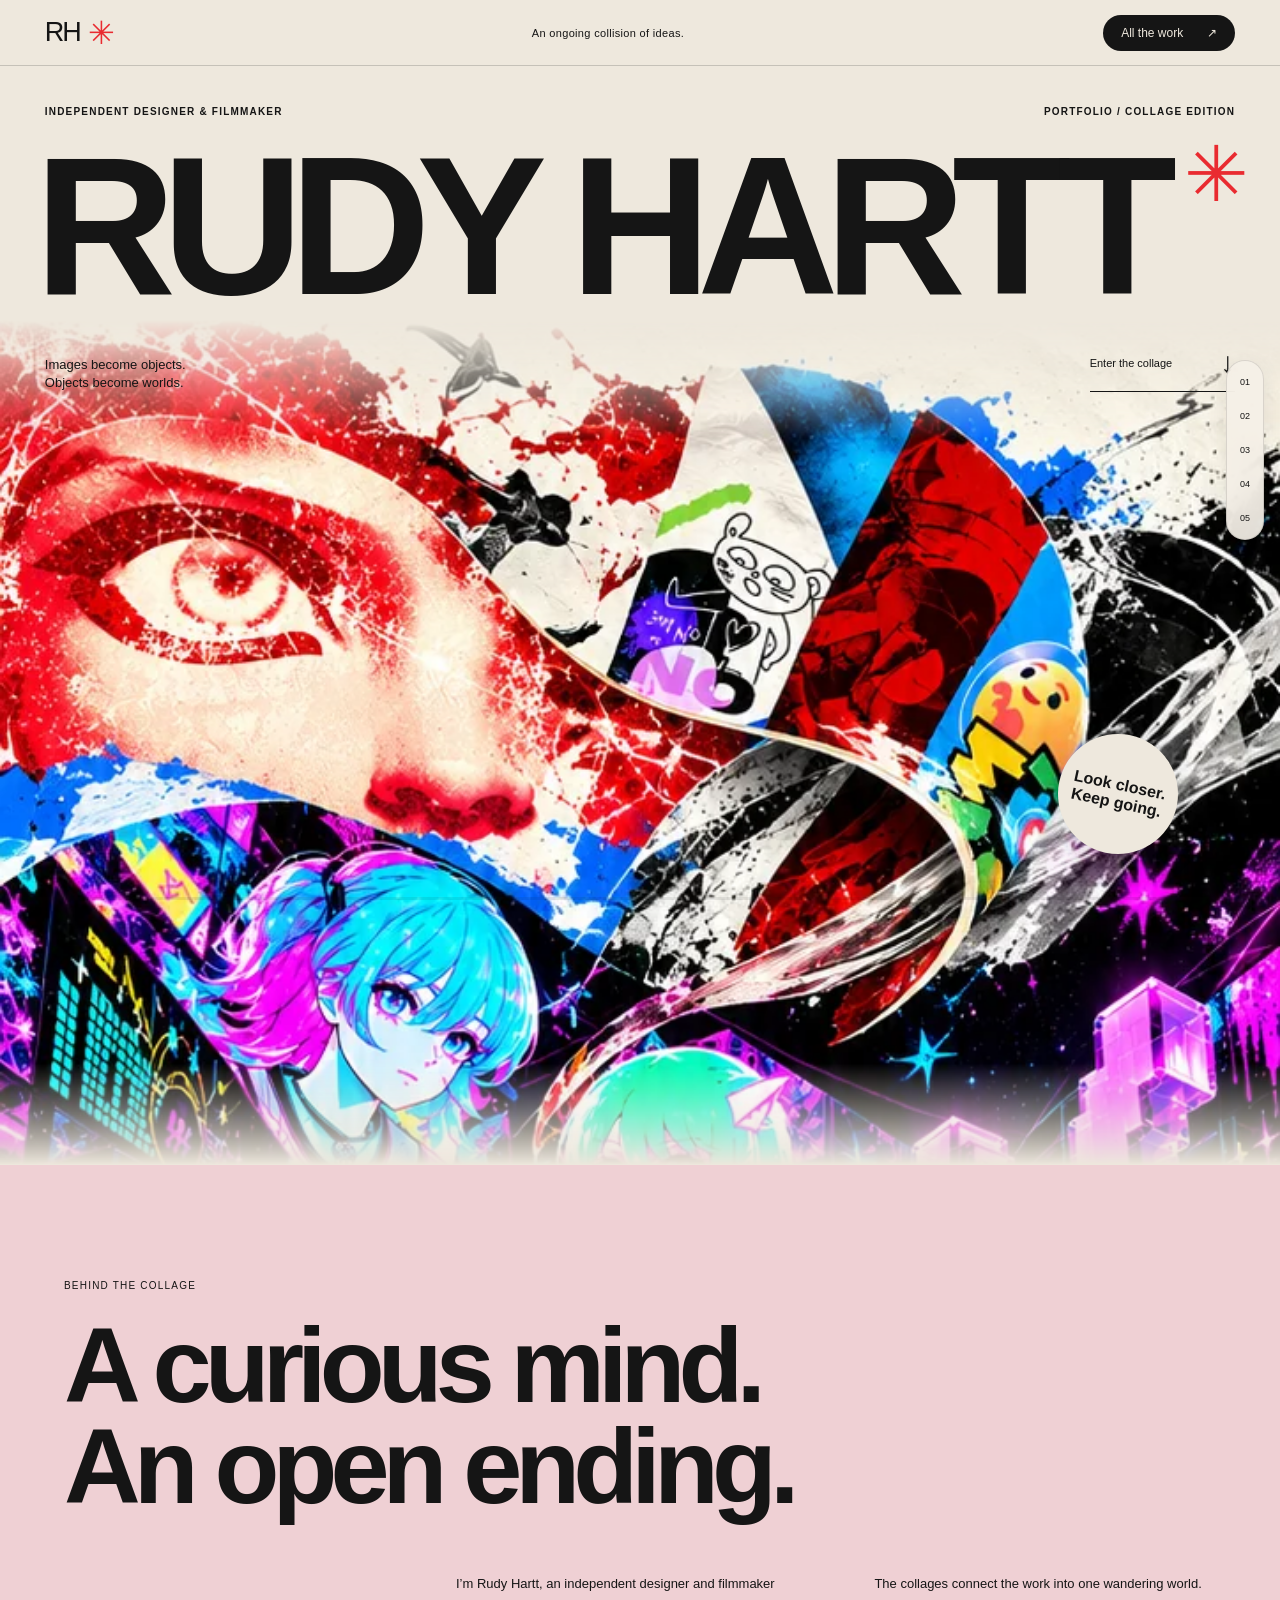
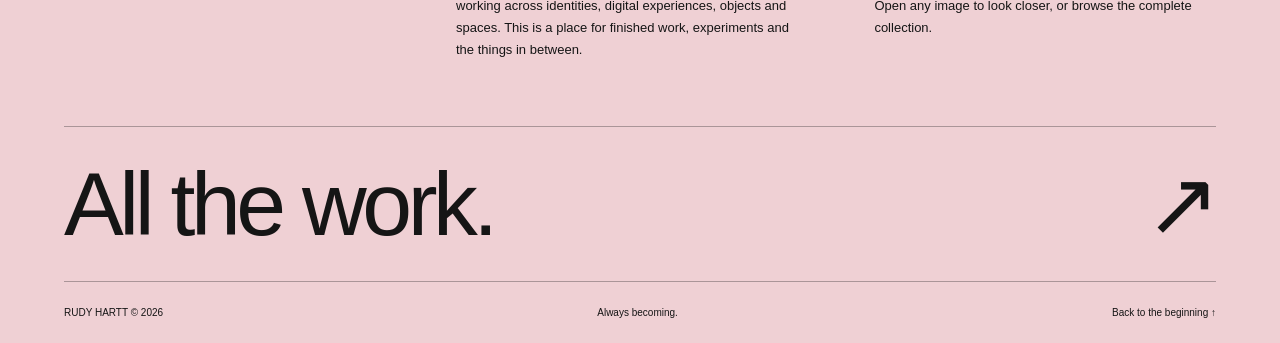
==== index.html @ 5f2f2580 "Reimagine portfolio as a continuous collage with all 167 works and four original interludes" ====
<!doctype html>
<html lang="en">
<head>
  <meta charset="utf-8">
  <meta name="viewport" content="width=device-width, initial-scale=1">
  <meta name="robots" content="noindex, nofollow">
  <meta name="theme-color" content="#eee8dd">
  <title>RUDY HARTT — A continuous collage</title>
  <meta name="description" content="A continuous journey through the graphic worlds, images, objects and imagined futures of Rudy Hartt.">
  <link rel="icon" href="favicon.svg" type="image/svg+xml">
  <link rel="preload" href="assets/display.woff" as="font" type="font/woff" crossorigin>
  <link rel="stylesheet" href="collage.css">
  <link rel="stylesheet" href="interludes.css">
  <link rel="stylesheet" href="gallery.css">
  <script defer src="projects.js"></script>
  <script defer src="pool-projects.js"></script>
  <script defer src="artist-projects.js"></script>
  <script defer src="love-project.js"></script>
  <script defer src="collage.js"></script>
  <script defer src="interludes.js"></script>
  <script defer src="gallery.js"></script>
</head>
<body>
  <a class="skip-link" href="#work">Skip to the work</a>
  <header class="topbar">
    <a class="wordmark" href="#top" aria-label="Rudy Hartt, back to the beginning">RH<span aria-hidden="true">✳</span></a>
    <span class="topbar-note">An ongoing collision of ideas.</span>
    <button class="index-button" type="button" data-open-index>All the work <span aria-hidden="true">↗</span></button>
  </header>
  <main id="top">
    <section class="opening" aria-labelledby="site-title">
      <div class="opening-copy"><div class="eyebrow"><span>Independent designer &amp; filmmaker</span><span>Portfolio / collage edition</span></div>
      <h1 id="site-title">RUDY HARTT<span class="title-star" aria-hidden="true">✳</span></h1>
      <div class="opening-bottom"><p>Images become objects.<br>Objects become worlds.</p><a href="#work">Enter the collage <span aria-hidden="true">↓</span></a></div></div>
      <div class="opening-art" aria-hidden="true"><img src="assets/continuous-world.webp" width="1024" height="3072" fetchpriority="high" alt=""></div>
      <span class="opening-stamp" aria-hidden="true">Look closer.<br>Keep going.</span>
    </section>
    <div id="work" class="collage-flow" aria-label="The complete collage"></div>
    <noscript><p class="noscript-note">This collage uses JavaScript to display its collection. You can also visit <a href="https://meet-love.com/" rel="nofollow">Rudy Hartt’s original portfolio</a>.</p></noscript>
    <section class="about" id="about" aria-labelledby="about-title">
      <div class="about-label">Behind the collage</div><h2 id="about-title">A curious mind.<br>An open ending.</h2>
      <div class="about-details"><p>I’m Rudy Hartt, an independent designer and filmmaker working across identities, digital experiences, objects and spaces. This is a place for finished work, experiments and the things in between.</p><p>The collages connect the work into one wandering world. Open any image to look closer, or browse the complete collection.</p></div>
      <button class="closing-index" data-open-index type="button">All the work. <span aria-hidden="true">↗</span></button>
      <div class="footer-line"><span>RUDY HARTT © <span id="year">2026</span></span><span>Always becoming.</span><a href="#top">Back to the beginning ↑</a></div>
    </section>
  </main>
  <nav class="world-nav" aria-label="Jump through the collage"><a href="#paper" aria-label="Paper and ink" data-world-link="paper"><span>01</span><b>Paper &amp; ink</b></a><a href="#electric" aria-label="Electric dreams" data-world-link="electric"><span>02</span><b>Electric dreams</b></a><a href="#dream" aria-label="Other possible worlds" data-world-link="dream"><span>03</span><b>Other worlds</b></a><a href="#sculpture" aria-label="Forms and feelings" data-world-link="sculpture"><span>04</span><b>Forms &amp; feelings</b></a><a href="#love" aria-label="LOVE" data-world-link="love"><span>05</span><b>LOVE</b></a></nav>
  <a class="reading-progress" href="#top" aria-label="Return to beginning"><span></span></a>
</body>
</html>
---- collage.css ----
@font-face{font-family:Hartt;src:url('assets/display.woff') format('woff');font-display:swap;font-weight:700 900}
:root{--ink:#151515;--paper:#eee8dd;--red:#e92b30;color-scheme:light;font-family:Arial,Helvetica,sans-serif;color:var(--ink);background:var(--paper);font-synthesis:none;scroll-behavior:smooth;scroll-padding-top:70px}
*{box-sizing:border-box}body{margin:0}button,a{-webkit-tap-highlight-color:transparent}button{font:inherit;color:inherit;cursor:pointer}a{color:inherit;text-decoration:none}button:focus-visible,a:focus-visible{outline:3px solid #f04640;outline-offset:6px}img{max-width:100%;display:block}h1,h2,p,figure{margin:0}.skip-link{position:fixed;top:8px;left:10px;z-index:1000;padding:15px;background:white;transform:translateY(-180%)}.skip-link:focus{transform:translateY(0)}
.topbar{height:66px;display:flex;align-items:center;justify-content:space-between;padding:0 3.5vw;position:absolute;top:0;left:0;width:100%;z-index:10;border-bottom:1px solid #15151530}.wordmark{font-family:Hartt,sans-serif;font-size:27px;letter-spacing:-2px;display:flex;align-items:center;gap:8px}.wordmark span{font-family:Arial;font-size:32px;color:var(--red)}.topbar-note{font-size:11px;letter-spacing:.03em}.index-button{background:var(--ink);color:var(--paper);border:0;border-radius:999px;font-size:12px;padding:11px 18px;display:flex;gap:24px;align-items:center}.index-button:hover{background:var(--red)}.eyebrow{text-transform:uppercase;font-size:10px;letter-spacing:.12em;font-weight:600}.opening{position:relative;min-height:900px;height:91vw;max-height:1450px;overflow:hidden;background:#eee8dd}.opening-copy{position:relative;z-index:2;padding:106px 3.5vw 0}.opening-copy>.eyebrow{display:flex;justify-content:space-between}.opening h1{font-family:Hartt,Arial,sans-serif;font-size:15.3vw;line-height:1.12;letter-spacing:-1.1vw;white-space:nowrap;position:relative;margin-left:-.8vw}.title-star{font-family:Arial;color:var(--red);font-size:6vw;position:absolute;right:0;top:1.5vw;line-height:1}.opening-bottom{display:flex;justify-content:space-between;align-items:flex-end;margin-top:6px;font-size:13px;line-height:1.4}.opening-bottom a{display:flex;align-items:center;gap:48px;font-size:11px;border-bottom:1px solid;padding-bottom:7px}.opening-bottom a span{font-size:30px}.opening-art{position:absolute;inset:320px 0 0;z-index:0;overflow:hidden;mask-image:linear-gradient(to bottom,transparent,#000 14%,#000 88%,transparent)}.opening-art img{width:100%;height:auto;transform:translateY(-1%)}.opening-stamp{position:absolute;z-index:2;top:63%;right:8%;width:120px;height:120px;border-radius:50%;display:flex;align-items:center;justify-content:center;text-align:center;background:var(--paper);font-size:16px;font-weight:700;line-height:1.1;transform:rotate(12deg);box-shadow:0 8px 40px #0002}
.collage-flow{position:relative;overflow:hidden}.world{position:relative;padding-bottom:5vw;isolation:isolate;--world-ink:#151515;color:var(--world-ink)}.world-paper{background:linear-gradient(#eee8dd 0%,#f0e8dc 80%,#a68ca9 95%,#100b22 100%)}.world-electric{--world-ink:#fff3f8;background:linear-gradient(#100b22,#211239 82%,#7c4b90 94%,#efd8e3)}.world-dream{background:linear-gradient(#efd8e3,#d6e9ee 35%,#e3c5d0 80%,#c5c2be)}.world-sculpture{background:linear-gradient(#c5c2be,#d4d3d0 50%,#a4a2a1 82%,#edcad1)}.world-love{background:linear-gradient(#edcad1,#efd0d4)}.world-intro{height:66vw;min-height:600px;max-height:1150px;position:relative;overflow:hidden;margin-bottom:-3vw}.world-panorama{width:100%;height:100%;object-fit:cover;mask-image:linear-gradient(to bottom,transparent 0%,#000 13%,#000 67%,transparent 98%);opacity:.9}.world-heading{position:absolute;left:5%;top:13%;width:76%;text-shadow:0 2px 25px #eee8dd50}.world-heading h2{font:700 clamp(62px,10vw,180px)/.89 Hartt,Arial,sans-serif;letter-spacing:-.07em;white-space:pre-line;margin:26px 0}.world-heading p{max-width:270px;font-size:13px;line-height:1.6;background:#eee8dde8;color:#151515;padding:12px 15px}.world-count{display:inline-block;margin-top:12px;font-size:9px;font-weight:700;text-transform:uppercase;letter-spacing:.1em;padding:6px 10px;background:#151515;color:#fff}.world-electric .world-heading{top:12%;text-shadow:0 2px 45px #000}.world-electric .world-heading h2{color:white}.world-dream .world-heading{top:15%}.world-dream .world-heading h2{color:#fff6ef;text-shadow:0 1px 25px #37495d40}.world-sculpture .world-heading{top:10%;color:#fff;text-shadow:0 1px 30px #0006}.world-love .world-panorama{object-position:50% 43%;opacity:.75}.world-love .world-heading{top:14%;color:#9e253d}.world-love .world-heading h2{font-size:20vw;letter-spacing:-.085em}.world-love .world-heading p{background:#f2d6ddeb}
.art-scene{height:75vw;min-height:700px;position:relative;max-width:2000px;margin:0 auto;isolation:isolate}.art-scene::before{content:'';position:absolute;left:15%;top:15%;width:70%;height:70%;border:1px solid currentColor;opacity:.12;border-radius:50%;transform:rotate(-30deg);pointer-events:none}.art-scene:nth-of-type(3n)::before{border-radius:0;width:120%;left:-20%;height:25%;transform:rotate(18deg);border-width:1px 0 0}.art-piece{position:absolute;left:var(--x);top:var(--y);width:var(--w);z-index:var(--z,2);transform:rotate(var(--r));transition:transform .3s ease,filter .3s ease;filter:drop-shadow(0 12px 15px #0003)}.art-piece a{display:block}.art-piece img{width:100%;height:auto;max-height:39vw;object-fit:contain;object-position:center;background:transparent}.art-piece.portrait{width:calc(var(--w)*.78)}.art-piece.portrait img{max-height:43vw}.art-piece.wide{width:calc(var(--w)*1.1)}.art-piece.wide img{max-height:32vw}.art-piece:hover,.art-piece:focus-within{z-index:20;transform:rotate(0deg) scale(1.035);filter:drop-shadow(0 18px 25px #0005)}.art-piece figcaption{display:flex;align-items:center;justify-content:space-between;gap:16px;font-size:10px;line-height:1.2;color:#151515;background:#f5efe7;padding:8px 11px;width:max-content;max-width:100%;box-shadow:0 1px 5px #0002;margin-left:8px;transform:translateY(-8px) rotate(calc(var(--r)*-0.4));position:relative}.art-piece figcaption span:first-child{font-weight:600}.art-piece figcaption span:last-child{font-size:9px;white-space:nowrap}.slot-0{--x:4%;--y:2%;--w:34%;--r:-5deg;--z:3}.slot-1{--x:41%;--y:0%;--w:29%;--r:5deg;--z:2}.slot-2{--x:70%;--y:28%;--w:26%;--r:-4deg;--z:5}.slot-3{--x:7%;--y:48%;--w:35%;--r:4deg;--z:4}.slot-4{--x:43%;--y:48%;--w:35%;--r:-5deg;--z:6}.arrangement-1 .slot-0{--x:9%;--w:28%;--r:6deg}.arrangement-1 .slot-1{--x:48%;--y:3%;--w:38%;--r:-4deg}.arrangement-1 .slot-2{--x:68%;--y:56%;--w:26%;--r:5deg}.arrangement-1 .slot-3{--x:2%;--y:46%;--w:33%;--r:-6deg}.arrangement-1 .slot-4{--x:33%;--y:45%;--w:31%;--r:3deg}.arrangement-2 .slot-0{--x:1%;--y:12%;--w:36%;--r:-3deg}.arrangement-2 .slot-1{--x:37%;--y:1%;--w:33%;--r:5deg}.arrangement-2 .slot-2{--x:72%;--y:10%;--w:25%;--r:7deg}.arrangement-2 .slot-3{--x:14%;--y:54%;--w:32%;--r:4deg}.arrangement-2 .slot-4{--x:53%;--y:49%;--w:37%;--r:-4deg}.pieces-1{height:52vw;min-height:440px}.pieces-1 .slot-0{--x:24%;--w:47%}.pieces-2,.pieces-3{height:60vw;min-height:550px}.pieces-2 .slot-0{--w:40%;--x:7%;--y:0%}.pieces-2 .slot-1{--w:40%;--x:52%;--y:18%}.pieces-3 .slot-2{--y:38%}.seam-fragment{position:absolute;top:-10%;left:13%;width:70%;height:100%;object-fit:contain;opacity:.7;pointer-events:none;transform:rotate(12deg);z-index:1}.world-electric .seam-fragment{width:120%;max-width:none;left:-10%;opacity:.9}.film-play{position:absolute;left:50%;top:45%;transform:translate(-50%,-50%);display:grid;place-items:center;width:70px;height:70px;border-radius:50%;border:1px solid white;background:#0009;color:white;font-size:20px;backdrop-filter:blur(8px)}.love-note{max-width:430px;margin:4vw auto 0;font-size:11px;line-height:1.6;text-align:center;padding:0 20px}.world-love .art-scene{height:100vw;min-height:1100px}.world-love .slot-0{--x:5%;--w:44%;--r:-3deg}.world-love .slot-1{--x:56%;--y:10%;--w:45%;--r:5deg}.world-love .slot-2{--x:43%;--y:53%;--w:46%;--r:-3deg}.world-love .slot-3{--x:2%;--y:48%;--w:44%;--r:4deg}.world-love .art-piece img{max-height:52vw}
.about{padding:9vw 5% 25px;background:#efd0d4;position:relative}.about-label{font-size:10px;text-transform:uppercase;letter-spacing:.12em;margin-bottom:25px}.about h2{font-family:Hartt,Arial,sans-serif;font-size:clamp(48px,8.3vw,150px);line-height:.95;letter-spacing:-.065em;max-width:1100px}.about-details{display:flex;gap:6vw;max-width:760px;margin:55px 0 65px auto}.about-details p{width:50%;font-size:13px;line-height:1.7}.closing-index{width:100%;border:0;border-top:1px solid #15151550;border-bottom:1px solid #15151550;background:none;text-align:left;padding:25px 0;font-family:Hartt,Arial,sans-serif;font-size:clamp(34px,7vw,90px);letter-spacing:-.05em;display:flex;justify-content:space-between;align-items:center}.closing-index:hover{color:#a2253c}.footer-line{display:flex;justify-content:space-between;gap:20px;font-size:10px;padding-top:25px}.world-nav{position:fixed;z-index:30;right:16px;top:50%;transform:translateY(-50%);display:flex;flex-direction:column;background:#f6f0e8eb;backdrop-filter:blur(14px);border:1px solid #15151520;padding:4px;border-radius:999px;box-shadow:0 3px 20px #0001}.world-nav a{position:relative;display:flex;align-items:center;justify-content:center;width:28px;height:34px;font-size:9px;border-radius:50%}.world-nav b{display:none;position:absolute;right:40px;background:#f6f0e8;padding:8px 12px;font-size:10px;font-weight:400;white-space:nowrap;border-radius:20px}.world-nav a:hover b,.world-nav a:focus-visible b{display:block}.world-nav a.active{background:#171717;color:white}.reading-progress{position:fixed;left:0;bottom:0;right:0;height:3px;background:#15151515;z-index:40}.reading-progress span{display:block;height:100%;background:var(--red);transform-origin:left;transform:scaleX(0)}.noscript-note{padding:50px}
@media(min-width:1800px){.opening-art{top:380px}.art-scene{height:1350px}.art-piece img{max-height:700px}.art-piece.portrait img{max-height:770px}}
@media(max-width:760px){:root{scroll-padding-top:20px}.topbar{height:60px;padding:0 5%}.topbar-note{display:none}.wordmark{font-size:24px}.index-button{padding:9px 14px;font-size:11px}.opening{height:190vw;min-height:780px;max-height:1000px}.opening-copy{padding:92px 5% 0}.opening-copy>.eyebrow{font-size:8px;letter-spacing:.07em;gap:20px}.opening-copy>.eyebrow span:last-child{max-width:100px;text-align:right}.opening h1{font-size:15.8vw;letter-spacing:-1.2vw;margin-top:15px}.title-star{display:none}.opening-bottom{font-size:11px;margin-top:18px;gap:30px}.opening-bottom a{font-size:10px;gap:12px;white-space:nowrap}.opening-art{top:260px}.opening-art img{width:170%;max-width:none;margin-left:-35%;transform:none}.opening-stamp{width:85px;height:85px;font-size:12px;right:7%;top:69%}.world-intro{height:160vw;min-height:620px;max-height:900px;margin-bottom:-10vw}.world-panorama{width:100%;height:100%;object-fit:cover;object-position:50%}.world-heading{left:6%;top:12%;width:90%}.world-heading h2{font-size:16vw;letter-spacing:-.07em;margin:24px 0}.world-heading p{max-width:225px;font-size:12px;line-height:1.5}.world-heading .eyebrow{font-size:9px}.world-count{font-size:8px}.world-dream .world-heading h2{font-size:15.5vw}.world-love .world-heading h2{font-size:34vw}.art-scene,.pieces-1,.pieces-2,.pieces-3{min-height:0;height:208vw;margin-bottom:13vw}.art-piece{left:var(--mx)!important;top:var(--my)!important;width:var(--mw)!important;transform:rotate(var(--r));filter:drop-shadow(0 8px 10px #0003)}.art-piece img,.art-piece.portrait img,.art-piece.wide img{max-height:83vw}.art-piece figcaption{font-size:8px;padding:6px 7px;gap:8px;margin-left:3px;max-width:100%;transform:translateY(-5px) rotate(calc(var(--r)*-.4))}.art-piece figcaption span:last-child{font-size:7px}.slot-0{--mx:2%;--my:0%;--mw:58%}.slot-1{--mx:43%;--my:15%;--mw:55%}.slot-2{--mx:3%;--my:40%;--mw:57%}.slot-3{--mx:45%;--my:58%;--mw:54%}.slot-4{--mx:7%;--my:74%;--mw:63%}.pieces-1{height:90vw}.pieces-1 .slot-0{--mx:15%;--mw:70%}.pieces-2{height:120vw}.pieces-2 .slot-1{--my:38%}.pieces-3{height:158vw}.pieces-3 .slot-2{--my:56%}.pieces-4{height:175vw}.pieces-4 .slot-3{--my:67%}.seam-fragment{width:120%;max-width:none;left:-10%;height:75%;opacity:.65}.world-love .art-scene{height:320vw;min-height:0;margin-bottom:0}.world-love .slot-0{--mx:3%;--mw:63%;--my:0%}.world-love .slot-1{--mx:39%;--mw:60%;--my:25%}.world-love .slot-2{--mx:1%;--mw:65%;--my:50%}.world-love .slot-3{--mx:38%;--mw:60%;--my:75%}.world-love .art-piece img{max-height:100vw}.love-note{margin-top:15vw;max-width:310px;font-size:10px}.world-nav{right:7px;padding:2px}.world-nav a{width:22px;height:30px;font-size:8px}.world-nav b{right:32px}.about{padding:80px 6% 26px}.about h2{font-size:12vw}.about-details{display:block;margin:35px 0}.about-details p{width:100%;font-size:13px;max-width:340px;margin-bottom:20px}.closing-index{padding:22px 0}.footer-line{font-size:8px;flex-wrap:wrap;line-height:1.6}.footer-line>span:nth-child(2){display:none}.film-play{height:46px;width:46px;font-size:15px}}
@media(prefers-reduced-motion:reduce){:root{scroll-behavior:auto}*,*::before,*::after{transition:none!important;animation:none!important}}
/* Interludes own the transitions, so neighbouring canvases meet at the same colour. */
.world{padding-bottom:0}.world-paper{background:linear-gradient(#eee8dd,#f0e8dc 48%,#eee8dd)}.world-electric{background:linear-gradient(#100b22,#211239 48%,#100b22)}.world-dream{background:linear-gradient(#efd8e3,#d6e9ee 38%,#efd8e3)}.world-sculpture{background:linear-gradient(#c5c2be,#d4d3d0 50%,#c5c2be)}.world-love{padding-bottom:5vw}
---- interludes.css ----
/* Four original compositions made from the existing artwork collection. */
[data-interlude] { position: relative; isolation: isolate; }
.interlude { position: relative; isolation: isolate; width: 100%; min-height: 650px; height: 76vw; overflow: hidden; color: #13131a; }
.interlude-scenery { position: absolute; inset: 0; z-index: -1; pointer-events: none; }
.interlude-orbit { position: absolute; display: block; border: 1px solid currentColor; width: 90%; height: 35%; left: 16%; top: 39%; border-radius: 50%; transform: rotate(-24deg); opacity: .38; }
.interlude-orbit-second { width: 110%; height: 45%; left: -22%; top: 28%; transform: rotate(28deg); opacity: .2; }
.interlude-copy { position: absolute; z-index: 8; left: 6%; top: 10%; width: 80%; pointer-events: none; }
.interlude-eyebrow { margin: 0 0 1.8rem; font-size: 11px; font-weight: 600; letter-spacing: .16em; text-transform: uppercase; }
.interlude-title { margin: 0; font-family: inherit; font-size: clamp(64px, 9.3vw, 160px); font-weight: 800; line-height: .88; letter-spacing: -.075em; }
.interlude-title span { display: block; }
.interlude-description { max-width: 26ch; margin: 1.6rem 0 0; font-size: clamp(14px, 1.2vw, 19px); line-height: 1.45; letter-spacing: -.02em; text-wrap: pretty; }
.interlude-art { position: absolute; display: block; margin: 0; color: #14121a; z-index: 3; outline-offset: 7px; text-decoration: none; -webkit-tap-highlight-color: transparent; transform: rotate(var(--turn, 0deg)); transition: transform .4s ease, filter .4s ease; }
.interlude-art img { width: 100%; height: auto; display: block; }
.interlude-art:hover { z-index: 9; transform: rotate(0deg) scale(1.035); }
.interlude-art:focus-visible { outline: 3px solid #fd574a; z-index: 10; transform: rotate(0deg) scale(1.035); }
.interlude-art-caption { position: absolute; left: 0; bottom: -1px; padding: 8px 12px; background: #f6f1e9; color: #17151c; max-width: 100%; font-size: 11px; line-height: 1.3; letter-spacing: .01em; opacity: 0; transition: opacity .2s ease; box-sizing: border-box; }
.interlude-art:hover .interlude-art-caption, .interlude-art:focus-visible .interlude-art-caption { opacity: 1; }
.interlude-hint { position: absolute; z-index: 8; left: 6%; bottom: 5%; max-width: 35ch; margin: 0; font-size: 11px; line-height: 1.5; opacity: .75; }

.interlude-accidents { background: linear-gradient(180deg,#eee8dd 0%,#eee8dd 62%,#9b879b 82%,#100b22 100%); }
.interlude-accidents .interlude-copy { top: 9%; }
.interlude-accidents .interlude-title { color: #e23025; }
.interlude-accidents .interlude-orbit { background: #1457db; border: 0; opacity: 1; width: 55%; height: 38%; left: 51%; top: 22%; transform: rotate(-29deg); }
.interlude-accidents .interlude-orbit-second { background: none; border: 1px solid #111; left: -20%; width: 90%; height: 35%; top: 48%; opacity: .5; }
.interlude-art-lines { left: -8%; top: 32%; width: 72%; opacity: .65; --turn: -12deg; }
.interlude-art-eye { left: 15%; top: 47%; width: 31%; --turn: -9deg; clip-path: polygon(3% 0,100% 5%,94% 100%,0 94%); }
.interlude-art-decks { left: 55%; top: 28%; width: 39%; --turn: 9deg; clip-path: polygon(7% 2%,100% 0,94% 97%,0 100%); box-shadow: 0 22px 44px #19132c35; }
.interlude-art-brush { left: 27%; top: 23%; width: 48%; z-index: 5; --turn: 19deg; filter: drop-shadow(0 15px 15px #3c002519); }
.interlude-accidents .interlude-hint { color: #fff7f2; }

.interlude-hours { color: #fcf7f1; background: linear-gradient(180deg,#100b22 0%,#100b22 68%,#8a6488 87%,#efd8e3 100%); }
.interlude-hours .interlude-copy { top: 12%; }
.interlude-hours .interlude-title { color: #e1fffd; text-shadow: 0 0 40px #59ebff25; }
.interlude-hours .interlude-orbit { border-color: #68e8fa; box-shadow: 0 0 18px #4ce9fa30, inset 0 0 18px #4ce9fa30; top: 25%; }
.interlude-hours .interlude-orbit-second { border-color: #fd62eb; width: 82%; height: 65%; left: 24%; top: 13%; }
.interlude-art-room { width: 61%; left: 33%; top: 17%; --turn: -7deg; opacity: .86; -webkit-mask-image: linear-gradient(90deg,transparent,#000 18%,#000 86%,transparent); mask-image: linear-gradient(90deg,transparent,#000 18%,#000 86%,transparent); }
.interlude-art-screens { width: 55%; left: 7%; top: 54%; --turn: -11deg; z-index: 5; filter: drop-shadow(0 30px 25px #07021980); }
.interlude-art-pixel { width: 26%; left: 67%; top: 48%; --turn: 12deg; box-shadow: 0 0 65px #eb3eff28; clip-path: polygon(5% 0,100% 5%,95% 100%,0 96%); }
.interlude-hours .interlude-description { max-width: 24ch; }
.interlude-hours .interlude-hint { color: #251936; }

.interlude-souvenirs { background: linear-gradient(180deg,#efd8e3 0%,#e7e9f1 40%,#ebd0c9 75%,#c5c2be 100%); }
.interlude-souvenirs .interlude-copy { top: 10%; }
.interlude-souvenirs .interlude-title { color: #704260; font-size: clamp(54px,8.4vw,145px); }
.interlude-souvenirs .interlude-description { max-width: 29ch; }
.interlude-souvenirs .interlude-orbit { width: 70%; height: 42%; background: #f2bba4; border: 0; opacity: .8; top: 47%; left: 38%; transform: rotate(-24deg); }
.interlude-souvenirs .interlude-orbit-second { width: 70%; height: 45%; background: none; border: 1px solid #ae87a6; top: 26%; left: -17%; opacity: .7; }
.interlude-art-rabbit { width: 31%; left: 10%; top: 48%; --turn: -8deg; border-radius: 49% 49% 7% 7%; overflow: hidden; }
.interlude-art-mug { width: 32%; left: 32%; top: 55%; --turn: 11deg; clip-path: polygon(4% 0,100% 4%,95% 100%,0 95%); }
.interlude-art-jersey { width: 44%; left: 51%; top: 23%; --turn: -14deg; z-index: 5; filter: drop-shadow(0 30px 20px #6a335030); }
.interlude-art-phone { width: 18%; left: 73%; top: 56%; --turn: 18deg; z-index: 6; filter: drop-shadow(0 22px 18px #6a335030); }

.interlude-thought { background: linear-gradient(180deg,#c5c2be 0%,#d7d4cf 52%,#e9d2d6 80%,#edcad1 100%); }
.interlude-thought .interlude-copy { top: 15%; }
.interlude-thought .interlude-title { color: #f5f1e9; text-shadow: 0 2px 25px #19191b24; font-size: clamp(56px,8.1vw,140px); }
.interlude-thought .interlude-description { color: #171718; max-width: 26ch; }
.interlude-thought .interlude-orbit { width: 83%; height: 61%; left: 28%; top: 20%; transform: rotate(-33deg); border-color: #f7f1ed; opacity: .7; }
.interlude-thought .interlude-orbit-second { width: 83%; height: 68%; left: -28%; top: 16%; transform: rotate(44deg); }
.interlude-art-relief { width: 31%; left: 63%; top: 10%; --turn: 6deg; opacity: .9; -webkit-mask-image: linear-gradient(180deg,transparent,#000 12%,#000 86%,transparent); mask-image: linear-gradient(180deg,transparent,#000 12%,#000 86%,transparent); }
.interlude-art-portrait { width: 42%; left: 27%; top: 42%; --turn: -9deg; -webkit-mask-image: radial-gradient(ellipse,#000 48%,transparent 74%); mask-image: radial-gradient(ellipse,#000 48%,transparent 74%); }
.interlude-art-particles { width: 63%; left: -5%; top: 35%; --turn: 20deg; opacity: .85; }

@media (max-width: 700px) {
  .interlude { height: 180vw; min-height: 690px; }
  .interlude-copy { width: 90%; left: 6%; top: 11%; }
  .interlude-eyebrow { font-size: 9px; margin-bottom: 1.3rem; }
  .interlude-title { font-size: 15vw; letter-spacing: -.07em; }
  .interlude-description { font-size: 13px; margin-top: 1.2rem; max-width: 25ch; }
  .interlude-hint { font-size: 10px; max-width: 29ch; bottom: 5%; }
  .interlude-art-caption { font-size: 9px; }
  .interlude-art-lines { width: 104%; left: -19%; top: 34%; }
  .interlude-art-eye { width: 48%; left: 0; top: 59%; }
  .interlude-art-decks { width: 60%; left: 41%; top: 40%; }
  .interlude-art-brush { width: 85%; left: 8%; top: 32%; }
  .interlude-accidents .interlude-orbit { top: 37%; width: 85%; height: 26%; left: 25%; }
  .interlude-hours .interlude-copy { top: 11%; }
  .interlude-art-room { width: 111%; left: 13%; top: 34%; }
  .interlude-art-screens { width: 85%; left: -4%; top: 63%; }
  .interlude-art-pixel { width: 40%; left: 57%; top: 54%; }
  .interlude-souvenirs .interlude-title { font-size: 12.5vw; }
  .interlude-souvenirs .interlude-copy { top: 10%; }
  .interlude-art-rabbit { width: 46%; left: 0; top: 55%; }
  .interlude-art-mug { width: 46%; left: 31%; top: 71%; }
  .interlude-art-jersey { width: 66%; left: 35%; top: 33%; }
  .interlude-art-phone { width: 27%; left: 71%; top: 66%; }
  .interlude-thought .interlude-copy { top: 13%; }
  .interlude-thought .interlude-title { font-size: 12.9vw; }
  .interlude-art-relief { width: 48%; left: 53%; top: 31%; }
  .interlude-art-portrait { width: 76%; left: 4%; top: 48%; }
  .interlude-art-particles { width: 110%; left: -39%; top: 36%; }
}
@media (prefers-reduced-motion: reduce) {
  .interlude-art, .interlude-art-caption { transition: none; }
}
---- gallery.css ----
html.gallery-is-open, body.gallery-is-open { overflow: hidden; overscroll-behavior: none; }
.gallery-modal, .gallery-lightbox { box-sizing: border-box; border: 0; color: #171916; padding: 0; }
.gallery-modal *, .gallery-lightbox * { box-sizing: border-box; }
.gallery-modal { width: min(1380px, calc(100% - 48px)); max-width: none; max-height: calc(100dvh - 48px); margin: auto; overflow: auto; overscroll-behavior: contain; background: #f7f2e5; box-shadow: 0 20px 100px #0005; scrollbar-gutter: stable; }
.gallery-modal::backdrop { background: #141513b8; backdrop-filter: blur(9px); }
.gallery-modal a { color: inherit; text-decoration: none; }
.gallery-modal button, .gallery-lightbox button { font: inherit; cursor: pointer; color: inherit; border: 0; background: none; }
.gallery-modal button:focus-visible, .gallery-modal a:focus-visible, .gallery-lightbox button:focus-visible { outline: 2px solid currentColor; outline-offset: 5px; }
.gallery-modal button:disabled, .gallery-lightbox button:disabled { cursor: default; opacity: .3; }
.gallery-toolbar { position: sticky; z-index: 3; top: 0; display: flex; align-items: center; justify-content: space-between; gap: 20px; padding: 16px 38px; min-height: 65px; background: #f7f2e5f5; border-bottom: 1px solid #17191625; backdrop-filter: blur(12px); }
.gallery-eyebrow { margin: 0; font: 500 10px/1.4 Arial, sans-serif; letter-spacing: .13em; text-transform: uppercase; }
.gallery-close { display: inline-flex; align-items: center; gap: 16px; min-height: 34px; padding: 0 1px; font: 500 11px/1 Arial, sans-serif !important; letter-spacing: .08em; text-transform: uppercase; }
.gallery-close span { font-size: 27px; font-weight: 300; line-height: 1; }
.gallery-close:hover { opacity: .6; }
.gallery-visually-hidden { position: absolute; width: 1px; height: 1px; padding: 0; overflow: hidden; clip: rect(0, 0, 0, 0); white-space: nowrap; border: 0; }
.index-intro { display: flex; align-items: end; justify-content: space-between; gap: 24px; margin: 0; padding: 45px 38px 34px; }
.index-intro h2 { margin: 0; font-family: var(--font-display, "Display", Arial, sans-serif); font-size: clamp(44px, 7vw, 100px); font-weight: 900; line-height: .92; letter-spacing: -.065em; }
.index-intro p { flex: 0 0 auto; margin: 0; font: 11px/1.6 Arial, sans-serif; text-align: right; }
.index-intro p span { display: block; }
.index-filters { display: flex; flex-wrap: wrap; gap: 8px; padding: 0 38px 35px; }
.index-filters button { padding: 9px 14px; border: 1px solid #17191650; border-radius: 100px; font: 11px/1.3 Arial, sans-serif; transition: color .15s, background .15s; }
.index-filters button[aria-pressed="true"], .index-filters button:hover { background: #171916; color: #f7f2e5; }
.index-grid { display: grid; grid-template-columns: repeat(3, minmax(0, 1fr)); gap: 38px 24px; padding: 0 38px 52px; }
.index-card { min-width: 0; }
.index-card[hidden] { display: none; }
.index-card a { display: block; }
.index-cover { position: relative; overflow: hidden; aspect-ratio: 1.12; background: #e7e2d6; }
.index-cover img { display: block; width: 100%; height: 100%; object-fit: cover; transition: transform .4s ease; }
.index-card a:hover .index-cover img { transform: scale(1.035); }
.index-cover-arrow { position: absolute; right: 14px; bottom: 14px; display: grid; place-items: center; width: 33px; height: 33px; border-radius: 50%; background: #f7f2e5; color: #171916; font: 22px/1 Arial, sans-serif; }
.index-card-heading { display: flex; justify-content: space-between; align-items: baseline; gap: 14px; margin-top: 15px; }
.index-card h3 { margin: 0; font: 600 21px/1.1 Arial, sans-serif; letter-spacing: -.045em; }
.index-card-heading > span { flex-shrink: 0; font: 10px/1 Arial, sans-serif; }
.index-card p { margin: 8px 0 0; font: 11px/1.45 Arial, sans-serif; color: #5a5b52; }
.gallery-project-heading { display: grid; grid-template-columns: 1.1fr 1fr; align-items: start; gap: 9%; padding: 48px 38px 42px; }
.gallery-project-heading h2 { margin: 15px 0 0; font-family: var(--font-display, "Display", Arial, sans-serif); font-size: clamp(36px, 5.4vw, 76px); font-weight: 900; line-height: .98; letter-spacing: -.055em; overflow-wrap: anywhere; }
.gallery-project-description { max-width: 530px; font: 14px/1.65 Arial, sans-serif; }
.gallery-project-description p { margin: 0; }
.gallery-project-description .gallery-project-note { margin-top: 16px; font-size: 11px; line-height: 1.6; color: #66685e; }
.gallery-media-grid { display: grid; grid-template-columns: repeat(2, minmax(0, 1fr)); align-items: start; gap: 30px 22px; padding: 0 38px 38px; }
.gallery-media-grid figure { min-width: 0; margin: 0; }
.gallery-media-grid .gallery-wide, .gallery-media-grid .gallery-video { grid-column: 1 / -1; }
.gallery-artwork-button { display: block; width: 100%; padding: 0; text-align: left; }
.gallery-artwork-button img { display: block; width: 100%; height: auto; background: #e8e4da; }
.gallery-artwork-button:hover img { filter: brightness(1.035); }
.gallery-media-grid figcaption { margin-top: 11px; font: 10px/1.5 Arial, sans-serif; color: #616358; }
.gallery-video video { display: block; width: 100%; max-height: 78dvh; background: #121311; }
.gallery-pagination { display: flex; justify-content: space-between; gap: 24px; padding: 25px 38px 30px; border-top: 1px solid #17191625; }
.gallery-pagination button { font: 11px/1.4 Arial, sans-serif; padding: 7px 0; text-align: left; }
.gallery-pagination button:last-child { text-align: right; }
.gallery-pagination button:hover { text-decoration: underline; text-underline-offset: 5px; }
.gallery-lightbox { position: fixed; inset: 0; width: 100vw; max-width: none; height: 100dvh; max-height: none; margin: 0; padding: 70px 78px 30px; background: #121311; color: #f7f2e5; overflow: hidden; }
.gallery-lightbox[open] { display: grid; place-items: center; }
.gallery-lightbox::backdrop { background: #121311f5; }
.gallery-lightbox figure { display: flex; flex-direction: column; align-items: center; justify-content: center; width: 100%; height: 100%; min-height: 0; margin: 0; }
.gallery-full-image { display: block; max-width: 100%; max-height: calc(100dvh - 160px); width: auto; height: auto; object-fit: contain; }
.gallery-image-caption { flex-shrink: 0; max-width: 900px; margin: 17px 0 0; text-align: center; font: 11px/1.5 Arial, sans-serif; color: #dfded7; }
.gallery-lightbox .gallery-lightbox-close { position: absolute; top: 19px; right: 30px; z-index: 2; }
.gallery-lightbox-prev, .gallery-lightbox-next { position: absolute; top: calc(50% - 24px); width: 48px; height: 48px; border: 1px solid #f7f2e54a !important; border-radius: 50%; font: 25px/1 Arial, sans-serif !important; }
.gallery-lightbox-prev { left: 16px; }
.gallery-lightbox-next { right: 16px; }
.gallery-lightbox-prev:hover, .gallery-lightbox-next:hover { background: #f7f2e51a; }
@media (max-width: 900px) {
  .index-grid { grid-template-columns: repeat(2, minmax(0, 1fr)); }
  .gallery-project-heading { gap: 6%; }
  .gallery-toolbar { padding-inline: 26px; }
  .index-intro, .gallery-project-heading { padding-inline: 26px; }
  .index-filters, .index-grid, .gallery-media-grid, .gallery-pagination { padding-inline: 26px; }
}
@media (max-width: 600px) {
  .gallery-modal { width: 100%; max-height: 100dvh; height: 100dvh; margin: 0; }
  .gallery-toolbar { min-height: 61px; padding: 13px 20px; }
  .gallery-eyebrow { font-size: 9px; }
  .index-intro { align-items: start; flex-direction: column; gap: 16px; padding: 34px 20px 25px; }
  .index-intro h2 { font-size: 53px; }
  .index-intro p { text-align: left; font-size: 10px; }
  .index-intro p span { display: inline; }
  .index-intro p span + span::before { content: " / "; }
  .index-filters { gap: 6px; padding: 0 20px 28px; }
  .index-filters button { padding: 8px 11px; font-size: 10px; }
  .index-grid { gap: 28px 14px; padding: 0 20px 35px; }
  .index-cover { aspect-ratio: .88; }
  .index-cover-arrow { right: 8px; bottom: 8px; width: 26px; height: 26px; font-size: 18px; }
  .index-card h3 { font-size: 17px; line-height: 1.08; }
  .index-card-heading > span { display: none; }
  .index-card p { font-size: 9px; }
  .gallery-project-heading { display: block; padding: 30px 20px; }
  .gallery-project-heading h2 { font-size: 46px; }
  .gallery-project-description { margin-top: 24px; font-size: 13px; }
  .gallery-media-grid { grid-template-columns: 1fr; gap: 25px; padding: 0 20px 30px; }
  .gallery-media-grid .gallery-wide, .gallery-media-grid .gallery-video { grid-column: auto; }
  .gallery-pagination { padding: 20px; gap: 15px; }
  .gallery-pagination button { font-size: 10px; }
  .gallery-lightbox { padding: 60px 13px 82px; }
  .gallery-full-image { max-height: calc(100dvh - 205px); }
  .gallery-image-caption { font-size: 10px; margin-top: 14px; }
  .gallery-lightbox .gallery-lightbox-close { top: 16px; right: 20px; }
  .gallery-lightbox-prev, .gallery-lightbox-next { top: auto; bottom: 21px; width: 39px; height: 39px; }
  .gallery-lightbox-prev { left: calc(50% - 47px); }
  .gallery-lightbox-next { right: calc(50% - 47px); }
}
@media (prefers-reduced-motion: reduce) {
  .index-cover img, .index-filters button { transition: none; }
}
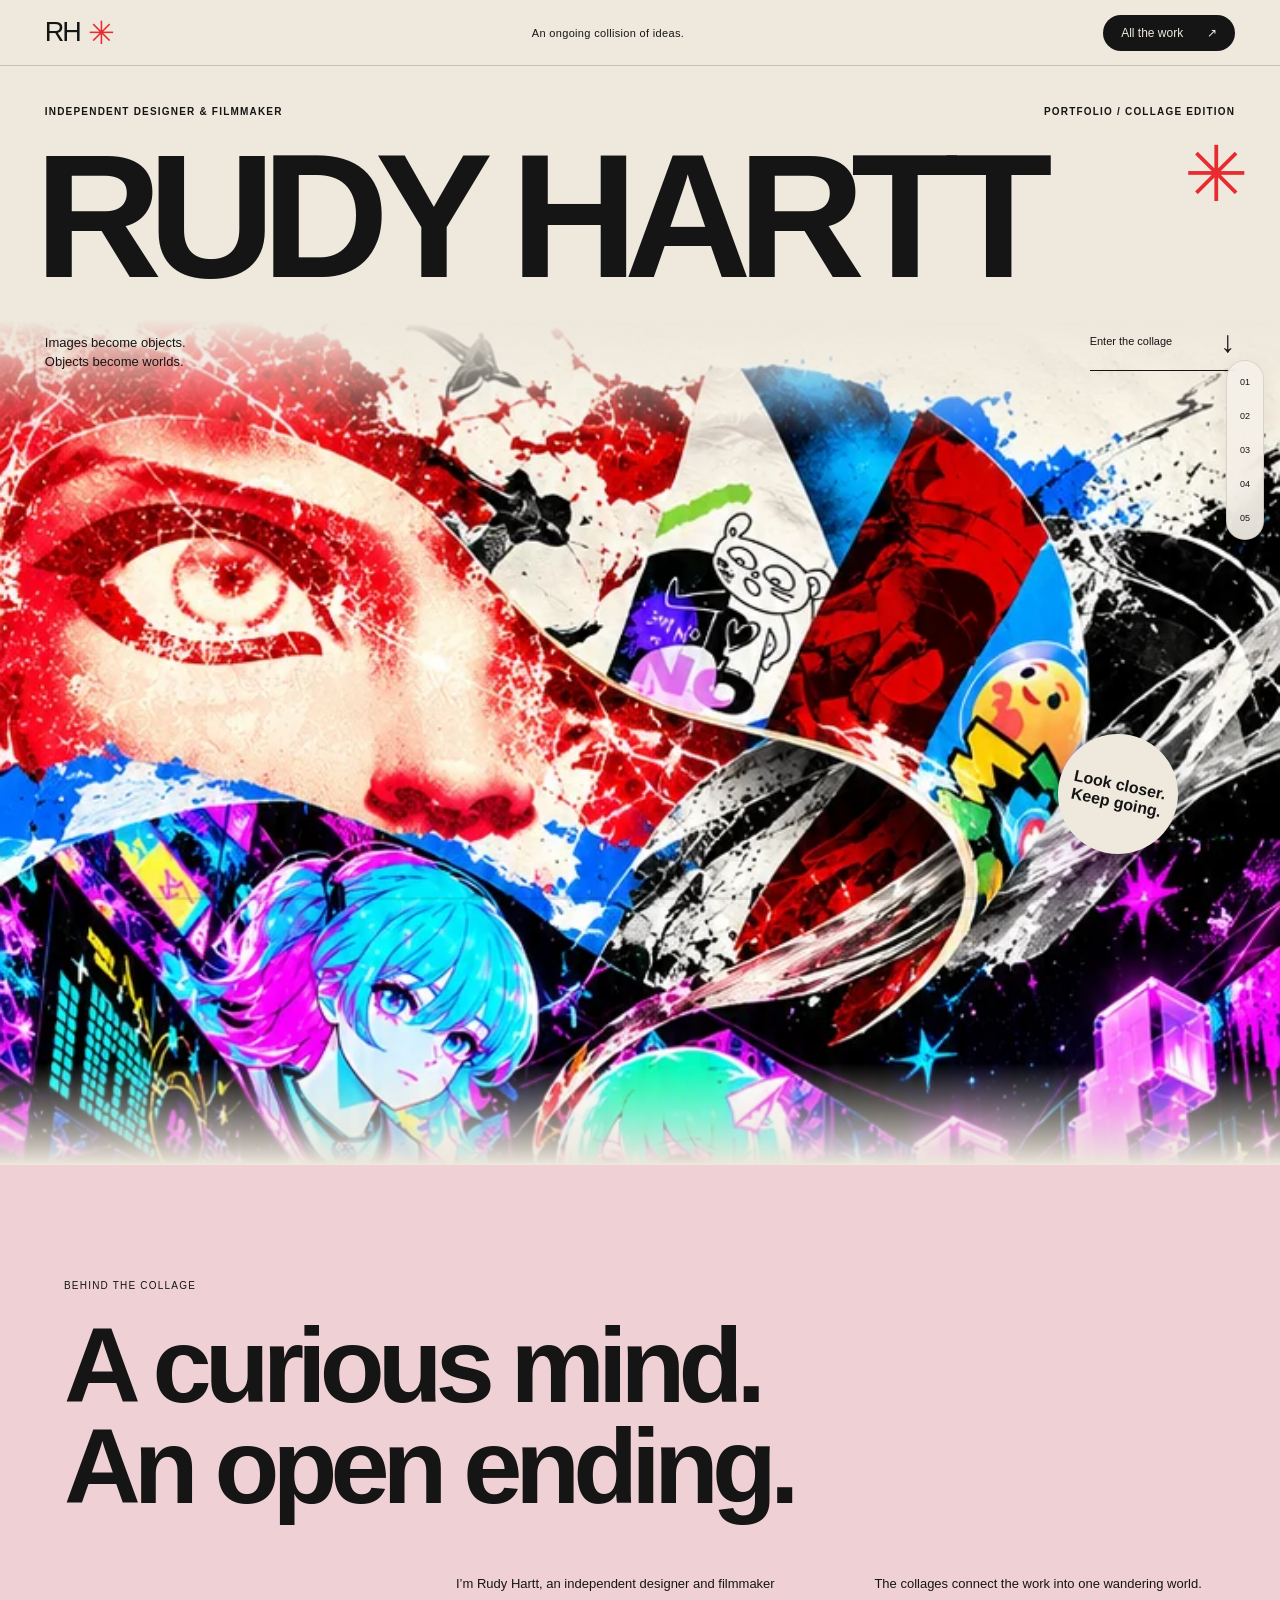
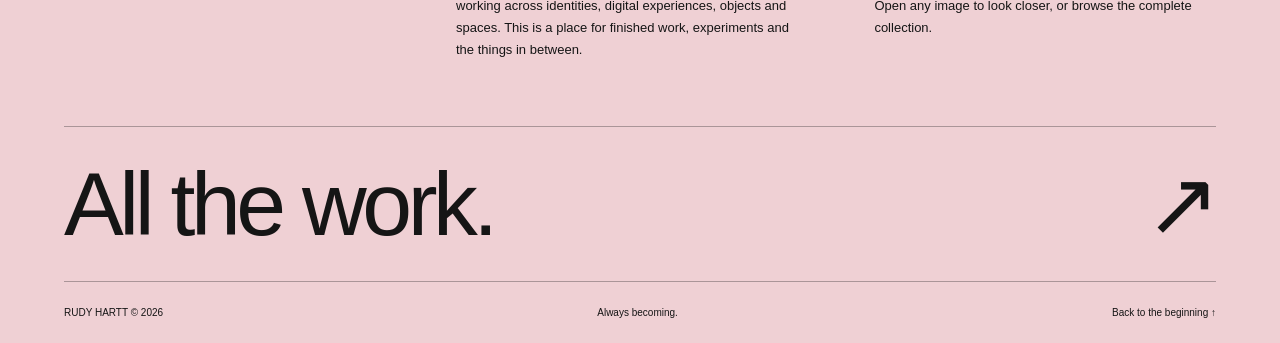
==== commit 365a9ede: "Version refreshed layout assets to prevent stale preview caching" ====
--- a/index.html
+++ b/index.html
@@ -9,14 +9,14 @@
   <meta name="description" content="A continuous journey through the graphic worlds, images, objects and imagined futures of Rudy Hartt.">
   <link rel="icon" href="favicon.svg" type="image/svg+xml">
   <link rel="preload" href="assets/display.woff" as="font" type="font/woff" crossorigin>
-  <link rel="stylesheet" href="collage.css">
+  <link rel="stylesheet" href="collage.css?v=171f27c">
   <link rel="stylesheet" href="interludes.css">
   <link rel="stylesheet" href="gallery.css">
   <script defer src="projects.js"></script>
   <script defer src="pool-projects.js"></script>
   <script defer src="artist-projects.js"></script>
   <script defer src="love-project.js"></script>
-  <script defer src="collage.js"></script>
+  <script defer src="collage.js?v=f80fa51"></script>
   <script defer src="interludes.js"></script>
   <script defer src="gallery.js"></script>
 </head>
--- a/collage.css
+++ b/collage.css
@@ -1,12 +1,12 @@
 @font-face{font-family:Hartt;src:url('assets/display.woff') format('woff');font-display:swap;font-weight:700 900}
 :root{--ink:#151515;--paper:#eee8dd;--red:#e92b30;color-scheme:light;font-family:Arial,Helvetica,sans-serif;color:var(--ink);background:var(--paper);font-synthesis:none;scroll-behavior:smooth;scroll-padding-top:70px}
 *{box-sizing:border-box}body{margin:0}button,a{-webkit-tap-highlight-color:transparent}button{font:inherit;color:inherit;cursor:pointer}a{color:inherit;text-decoration:none}button:focus-visible,a:focus-visible{outline:3px solid #f04640;outline-offset:6px}img{max-width:100%;display:block}h1,h2,p,figure{margin:0}.skip-link{position:fixed;top:8px;left:10px;z-index:1000;padding:15px;background:white;transform:translateY(-180%)}.skip-link:focus{transform:translateY(0)}
-.topbar{height:66px;display:flex;align-items:center;justify-content:space-between;padding:0 3.5vw;position:absolute;top:0;left:0;width:100%;z-index:10;border-bottom:1px solid #15151530}.wordmark{font-family:Hartt,sans-serif;font-size:27px;letter-spacing:-2px;display:flex;align-items:center;gap:8px}.wordmark span{font-family:Arial;font-size:32px;color:var(--red)}.topbar-note{font-size:11px;letter-spacing:.03em}.index-button{background:var(--ink);color:var(--paper);border:0;border-radius:999px;font-size:12px;padding:11px 18px;display:flex;gap:24px;align-items:center}.index-button:hover{background:var(--red)}.eyebrow{text-transform:uppercase;font-size:10px;letter-spacing:.12em;font-weight:600}.opening{position:relative;min-height:900px;height:91vw;max-height:1450px;overflow:hidden;background:#eee8dd}.opening-copy{position:relative;z-index:2;padding:106px 3.5vw 0}.opening-copy>.eyebrow{display:flex;justify-content:space-between}.opening h1{font-family:Hartt,Arial,sans-serif;font-size:15.3vw;line-height:1.12;letter-spacing:-1.1vw;white-space:nowrap;position:relative;margin-left:-.8vw}.title-star{font-family:Arial;color:var(--red);font-size:6vw;position:absolute;right:0;top:1.5vw;line-height:1}.opening-bottom{display:flex;justify-content:space-between;align-items:flex-end;margin-top:6px;font-size:13px;line-height:1.4}.opening-bottom a{display:flex;align-items:center;gap:48px;font-size:11px;border-bottom:1px solid;padding-bottom:7px}.opening-bottom a span{font-size:30px}.opening-art{position:absolute;inset:320px 0 0;z-index:0;overflow:hidden;mask-image:linear-gradient(to bottom,transparent,#000 14%,#000 88%,transparent)}.opening-art img{width:100%;height:auto;transform:translateY(-1%)}.opening-stamp{position:absolute;z-index:2;top:63%;right:8%;width:120px;height:120px;border-radius:50%;display:flex;align-items:center;justify-content:center;text-align:center;background:var(--paper);font-size:16px;font-weight:700;line-height:1.1;transform:rotate(12deg);box-shadow:0 8px 40px #0002}
+.topbar{height:66px;display:flex;align-items:center;justify-content:space-between;padding:0 3.5vw;position:absolute;top:0;left:0;width:100%;z-index:10;border-bottom:1px solid #15151530}.wordmark{font-family:Hartt,sans-serif;font-size:27px;letter-spacing:-2px;display:flex;align-items:center;gap:8px}.wordmark span{font-family:Arial;font-size:32px;color:var(--red)}.topbar-note{font-size:11px;letter-spacing:.03em}.index-button{background:var(--ink);color:var(--paper);border:0;border-radius:999px;font-size:12px;padding:11px 18px;display:flex;gap:24px;align-items:center}.index-button:hover{background:var(--red)}.eyebrow{text-transform:uppercase;font-size:10px;letter-spacing:.12em;font-weight:600}.opening{position:relative;min-height:900px;height:91vw;max-height:1450px;overflow:hidden;background:#eee8dd}.opening-copy{position:relative;z-index:2;padding:106px 3.5vw 0}.opening-copy>.eyebrow{display:flex;justify-content:space-between}.opening h1{font-family:Hartt,Arial,sans-serif;font-size:13.8vw;line-height:1.12;letter-spacing:-1.1vw;white-space:nowrap;position:relative;margin-left:-.8vw}.title-star{font-family:Arial;color:var(--red);font-size:6vw;position:absolute;right:0;top:1.5vw;line-height:1}.opening-bottom{display:flex;justify-content:space-between;align-items:flex-end;margin-top:6px;font-size:13px;line-height:1.4}.opening-bottom a{display:flex;align-items:center;gap:48px;font-size:11px;border-bottom:1px solid;padding-bottom:7px}.opening-bottom a span{font-size:30px}.opening-art{position:absolute;inset:320px 0 0;z-index:0;overflow:hidden;mask-image:linear-gradient(to bottom,transparent,#000 14%,#000 88%,transparent)}.opening-art img{width:100%;height:auto;transform:translateY(-1%)}.opening-stamp{position:absolute;z-index:2;top:63%;right:8%;width:120px;height:120px;border-radius:50%;display:flex;align-items:center;justify-content:center;text-align:center;background:var(--paper);font-size:16px;font-weight:700;line-height:1.1;transform:rotate(12deg);box-shadow:0 8px 40px #0002}
 .collage-flow{position:relative;overflow:hidden}.world{position:relative;padding-bottom:5vw;isolation:isolate;--world-ink:#151515;color:var(--world-ink)}.world-paper{background:linear-gradient(#eee8dd 0%,#f0e8dc 80%,#a68ca9 95%,#100b22 100%)}.world-electric{--world-ink:#fff3f8;background:linear-gradient(#100b22,#211239 82%,#7c4b90 94%,#efd8e3)}.world-dream{background:linear-gradient(#efd8e3,#d6e9ee 35%,#e3c5d0 80%,#c5c2be)}.world-sculpture{background:linear-gradient(#c5c2be,#d4d3d0 50%,#a4a2a1 82%,#edcad1)}.world-love{background:linear-gradient(#edcad1,#efd0d4)}.world-intro{height:66vw;min-height:600px;max-height:1150px;position:relative;overflow:hidden;margin-bottom:-3vw}.world-panorama{width:100%;height:100%;object-fit:cover;mask-image:linear-gradient(to bottom,transparent 0%,#000 13%,#000 67%,transparent 98%);opacity:.9}.world-heading{position:absolute;left:5%;top:13%;width:76%;text-shadow:0 2px 25px #eee8dd50}.world-heading h2{font:700 clamp(62px,10vw,180px)/.89 Hartt,Arial,sans-serif;letter-spacing:-.07em;white-space:pre-line;margin:26px 0}.world-heading p{max-width:270px;font-size:13px;line-height:1.6;background:#eee8dde8;color:#151515;padding:12px 15px}.world-count{display:inline-block;margin-top:12px;font-size:9px;font-weight:700;text-transform:uppercase;letter-spacing:.1em;padding:6px 10px;background:#151515;color:#fff}.world-electric .world-heading{top:12%;text-shadow:0 2px 45px #000}.world-electric .world-heading h2{color:white}.world-dream .world-heading{top:15%}.world-dream .world-heading h2{color:#fff6ef;text-shadow:0 1px 25px #37495d40}.world-sculpture .world-heading{top:10%;color:#fff;text-shadow:0 1px 30px #0006}.world-love .world-panorama{object-position:50% 43%;opacity:.75}.world-love .world-heading{top:14%;color:#9e253d}.world-love .world-heading h2{font-size:20vw;letter-spacing:-.085em}.world-love .world-heading p{background:#f2d6ddeb}
 .art-scene{height:75vw;min-height:700px;position:relative;max-width:2000px;margin:0 auto;isolation:isolate}.art-scene::before{content:'';position:absolute;left:15%;top:15%;width:70%;height:70%;border:1px solid currentColor;opacity:.12;border-radius:50%;transform:rotate(-30deg);pointer-events:none}.art-scene:nth-of-type(3n)::before{border-radius:0;width:120%;left:-20%;height:25%;transform:rotate(18deg);border-width:1px 0 0}.art-piece{position:absolute;left:var(--x);top:var(--y);width:var(--w);z-index:var(--z,2);transform:rotate(var(--r));transition:transform .3s ease,filter .3s ease;filter:drop-shadow(0 12px 15px #0003)}.art-piece a{display:block}.art-piece img{width:100%;height:auto;max-height:39vw;object-fit:contain;object-position:center;background:transparent}.art-piece.portrait{width:calc(var(--w)*.78)}.art-piece.portrait img{max-height:43vw}.art-piece.wide{width:calc(var(--w)*1.1)}.art-piece.wide img{max-height:32vw}.art-piece:hover,.art-piece:focus-within{z-index:20;transform:rotate(0deg) scale(1.035);filter:drop-shadow(0 18px 25px #0005)}.art-piece figcaption{display:flex;align-items:center;justify-content:space-between;gap:16px;font-size:10px;line-height:1.2;color:#151515;background:#f5efe7;padding:8px 11px;width:max-content;max-width:100%;box-shadow:0 1px 5px #0002;margin-left:8px;transform:translateY(-8px) rotate(calc(var(--r)*-0.4));position:relative}.art-piece figcaption span:first-child{font-weight:600}.art-piece figcaption span:last-child{font-size:9px;white-space:nowrap}.slot-0{--x:4%;--y:2%;--w:34%;--r:-5deg;--z:3}.slot-1{--x:41%;--y:0%;--w:29%;--r:5deg;--z:2}.slot-2{--x:70%;--y:28%;--w:26%;--r:-4deg;--z:5}.slot-3{--x:7%;--y:48%;--w:35%;--r:4deg;--z:4}.slot-4{--x:43%;--y:48%;--w:35%;--r:-5deg;--z:6}.arrangement-1 .slot-0{--x:9%;--w:28%;--r:6deg}.arrangement-1 .slot-1{--x:48%;--y:3%;--w:38%;--r:-4deg}.arrangement-1 .slot-2{--x:68%;--y:56%;--w:26%;--r:5deg}.arrangement-1 .slot-3{--x:2%;--y:46%;--w:33%;--r:-6deg}.arrangement-1 .slot-4{--x:33%;--y:45%;--w:31%;--r:3deg}.arrangement-2 .slot-0{--x:1%;--y:12%;--w:36%;--r:-3deg}.arrangement-2 .slot-1{--x:37%;--y:1%;--w:33%;--r:5deg}.arrangement-2 .slot-2{--x:72%;--y:10%;--w:25%;--r:7deg}.arrangement-2 .slot-3{--x:14%;--y:54%;--w:32%;--r:4deg}.arrangement-2 .slot-4{--x:53%;--y:49%;--w:37%;--r:-4deg}.pieces-1{height:52vw;min-height:440px}.pieces-1 .slot-0{--x:24%;--w:47%}.pieces-2,.pieces-3{height:60vw;min-height:550px}.pieces-2 .slot-0{--w:40%;--x:7%;--y:0%}.pieces-2 .slot-1{--w:40%;--x:52%;--y:18%}.pieces-3 .slot-2{--y:38%}.seam-fragment{position:absolute;top:-10%;left:13%;width:70%;height:100%;object-fit:contain;opacity:.7;pointer-events:none;transform:rotate(12deg);z-index:1}.world-electric .seam-fragment{width:120%;max-width:none;left:-10%;opacity:.9}.film-play{position:absolute;left:50%;top:45%;transform:translate(-50%,-50%);display:grid;place-items:center;width:70px;height:70px;border-radius:50%;border:1px solid white;background:#0009;color:white;font-size:20px;backdrop-filter:blur(8px)}.love-note{max-width:430px;margin:4vw auto 0;font-size:11px;line-height:1.6;text-align:center;padding:0 20px}.world-love .art-scene{height:100vw;min-height:1100px}.world-love .slot-0{--x:5%;--w:44%;--r:-3deg}.world-love .slot-1{--x:56%;--y:10%;--w:45%;--r:5deg}.world-love .slot-2{--x:43%;--y:53%;--w:46%;--r:-3deg}.world-love .slot-3{--x:2%;--y:48%;--w:44%;--r:4deg}.world-love .art-piece img{max-height:52vw}
-.about{padding:9vw 5% 25px;background:#efd0d4;position:relative}.about-label{font-size:10px;text-transform:uppercase;letter-spacing:.12em;margin-bottom:25px}.about h2{font-family:Hartt,Arial,sans-serif;font-size:clamp(48px,8.3vw,150px);line-height:.95;letter-spacing:-.065em;max-width:1100px}.about-details{display:flex;gap:6vw;max-width:760px;margin:55px 0 65px auto}.about-details p{width:50%;font-size:13px;line-height:1.7}.closing-index{width:100%;border:0;border-top:1px solid #15151550;border-bottom:1px solid #15151550;background:none;text-align:left;padding:25px 0;font-family:Hartt,Arial,sans-serif;font-size:clamp(34px,7vw,90px);letter-spacing:-.05em;display:flex;justify-content:space-between;align-items:center}.closing-index:hover{color:#a2253c}.footer-line{display:flex;justify-content:space-between;gap:20px;font-size:10px;padding-top:25px}.world-nav{position:fixed;z-index:30;right:16px;top:50%;transform:translateY(-50%);display:flex;flex-direction:column;background:#f6f0e8eb;backdrop-filter:blur(14px);border:1px solid #15151520;padding:4px;border-radius:999px;box-shadow:0 3px 20px #0001}.world-nav a{position:relative;display:flex;align-items:center;justify-content:center;width:28px;height:34px;font-size:9px;border-radius:50%}.world-nav b{display:none;position:absolute;right:40px;background:#f6f0e8;padding:8px 12px;font-size:10px;font-weight:400;white-space:nowrap;border-radius:20px}.world-nav a:hover b,.world-nav a:focus-visible b{display:block}.world-nav a.active{background:#171717;color:white}.reading-progress{position:fixed;left:0;bottom:0;right:0;height:3px;background:#15151515;z-index:40}.reading-progress span{display:block;height:100%;background:var(--red);transform-origin:left;transform:scaleX(0)}.noscript-note{padding:50px}
+.about{padding:9vw 5% 25px;background:#efd0d4;position:relative}.about-label{font-size:10px;text-transform:uppercase;letter-spacing:.12em;margin-bottom:25px}.about h2{font-family:Hartt,Arial,sans-serif;font-size:clamp(48px,8.3vw,150px);line-height:.95;letter-spacing:-.065em;max-width:1100px}.about-details{display:flex;gap:6vw;max-width:760px;margin:55px 0 65px auto}.about-details p{width:50%;font-size:13px;line-height:1.7}.closing-index{width:100%;border:0;border-top:1px solid #15151550;border-bottom:1px solid #15151550;background:none;text-align:left;padding:25px 0;font-family:Hartt,Arial,sans-serif;font-size:clamp(34px,7vw,90px);letter-spacing:-.05em;display:flex;justify-content:space-between;align-items:center}.closing-index:hover{color:#a2253c}.footer-line{display:flex;justify-content:space-between;gap:20px;font-size:10px;padding-top:25px}.world-nav{position:fixed;z-index:30;right:16px;top:50%;transform:translateY(-50%);display:flex;flex-direction:column;background:#f6f0e8eb;backdrop-filter:blur(14px);border:1px solid #15151520;padding:4px;border-radius:999px;box-shadow:0 3px 20px #0001}.world-nav a{position:relative;display:flex;align-items:center;justify-content:center;width:28px;height:34px;font-size:9px;border-radius:50%}.world-nav b{color:#151515;display:none;position:absolute;right:40px;background:#f6f0e8;padding:8px 12px;font-size:10px;font-weight:400;white-space:nowrap;border-radius:20px}.world-nav a:hover b,.world-nav a:focus-visible b{display:block}.world-nav a.active{background:#171717;color:white}.reading-progress{position:fixed;left:0;bottom:0;right:0;height:3px;background:#15151515;z-index:40}.reading-progress span{display:block;height:100%;background:var(--red);transform-origin:left;transform:scaleX(0)}.noscript-note{padding:50px}
 @media(min-width:1800px){.opening-art{top:380px}.art-scene{height:1350px}.art-piece img{max-height:700px}.art-piece.portrait img{max-height:770px}}
-@media(max-width:760px){:root{scroll-padding-top:20px}.topbar{height:60px;padding:0 5%}.topbar-note{display:none}.wordmark{font-size:24px}.index-button{padding:9px 14px;font-size:11px}.opening{height:190vw;min-height:780px;max-height:1000px}.opening-copy{padding:92px 5% 0}.opening-copy>.eyebrow{font-size:8px;letter-spacing:.07em;gap:20px}.opening-copy>.eyebrow span:last-child{max-width:100px;text-align:right}.opening h1{font-size:15.8vw;letter-spacing:-1.2vw;margin-top:15px}.title-star{display:none}.opening-bottom{font-size:11px;margin-top:18px;gap:30px}.opening-bottom a{font-size:10px;gap:12px;white-space:nowrap}.opening-art{top:260px}.opening-art img{width:170%;max-width:none;margin-left:-35%;transform:none}.opening-stamp{width:85px;height:85px;font-size:12px;right:7%;top:69%}.world-intro{height:160vw;min-height:620px;max-height:900px;margin-bottom:-10vw}.world-panorama{width:100%;height:100%;object-fit:cover;object-position:50%}.world-heading{left:6%;top:12%;width:90%}.world-heading h2{font-size:16vw;letter-spacing:-.07em;margin:24px 0}.world-heading p{max-width:225px;font-size:12px;line-height:1.5}.world-heading .eyebrow{font-size:9px}.world-count{font-size:8px}.world-dream .world-heading h2{font-size:15.5vw}.world-love .world-heading h2{font-size:34vw}.art-scene,.pieces-1,.pieces-2,.pieces-3{min-height:0;height:208vw;margin-bottom:13vw}.art-piece{left:var(--mx)!important;top:var(--my)!important;width:var(--mw)!important;transform:rotate(var(--r));filter:drop-shadow(0 8px 10px #0003)}.art-piece img,.art-piece.portrait img,.art-piece.wide img{max-height:83vw}.art-piece figcaption{font-size:8px;padding:6px 7px;gap:8px;margin-left:3px;max-width:100%;transform:translateY(-5px) rotate(calc(var(--r)*-.4))}.art-piece figcaption span:last-child{font-size:7px}.slot-0{--mx:2%;--my:0%;--mw:58%}.slot-1{--mx:43%;--my:15%;--mw:55%}.slot-2{--mx:3%;--my:40%;--mw:57%}.slot-3{--mx:45%;--my:58%;--mw:54%}.slot-4{--mx:7%;--my:74%;--mw:63%}.pieces-1{height:90vw}.pieces-1 .slot-0{--mx:15%;--mw:70%}.pieces-2{height:120vw}.pieces-2 .slot-1{--my:38%}.pieces-3{height:158vw}.pieces-3 .slot-2{--my:56%}.pieces-4{height:175vw}.pieces-4 .slot-3{--my:67%}.seam-fragment{width:120%;max-width:none;left:-10%;height:75%;opacity:.65}.world-love .art-scene{height:320vw;min-height:0;margin-bottom:0}.world-love .slot-0{--mx:3%;--mw:63%;--my:0%}.world-love .slot-1{--mx:39%;--mw:60%;--my:25%}.world-love .slot-2{--mx:1%;--mw:65%;--my:50%}.world-love .slot-3{--mx:38%;--mw:60%;--my:75%}.world-love .art-piece img{max-height:100vw}.love-note{margin-top:15vw;max-width:310px;font-size:10px}.world-nav{right:7px;padding:2px}.world-nav a{width:22px;height:30px;font-size:8px}.world-nav b{right:32px}.about{padding:80px 6% 26px}.about h2{font-size:12vw}.about-details{display:block;margin:35px 0}.about-details p{width:100%;font-size:13px;max-width:340px;margin-bottom:20px}.closing-index{padding:22px 0}.footer-line{font-size:8px;flex-wrap:wrap;line-height:1.6}.footer-line>span:nth-child(2){display:none}.film-play{height:46px;width:46px;font-size:15px}}
+@media(max-width:760px){:root{scroll-padding-top:20px}.topbar{height:60px;padding:0 5%}.topbar-note{display:none}.wordmark{font-size:24px}.index-button{padding:9px 14px;font-size:11px}.opening{height:190vw;min-height:780px;max-height:1000px}.opening-copy{padding:92px 5% 0}.opening-copy>.eyebrow{font-size:8px;letter-spacing:.07em;gap:20px}.opening-copy>.eyebrow span:last-child{max-width:100px;text-align:right}.opening h1{font-size:14vw;letter-spacing:-1.2vw;margin-top:15px}.title-star{display:none}.opening-bottom{font-size:11px;margin-top:18px;gap:30px}.opening-bottom a{font-size:10px;gap:12px;white-space:nowrap}.opening-art{top:260px}.opening-art img{width:170%;max-width:none;margin-left:-35%;transform:none}.opening-stamp{width:85px;height:85px;font-size:12px;right:7%;top:69%}.world-intro{height:160vw;min-height:620px;max-height:900px;margin-bottom:-10vw}.world-panorama{width:100%;height:100%;object-fit:cover;object-position:50%}.world-heading{left:6%;top:12%;width:90%}.world-heading h2{font-size:16vw;letter-spacing:-.07em;margin:24px 0}.world-heading p{max-width:225px;font-size:12px;line-height:1.5}.world-heading .eyebrow{font-size:9px}.world-count{font-size:8px}.world-dream .world-heading h2{font-size:15.5vw}.world-love .world-heading h2{font-size:29vw}.art-scene,.pieces-1,.pieces-2,.pieces-3{min-height:0;height:208vw;margin-bottom:13vw}.art-piece{left:var(--mx)!important;top:var(--my)!important;width:var(--mw)!important;transform:rotate(var(--r));filter:drop-shadow(0 8px 10px #0003)}.art-piece img,.art-piece.portrait img,.art-piece.wide img{max-height:83vw}.art-piece figcaption{font-size:8px;padding:6px 7px;gap:8px;margin-left:3px;max-width:100%;transform:translateY(-5px) rotate(calc(var(--r)*-.4))}.art-piece figcaption span:last-child{font-size:7px}.slot-0{--mx:2%;--my:0%;--mw:58%}.slot-1{--mx:43%;--my:15%;--mw:55%}.slot-2{--mx:3%;--my:40%;--mw:57%}.slot-3{--mx:45%;--my:58%;--mw:54%}.slot-4{--mx:7%;--my:74%;--mw:63%}.pieces-1{height:90vw}.pieces-1 .slot-0{--mx:15%;--mw:70%}.pieces-2{height:120vw}.pieces-2 .slot-1{--my:38%}.pieces-3{height:158vw}.pieces-3 .slot-2{--my:56%}.pieces-4{height:175vw}.pieces-4 .slot-3{--my:67%}.seam-fragment{width:120%;max-width:none;left:-10%;height:75%;opacity:.65}.world-love .art-scene{height:320vw;min-height:0;margin-bottom:0}.world-love .slot-0{--mx:3%;--mw:63%;--my:0%}.world-love .slot-1{--mx:39%;--mw:60%;--my:25%}.world-love .slot-2{--mx:1%;--mw:65%;--my:50%}.world-love .slot-3{--mx:38%;--mw:60%;--my:75%}.world-love .art-piece img{max-height:100vw}.love-note{margin-top:15vw;max-width:310px;font-size:10px}.world-nav{right:7px;padding:2px}.world-nav a{width:22px;height:30px;font-size:8px}.world-nav b{right:32px}.about{padding:80px 6% 26px}.about h2{font-size:12vw}.about-details{display:block;margin:35px 0}.about-details p{width:100%;font-size:13px;max-width:340px;margin-bottom:20px}.closing-index{padding:22px 0}.footer-line{font-size:8px;flex-wrap:wrap;line-height:1.6}.footer-line>span:nth-child(2){display:none}.film-play{height:46px;width:46px;font-size:15px}}
 @media(prefers-reduced-motion:reduce){:root{scroll-behavior:auto}*,*::before,*::after{transition:none!important;animation:none!important}}
 /* Interludes own the transitions, so neighbouring canvases meet at the same colour. */
 .world{padding-bottom:0}.world-paper{background:linear-gradient(#eee8dd,#f0e8dc 48%,#eee8dd)}.world-electric{background:linear-gradient(#100b22,#211239 48%,#100b22)}.world-dream{background:linear-gradient(#efd8e3,#d6e9ee 38%,#efd8e3)}.world-sculpture{background:linear-gradient(#c5c2be,#d4d3d0 50%,#c5c2be)}.world-love{padding-bottom:5vw}
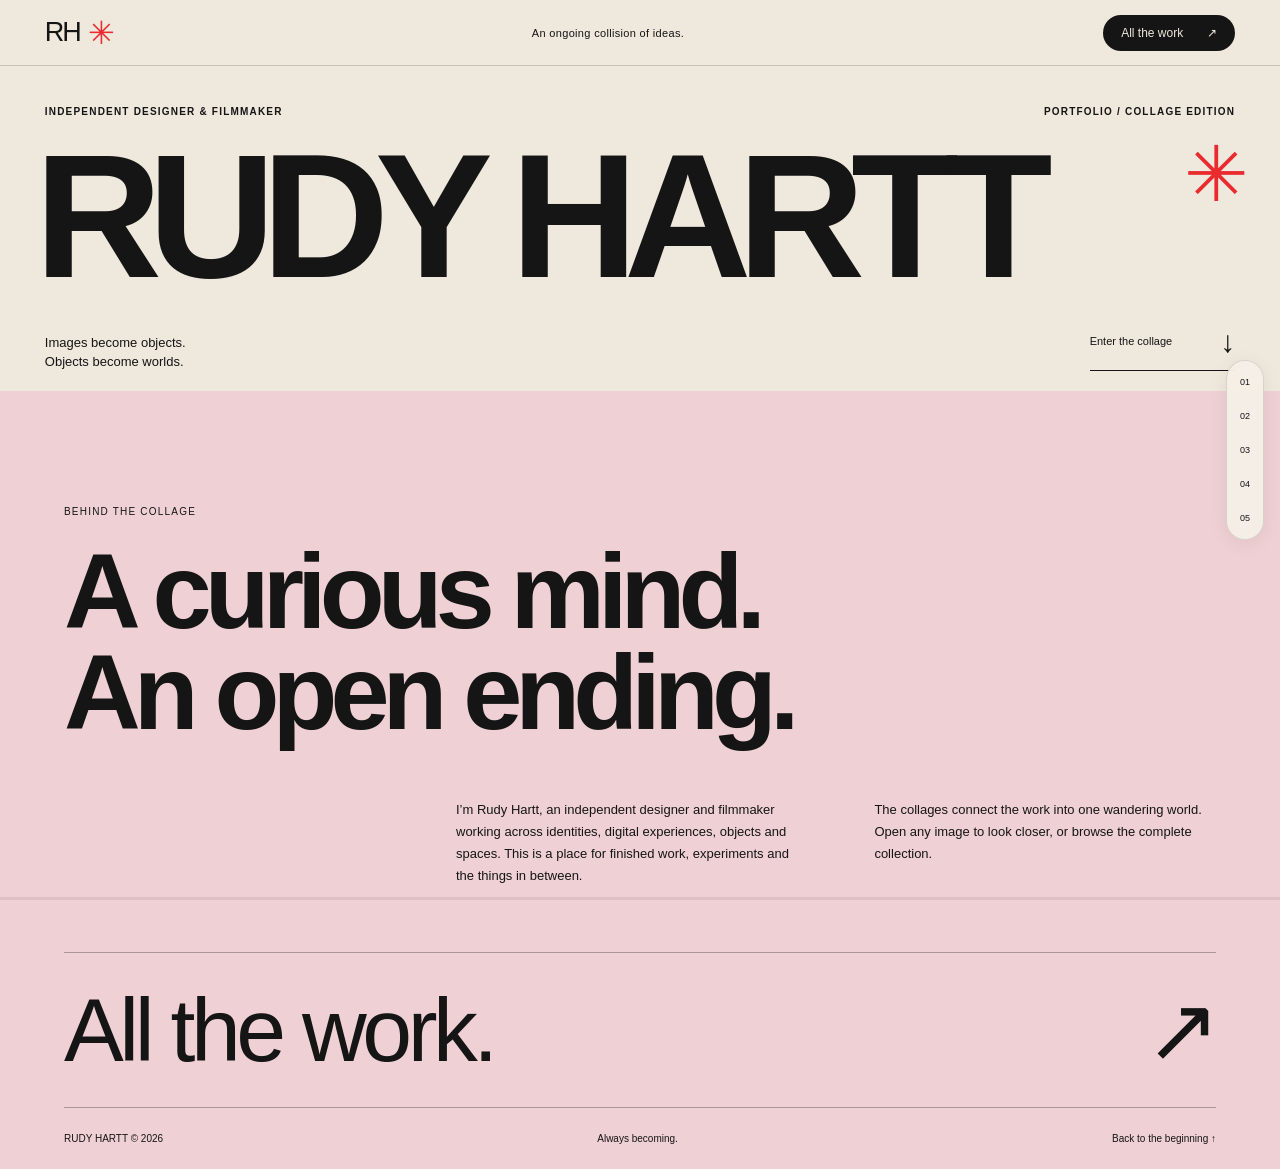
==== commit fd3ca67e: "Start the collage with Paper & ink and remove the duplicate opening artwork" ====
--- a/index.html
+++ b/index.html
@@ -9,14 +9,15 @@
   <meta name="description" content="A continuous journey through the graphic worlds, images, objects and imagined futures of Rudy Hartt.">
   <link rel="icon" href="favicon.svg" type="image/svg+xml">
   <link rel="preload" href="assets/display.woff" as="font" type="font/woff" crossorigin>
-  <link rel="stylesheet" href="collage.css?v=171f27c">
+  <link rel="preload" href="assets/world-paper.webp" as="image" fetchpriority="high">
+  <link rel="stylesheet" href="collage.css?v=paper-20261028">
   <link rel="stylesheet" href="interludes.css">
   <link rel="stylesheet" href="gallery.css">
   <script defer src="projects.js"></script>
   <script defer src="pool-projects.js"></script>
   <script defer src="artist-projects.js"></script>
   <script defer src="love-project.js"></script>
-  <script defer src="collage.js?v=f80fa51"></script>
+  <script defer src="collage.js?v=paper-20261028"></script>
   <script defer src="interludes.js"></script>
   <script defer src="gallery.js"></script>
 </head>
@@ -32,8 +33,6 @@
       <div class="opening-copy"><div class="eyebrow"><span>Independent designer &amp; filmmaker</span><span>Portfolio / collage edition</span></div>
       <h1 id="site-title">RUDY HARTT<span class="title-star" aria-hidden="true">✳</span></h1>
       <div class="opening-bottom"><p>Images become objects.<br>Objects become worlds.</p><a href="#work">Enter the collage <span aria-hidden="true">↓</span></a></div></div>
-      <div class="opening-art" aria-hidden="true"><img src="assets/continuous-world.webp" width="1024" height="3072" fetchpriority="high" alt=""></div>
-      <span class="opening-stamp" aria-hidden="true">Look closer.<br>Keep going.</span>
     </section>
     <div id="work" class="collage-flow" aria-label="The complete collage"></div>
     <noscript><p class="noscript-note">This collage uses JavaScript to display its collection. You can also visit <a href="https://meet-love.com/" rel="nofollow">Rudy Hartt’s original portfolio</a>.</p></noscript>
--- a/collage.css
+++ b/collage.css
@@ -1,12 +1,12 @@
 @font-face{font-family:Hartt;src:url('assets/display.woff') format('woff');font-display:swap;font-weight:700 900}
 :root{--ink:#151515;--paper:#eee8dd;--red:#e92b30;color-scheme:light;font-family:Arial,Helvetica,sans-serif;color:var(--ink);background:var(--paper);font-synthesis:none;scroll-behavior:smooth;scroll-padding-top:70px}
 *{box-sizing:border-box}body{margin:0}button,a{-webkit-tap-highlight-color:transparent}button{font:inherit;color:inherit;cursor:pointer}a{color:inherit;text-decoration:none}button:focus-visible,a:focus-visible{outline:3px solid #f04640;outline-offset:6px}img{max-width:100%;display:block}h1,h2,p,figure{margin:0}.skip-link{position:fixed;top:8px;left:10px;z-index:1000;padding:15px;background:white;transform:translateY(-180%)}.skip-link:focus{transform:translateY(0)}
-.topbar{height:66px;display:flex;align-items:center;justify-content:space-between;padding:0 3.5vw;position:absolute;top:0;left:0;width:100%;z-index:10;border-bottom:1px solid #15151530}.wordmark{font-family:Hartt,sans-serif;font-size:27px;letter-spacing:-2px;display:flex;align-items:center;gap:8px}.wordmark span{font-family:Arial;font-size:32px;color:var(--red)}.topbar-note{font-size:11px;letter-spacing:.03em}.index-button{background:var(--ink);color:var(--paper);border:0;border-radius:999px;font-size:12px;padding:11px 18px;display:flex;gap:24px;align-items:center}.index-button:hover{background:var(--red)}.eyebrow{text-transform:uppercase;font-size:10px;letter-spacing:.12em;font-weight:600}.opening{position:relative;min-height:900px;height:91vw;max-height:1450px;overflow:hidden;background:#eee8dd}.opening-copy{position:relative;z-index:2;padding:106px 3.5vw 0}.opening-copy>.eyebrow{display:flex;justify-content:space-between}.opening h1{font-family:Hartt,Arial,sans-serif;font-size:13.8vw;line-height:1.12;letter-spacing:-1.1vw;white-space:nowrap;position:relative;margin-left:-.8vw}.title-star{font-family:Arial;color:var(--red);font-size:6vw;position:absolute;right:0;top:1.5vw;line-height:1}.opening-bottom{display:flex;justify-content:space-between;align-items:flex-end;margin-top:6px;font-size:13px;line-height:1.4}.opening-bottom a{display:flex;align-items:center;gap:48px;font-size:11px;border-bottom:1px solid;padding-bottom:7px}.opening-bottom a span{font-size:30px}.opening-art{position:absolute;inset:320px 0 0;z-index:0;overflow:hidden;mask-image:linear-gradient(to bottom,transparent,#000 14%,#000 88%,transparent)}.opening-art img{width:100%;height:auto;transform:translateY(-1%)}.opening-stamp{position:absolute;z-index:2;top:63%;right:8%;width:120px;height:120px;border-radius:50%;display:flex;align-items:center;justify-content:center;text-align:center;background:var(--paper);font-size:16px;font-weight:700;line-height:1.1;transform:rotate(12deg);box-shadow:0 8px 40px #0002}
+.topbar{height:66px;display:flex;align-items:center;justify-content:space-between;padding:0 3.5vw;position:absolute;top:0;left:0;width:100%;z-index:10;border-bottom:1px solid #15151530}.wordmark{font-family:Hartt,sans-serif;font-size:27px;letter-spacing:-2px;display:flex;align-items:center;gap:8px}.wordmark span{font-family:Arial;font-size:32px;color:var(--red)}.topbar-note{font-size:11px;letter-spacing:.03em}.index-button{background:var(--ink);color:var(--paper);border:0;border-radius:999px;font-size:12px;padding:11px 18px;display:flex;gap:24px;align-items:center}.index-button:hover{background:var(--red)}.eyebrow{text-transform:uppercase;font-size:10px;letter-spacing:.12em;font-weight:600}.opening{position:relative;padding-bottom:20px;overflow:hidden;background:#eee8dd}.opening-copy{position:relative;z-index:2;padding:106px 3.5vw 0}.opening-copy>.eyebrow{display:flex;justify-content:space-between}.opening h1{font-family:Hartt,Arial,sans-serif;font-size:13.8vw;line-height:1.12;letter-spacing:-1.1vw;white-space:nowrap;position:relative;margin-left:-.8vw}.title-star{font-family:Arial;color:var(--red);font-size:6vw;position:absolute;right:0;top:1.5vw;line-height:1}.opening-bottom{display:flex;justify-content:space-between;align-items:flex-end;margin-top:6px;font-size:13px;line-height:1.4}.opening-bottom a{display:flex;align-items:center;gap:48px;font-size:11px;border-bottom:1px solid;padding-bottom:7px}.opening-bottom a span{font-size:30px}
 .collage-flow{position:relative;overflow:hidden}.world{position:relative;padding-bottom:5vw;isolation:isolate;--world-ink:#151515;color:var(--world-ink)}.world-paper{background:linear-gradient(#eee8dd 0%,#f0e8dc 80%,#a68ca9 95%,#100b22 100%)}.world-electric{--world-ink:#fff3f8;background:linear-gradient(#100b22,#211239 82%,#7c4b90 94%,#efd8e3)}.world-dream{background:linear-gradient(#efd8e3,#d6e9ee 35%,#e3c5d0 80%,#c5c2be)}.world-sculpture{background:linear-gradient(#c5c2be,#d4d3d0 50%,#a4a2a1 82%,#edcad1)}.world-love{background:linear-gradient(#edcad1,#efd0d4)}.world-intro{height:66vw;min-height:600px;max-height:1150px;position:relative;overflow:hidden;margin-bottom:-3vw}.world-panorama{width:100%;height:100%;object-fit:cover;mask-image:linear-gradient(to bottom,transparent 0%,#000 13%,#000 67%,transparent 98%);opacity:.9}.world-heading{position:absolute;left:5%;top:13%;width:76%;text-shadow:0 2px 25px #eee8dd50}.world-heading h2{font:700 clamp(62px,10vw,180px)/.89 Hartt,Arial,sans-serif;letter-spacing:-.07em;white-space:pre-line;margin:26px 0}.world-heading p{max-width:270px;font-size:13px;line-height:1.6;background:#eee8dde8;color:#151515;padding:12px 15px}.world-count{display:inline-block;margin-top:12px;font-size:9px;font-weight:700;text-transform:uppercase;letter-spacing:.1em;padding:6px 10px;background:#151515;color:#fff}.world-electric .world-heading{top:12%;text-shadow:0 2px 45px #000}.world-electric .world-heading h2{color:white}.world-dream .world-heading{top:15%}.world-dream .world-heading h2{color:#fff6ef;text-shadow:0 1px 25px #37495d40}.world-sculpture .world-heading{top:10%;color:#fff;text-shadow:0 1px 30px #0006}.world-love .world-panorama{object-position:50% 43%;opacity:.75}.world-love .world-heading{top:14%;color:#9e253d}.world-love .world-heading h2{font-size:20vw;letter-spacing:-.085em}.world-love .world-heading p{background:#f2d6ddeb}
 .art-scene{height:75vw;min-height:700px;position:relative;max-width:2000px;margin:0 auto;isolation:isolate}.art-scene::before{content:'';position:absolute;left:15%;top:15%;width:70%;height:70%;border:1px solid currentColor;opacity:.12;border-radius:50%;transform:rotate(-30deg);pointer-events:none}.art-scene:nth-of-type(3n)::before{border-radius:0;width:120%;left:-20%;height:25%;transform:rotate(18deg);border-width:1px 0 0}.art-piece{position:absolute;left:var(--x);top:var(--y);width:var(--w);z-index:var(--z,2);transform:rotate(var(--r));transition:transform .3s ease,filter .3s ease;filter:drop-shadow(0 12px 15px #0003)}.art-piece a{display:block}.art-piece img{width:100%;height:auto;max-height:39vw;object-fit:contain;object-position:center;background:transparent}.art-piece.portrait{width:calc(var(--w)*.78)}.art-piece.portrait img{max-height:43vw}.art-piece.wide{width:calc(var(--w)*1.1)}.art-piece.wide img{max-height:32vw}.art-piece:hover,.art-piece:focus-within{z-index:20;transform:rotate(0deg) scale(1.035);filter:drop-shadow(0 18px 25px #0005)}.art-piece figcaption{display:flex;align-items:center;justify-content:space-between;gap:16px;font-size:10px;line-height:1.2;color:#151515;background:#f5efe7;padding:8px 11px;width:max-content;max-width:100%;box-shadow:0 1px 5px #0002;margin-left:8px;transform:translateY(-8px) rotate(calc(var(--r)*-0.4));position:relative}.art-piece figcaption span:first-child{font-weight:600}.art-piece figcaption span:last-child{font-size:9px;white-space:nowrap}.slot-0{--x:4%;--y:2%;--w:34%;--r:-5deg;--z:3}.slot-1{--x:41%;--y:0%;--w:29%;--r:5deg;--z:2}.slot-2{--x:70%;--y:28%;--w:26%;--r:-4deg;--z:5}.slot-3{--x:7%;--y:48%;--w:35%;--r:4deg;--z:4}.slot-4{--x:43%;--y:48%;--w:35%;--r:-5deg;--z:6}.arrangement-1 .slot-0{--x:9%;--w:28%;--r:6deg}.arrangement-1 .slot-1{--x:48%;--y:3%;--w:38%;--r:-4deg}.arrangement-1 .slot-2{--x:68%;--y:56%;--w:26%;--r:5deg}.arrangement-1 .slot-3{--x:2%;--y:46%;--w:33%;--r:-6deg}.arrangement-1 .slot-4{--x:33%;--y:45%;--w:31%;--r:3deg}.arrangement-2 .slot-0{--x:1%;--y:12%;--w:36%;--r:-3deg}.arrangement-2 .slot-1{--x:37%;--y:1%;--w:33%;--r:5deg}.arrangement-2 .slot-2{--x:72%;--y:10%;--w:25%;--r:7deg}.arrangement-2 .slot-3{--x:14%;--y:54%;--w:32%;--r:4deg}.arrangement-2 .slot-4{--x:53%;--y:49%;--w:37%;--r:-4deg}.pieces-1{height:52vw;min-height:440px}.pieces-1 .slot-0{--x:24%;--w:47%}.pieces-2,.pieces-3{height:60vw;min-height:550px}.pieces-2 .slot-0{--w:40%;--x:7%;--y:0%}.pieces-2 .slot-1{--w:40%;--x:52%;--y:18%}.pieces-3 .slot-2{--y:38%}.seam-fragment{position:absolute;top:-10%;left:13%;width:70%;height:100%;object-fit:contain;opacity:.7;pointer-events:none;transform:rotate(12deg);z-index:1}.world-electric .seam-fragment{width:120%;max-width:none;left:-10%;opacity:.9}.film-play{position:absolute;left:50%;top:45%;transform:translate(-50%,-50%);display:grid;place-items:center;width:70px;height:70px;border-radius:50%;border:1px solid white;background:#0009;color:white;font-size:20px;backdrop-filter:blur(8px)}.love-note{max-width:430px;margin:4vw auto 0;font-size:11px;line-height:1.6;text-align:center;padding:0 20px}.world-love .art-scene{height:100vw;min-height:1100px}.world-love .slot-0{--x:5%;--w:44%;--r:-3deg}.world-love .slot-1{--x:56%;--y:10%;--w:45%;--r:5deg}.world-love .slot-2{--x:43%;--y:53%;--w:46%;--r:-3deg}.world-love .slot-3{--x:2%;--y:48%;--w:44%;--r:4deg}.world-love .art-piece img{max-height:52vw}
 .about{padding:9vw 5% 25px;background:#efd0d4;position:relative}.about-label{font-size:10px;text-transform:uppercase;letter-spacing:.12em;margin-bottom:25px}.about h2{font-family:Hartt,Arial,sans-serif;font-size:clamp(48px,8.3vw,150px);line-height:.95;letter-spacing:-.065em;max-width:1100px}.about-details{display:flex;gap:6vw;max-width:760px;margin:55px 0 65px auto}.about-details p{width:50%;font-size:13px;line-height:1.7}.closing-index{width:100%;border:0;border-top:1px solid #15151550;border-bottom:1px solid #15151550;background:none;text-align:left;padding:25px 0;font-family:Hartt,Arial,sans-serif;font-size:clamp(34px,7vw,90px);letter-spacing:-.05em;display:flex;justify-content:space-between;align-items:center}.closing-index:hover{color:#a2253c}.footer-line{display:flex;justify-content:space-between;gap:20px;font-size:10px;padding-top:25px}.world-nav{position:fixed;z-index:30;right:16px;top:50%;transform:translateY(-50%);display:flex;flex-direction:column;background:#f6f0e8eb;backdrop-filter:blur(14px);border:1px solid #15151520;padding:4px;border-radius:999px;box-shadow:0 3px 20px #0001}.world-nav a{position:relative;display:flex;align-items:center;justify-content:center;width:28px;height:34px;font-size:9px;border-radius:50%}.world-nav b{color:#151515;display:none;position:absolute;right:40px;background:#f6f0e8;padding:8px 12px;font-size:10px;font-weight:400;white-space:nowrap;border-radius:20px}.world-nav a:hover b,.world-nav a:focus-visible b{display:block}.world-nav a.active{background:#171717;color:white}.reading-progress{position:fixed;left:0;bottom:0;right:0;height:3px;background:#15151515;z-index:40}.reading-progress span{display:block;height:100%;background:var(--red);transform-origin:left;transform:scaleX(0)}.noscript-note{padding:50px}
-@media(min-width:1800px){.opening-art{top:380px}.art-scene{height:1350px}.art-piece img{max-height:700px}.art-piece.portrait img{max-height:770px}}
-@media(max-width:760px){:root{scroll-padding-top:20px}.topbar{height:60px;padding:0 5%}.topbar-note{display:none}.wordmark{font-size:24px}.index-button{padding:9px 14px;font-size:11px}.opening{height:190vw;min-height:780px;max-height:1000px}.opening-copy{padding:92px 5% 0}.opening-copy>.eyebrow{font-size:8px;letter-spacing:.07em;gap:20px}.opening-copy>.eyebrow span:last-child{max-width:100px;text-align:right}.opening h1{font-size:14vw;letter-spacing:-1.2vw;margin-top:15px}.title-star{display:none}.opening-bottom{font-size:11px;margin-top:18px;gap:30px}.opening-bottom a{font-size:10px;gap:12px;white-space:nowrap}.opening-art{top:260px}.opening-art img{width:170%;max-width:none;margin-left:-35%;transform:none}.opening-stamp{width:85px;height:85px;font-size:12px;right:7%;top:69%}.world-intro{height:160vw;min-height:620px;max-height:900px;margin-bottom:-10vw}.world-panorama{width:100%;height:100%;object-fit:cover;object-position:50%}.world-heading{left:6%;top:12%;width:90%}.world-heading h2{font-size:16vw;letter-spacing:-.07em;margin:24px 0}.world-heading p{max-width:225px;font-size:12px;line-height:1.5}.world-heading .eyebrow{font-size:9px}.world-count{font-size:8px}.world-dream .world-heading h2{font-size:15.5vw}.world-love .world-heading h2{font-size:29vw}.art-scene,.pieces-1,.pieces-2,.pieces-3{min-height:0;height:208vw;margin-bottom:13vw}.art-piece{left:var(--mx)!important;top:var(--my)!important;width:var(--mw)!important;transform:rotate(var(--r));filter:drop-shadow(0 8px 10px #0003)}.art-piece img,.art-piece.portrait img,.art-piece.wide img{max-height:83vw}.art-piece figcaption{font-size:8px;padding:6px 7px;gap:8px;margin-left:3px;max-width:100%;transform:translateY(-5px) rotate(calc(var(--r)*-.4))}.art-piece figcaption span:last-child{font-size:7px}.slot-0{--mx:2%;--my:0%;--mw:58%}.slot-1{--mx:43%;--my:15%;--mw:55%}.slot-2{--mx:3%;--my:40%;--mw:57%}.slot-3{--mx:45%;--my:58%;--mw:54%}.slot-4{--mx:7%;--my:74%;--mw:63%}.pieces-1{height:90vw}.pieces-1 .slot-0{--mx:15%;--mw:70%}.pieces-2{height:120vw}.pieces-2 .slot-1{--my:38%}.pieces-3{height:158vw}.pieces-3 .slot-2{--my:56%}.pieces-4{height:175vw}.pieces-4 .slot-3{--my:67%}.seam-fragment{width:120%;max-width:none;left:-10%;height:75%;opacity:.65}.world-love .art-scene{height:320vw;min-height:0;margin-bottom:0}.world-love .slot-0{--mx:3%;--mw:63%;--my:0%}.world-love .slot-1{--mx:39%;--mw:60%;--my:25%}.world-love .slot-2{--mx:1%;--mw:65%;--my:50%}.world-love .slot-3{--mx:38%;--mw:60%;--my:75%}.world-love .art-piece img{max-height:100vw}.love-note{margin-top:15vw;max-width:310px;font-size:10px}.world-nav{right:7px;padding:2px}.world-nav a{width:22px;height:30px;font-size:8px}.world-nav b{right:32px}.about{padding:80px 6% 26px}.about h2{font-size:12vw}.about-details{display:block;margin:35px 0}.about-details p{width:100%;font-size:13px;max-width:340px;margin-bottom:20px}.closing-index{padding:22px 0}.footer-line{font-size:8px;flex-wrap:wrap;line-height:1.6}.footer-line>span:nth-child(2){display:none}.film-play{height:46px;width:46px;font-size:15px}}
+@media(min-width:1800px){.art-scene{height:1350px}.art-piece img{max-height:700px}.art-piece.portrait img{max-height:770px}}
+@media(max-width:760px){:root{scroll-padding-top:20px}.topbar{height:60px;padding:0 5%}.topbar-note{display:none}.wordmark{font-size:24px}.index-button{padding:9px 14px;font-size:11px}.opening-copy{padding:92px 5% 0}.opening-copy>.eyebrow{font-size:8px;letter-spacing:.07em;gap:20px}.opening-copy>.eyebrow span:last-child{max-width:100px;text-align:right}.opening h1{font-size:13.6vw;letter-spacing:-1.2vw;margin-top:15px}.title-star{display:none}.opening-bottom{font-size:11px;margin-top:18px;gap:30px}.opening-bottom a{font-size:10px;gap:12px;white-space:nowrap}.world-intro{height:160vw;min-height:620px;max-height:900px;margin-bottom:-10vw}.world-panorama{width:100%;height:100%;object-fit:cover;object-position:50%}.world-heading{left:6%;top:12%;width:90%}.world-heading h2{font-size:16vw;letter-spacing:-.07em;margin:24px 0}.world-heading p{max-width:225px;font-size:12px;line-height:1.5}.world-heading .eyebrow{font-size:9px}.world-count{font-size:8px}.world-dream .world-heading h2{font-size:15.5vw}.world-love .world-heading h2{font-size:29vw}.art-scene,.pieces-1,.pieces-2,.pieces-3{min-height:0;height:208vw;margin-bottom:13vw}.art-piece{left:var(--mx)!important;top:var(--my)!important;width:var(--mw)!important;transform:rotate(var(--r));filter:drop-shadow(0 8px 10px #0003)}.art-piece img,.art-piece.portrait img,.art-piece.wide img{max-height:83vw}.art-piece figcaption{font-size:8px;padding:6px 7px;gap:8px;margin-left:3px;max-width:100%;transform:translateY(-5px) rotate(calc(var(--r)*-.4))}.art-piece figcaption span:last-child{font-size:7px}.slot-0{--mx:2%;--my:0%;--mw:58%}.slot-1{--mx:43%;--my:15%;--mw:55%}.slot-2{--mx:3%;--my:40%;--mw:57%}.slot-3{--mx:45%;--my:58%;--mw:54%}.slot-4{--mx:7%;--my:74%;--mw:63%}.pieces-1{height:90vw}.pieces-1 .slot-0{--mx:15%;--mw:70%}.pieces-2{height:120vw}.pieces-2 .slot-1{--my:38%}.pieces-3{height:158vw}.pieces-3 .slot-2{--my:56%}.pieces-4{height:175vw}.pieces-4 .slot-3{--my:67%}.seam-fragment{width:120%;max-width:none;left:-10%;height:75%;opacity:.65}.world-love .art-scene{height:320vw;min-height:0;margin-bottom:0}.world-love .slot-0{--mx:3%;--mw:63%;--my:0%}.world-love .slot-1{--mx:39%;--mw:60%;--my:25%}.world-love .slot-2{--mx:1%;--mw:65%;--my:50%}.world-love .slot-3{--mx:38%;--mw:60%;--my:75%}.world-love .art-piece img{max-height:100vw}.love-note{margin-top:15vw;max-width:310px;font-size:10px}.world-nav{right:7px;padding:2px}.world-nav a{width:22px;height:30px;font-size:8px}.world-nav b{right:32px}.about{padding:80px 6% 26px}.about h2{font-size:12vw}.about-details{display:block;margin:35px 0}.about-details p{width:100%;font-size:13px;max-width:340px;margin-bottom:20px}.closing-index{padding:22px 0}.footer-line{font-size:8px;flex-wrap:wrap;line-height:1.6}.footer-line>span:nth-child(2){display:none}.film-play{height:46px;width:46px;font-size:15px}}
 @media(prefers-reduced-motion:reduce){:root{scroll-behavior:auto}*,*::before,*::after{transition:none!important;animation:none!important}}
 /* Interludes own the transitions, so neighbouring canvases meet at the same colour. */
 .world{padding-bottom:0}.world-paper{background:linear-gradient(#eee8dd,#f0e8dc 48%,#eee8dd)}.world-electric{background:linear-gradient(#100b22,#211239 48%,#100b22)}.world-dream{background:linear-gradient(#efd8e3,#d6e9ee 38%,#efd8e3)}.world-sculpture{background:linear-gradient(#c5c2be,#d4d3d0 50%,#c5c2be)}.world-love{padding-bottom:5vw}
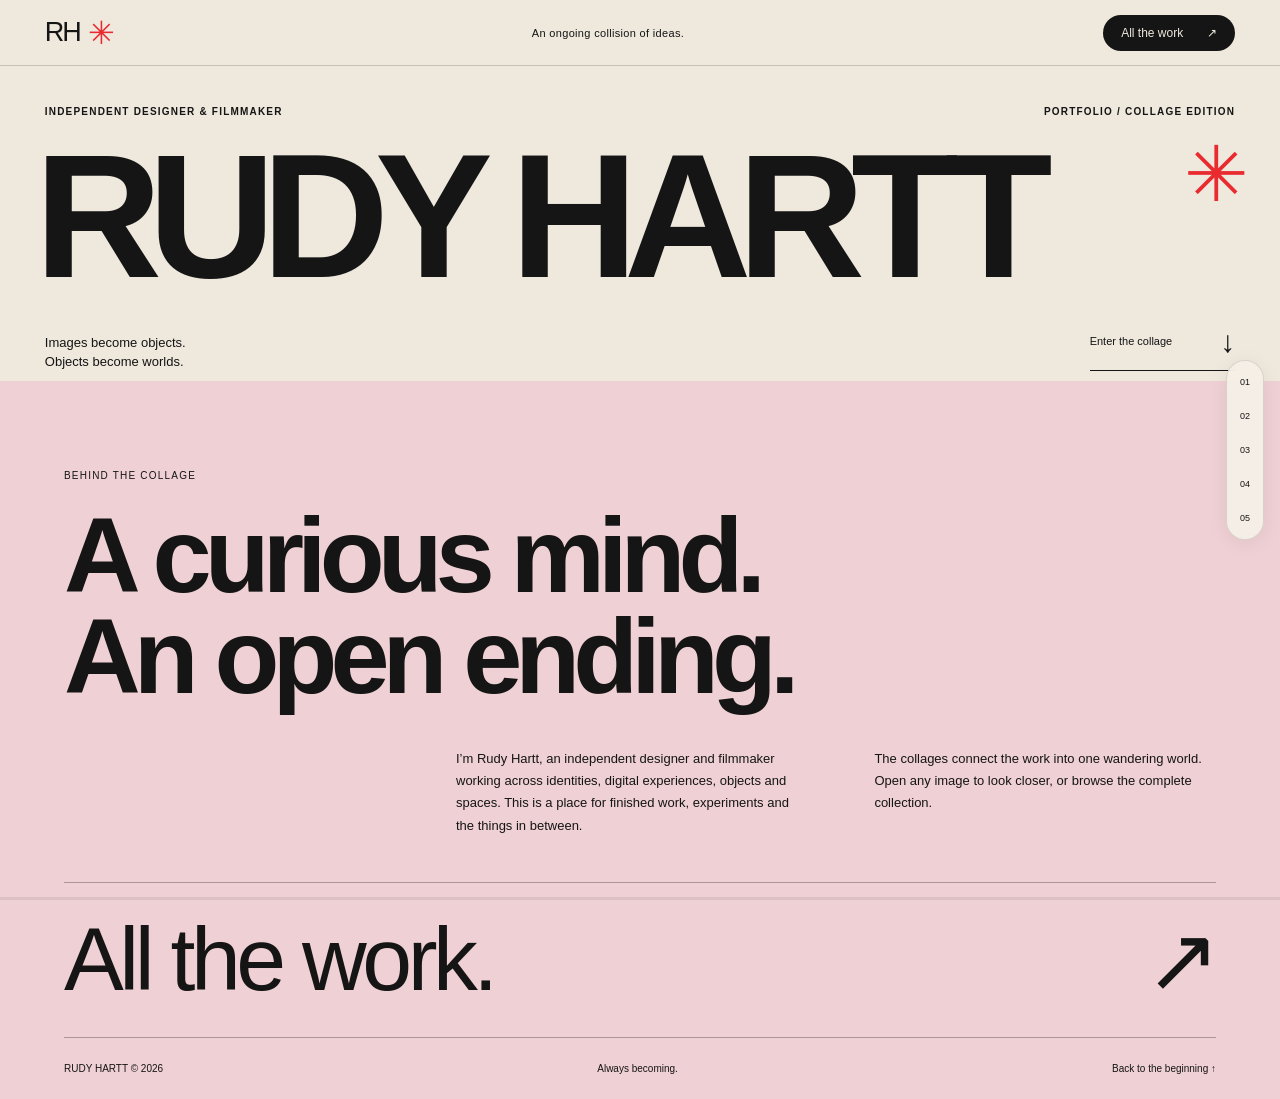
==== commit 2a6971b5: "Tighten collage, remove duplicate work and centre the new LOVE portrait" ====
--- a/index.html
+++ b/index.html
@@ -10,16 +10,18 @@
   <link rel="icon" href="favicon.svg" type="image/svg+xml">
   <link rel="preload" href="assets/display.woff" as="font" type="font/woff" crossorigin>
   <link rel="preload" href="assets/world-paper.webp" as="image" fetchpriority="high">
-  <link rel="stylesheet" href="collage.css?v=paper-20261028">
-  <link rel="stylesheet" href="interludes.css">
-  <link rel="stylesheet" href="gallery.css">
-  <script defer src="projects.js"></script>
-  <script defer src="pool-projects.js"></script>
-  <script defer src="artist-projects.js"></script>
-  <script defer src="love-project.js"></script>
-  <script defer src="collage.js?v=paper-20261028"></script>
-  <script defer src="interludes.js"></script>
-  <script defer src="gallery.js"></script>
+  <link rel="stylesheet" href="collage.css?v=polish-20261028">
+  <link rel="stylesheet" href="interludes.css?v=polish-20261028">
+  <link rel="stylesheet" href="gallery.css?v=polish-20261028">
+  <link rel="stylesheet" href="love-banner.css?v=polish-20261028">
+  <script defer src="projects.js?v=polish-20261028"></script>
+  <script defer src="pool-projects.js?v=polish-20261028"></script>
+  <script defer src="artist-projects.js?v=polish-20261028"></script>
+  <script defer src="love-project.js?v=polish-20261028"></script>
+  <script defer src="curation.js?v=polish-20261028"></script>
+  <script defer src="collage.js?v=polish-20261028"></script>
+  <script defer src="interludes.js?v=polish-20261028"></script>
+  <script defer src="gallery.js?v=polish-20261028"></script>
 </head>
 <body>
   <a class="skip-link" href="#work">Skip to the work</a>
--- a/collage.css
+++ b/collage.css
@@ -10,3 +10,61 @@
 @media(prefers-reduced-motion:reduce){:root{scroll-behavior:auto}*,*::before,*::after{transition:none!important;animation:none!important}}
 /* Interludes own the transitions, so neighbouring canvases meet at the same colour. */
 .world{padding-bottom:0}.world-paper{background:linear-gradient(#eee8dd,#f0e8dc 48%,#eee8dd)}.world-electric{background:linear-gradient(#100b22,#211239 48%,#100b22)}.world-dream{background:linear-gradient(#efd8e3,#d6e9ee 38%,#efd8e3)}.world-sculpture{background:linear-gradient(#c5c2be,#d4d3d0 50%,#c5c2be)}.world-love{padding-bottom:5vw}
+
+/* Close half of the opening pause without shifting text over the artwork. */
+.opening { padding-bottom: 10px; }
+.world-paper { display: flow-root; }
+.world-paper .world-intro {
+  --paper-intro-height: clamp(600px, 66vw, 1150px);
+  height: var(--paper-intro-height);
+  margin-top: calc(var(--paper-intro-height) * -.065);
+}
+
+/* Bring the original works closer together while retaining their staggered flow. */
+@media (min-width: 761px) {
+  .world:not(.world-love) .art-scene { height: 64vw; min-height: 595px; }
+  .world:not(.world-love) .pieces-1 { height: 44vw; min-height: 374px; }
+  .world:not(.world-love) .pieces-2 { height: 51vw; min-height: 467px; }
+  .world:not(.world-love) .pieces-3 { height: 54vw; min-height: 495px; }
+  .world:not(.world-love) .art-piece img { max-height: 36vw; }
+  .world:not(.world-love) .art-piece.portrait img { max-height: 37vw; }
+  .world:not(.world-love) .art-piece.wide img { max-height: 30vw; }
+  .world:not(.world-love) .slot-3,
+  .world:not(.world-love) .slot-4 { --y: 42%; }
+  .world:not(.world-love) .arrangement-1 .slot-2 { --y: 52%; }
+  .world:not(.world-love) .arrangement-1 .slot-3 { --y: 43%; }
+  .world:not(.world-love) .arrangement-2 .slot-3 { --y: 48%; }
+  .world:not(.world-love) .pieces-3 .slot-2 { --y: 30%; }
+  .about { padding-top: 7vw; }
+  .about-details { margin-top: 40px; margin-bottom: 45px; }
+}
+@media (min-width: 1800px) {
+  .world:not(.world-love) .art-scene { height: 1152px; }
+  .world:not(.world-love) .pieces-1 { height: 792px; }
+  .world:not(.world-love) .pieces-2 { height: 918px; }
+  .world:not(.world-love) .pieces-3 { height: 972px; }
+  .world:not(.world-love) .art-piece img { max-height: 648px; }
+  .world:not(.world-love) .art-piece.portrait img { max-height: 666px; }
+  .world:not(.world-love) .art-piece.wide img { max-height: 540px; }
+}
+@media (max-width: 760px) {
+  .world-paper .world-intro {
+    --paper-intro-height: clamp(620px, 160vw, 900px);
+    margin-top: calc(var(--paper-intro-height) * -.06);
+  }
+  .world:not(.world-love) .art-scene { height: 182vw; margin-bottom: 6vw; }
+  .world:not(.world-love) .art-piece img { max-height: 76vw; }
+  .world:not(.world-love) .slot-1 { --my: 14%; }
+  .world:not(.world-love) .slot-2 { --my: 40%; }
+  .world:not(.world-love) .slot-3 { --my: 56%; }
+  .world:not(.world-love) .slot-4 { --my: 66%; }
+  .world:not(.world-love) .slot-4 img { max-height: 65vw; }
+  .world:not(.world-love) .pieces-1 { height: 80vw; }
+  .world:not(.world-love) .pieces-2 { height: 106vw; }
+  .world:not(.world-love) .pieces-2 .slot-1 { --my: 30%; }
+  .world:not(.world-love) .pieces-3 { height: 138vw; }
+  .world:not(.world-love) .pieces-3 .slot-2 { --my: 44%; }
+  .world:not(.world-love) .pieces-4 { height: 154vw; }
+  .world:not(.world-love) .pieces-4 .slot-3 { --my: 50%; }
+  .about { padding-top: 60px; }
+}
--- a/love-banner.css
+++ b/love-banner.css
@@ -0,0 +1,58 @@
+/* Keep LOVE's whole face near mid-height, with no mask or faded overlay. */
+.world-love .world-intro {
+  height: auto;
+  min-height: 0;
+  max-height: none;
+  margin-bottom: 4vw;
+  background: #e6b4b1;
+}
+.world-love .world-panorama {
+  display: block;
+  width: 100%;
+  height: auto;
+  aspect-ratio: 1942 / 809;
+  object-fit: cover;
+  object-position: 52% 50%;
+  opacity: 1;
+  mask-image: none;
+  -webkit-mask-image: none;
+}
+.world-love .world-heading {
+  left: 5%;
+  top: auto;
+  bottom: 12%;
+  width: 29%;
+  color: #722339;
+  text-shadow: none;
+}
+.world-love .world-heading h2 {
+  font-size: 10vw;
+  letter-spacing: -.075em;
+  margin: 20px 0;
+}
+.world-love .world-heading p {
+  max-width: 260px;
+  padding: 0;
+  background: none;
+  color: #4c2530;
+}
+.world-love .world-count { background: #722339; }
+
+@media (max-width: 900px) {
+  .world-love .world-intro { margin-bottom: 7vw; }
+  .world-love .world-panorama {
+    height: clamp(360px, 106vw, 540px);
+    aspect-ratio: auto;
+  }
+  .world-love .world-heading {
+    position: relative;
+    left: auto;
+    top: auto;
+    bottom: auto;
+    width: auto;
+    padding: 28px 6% 35px;
+    background: linear-gradient(#e6b4b1, #edcad1);
+  }
+  .world-love .world-heading h2 { font-size: 22vw; margin: 16px 0; }
+  .world-love .world-heading p { max-width: 330px; }
+}
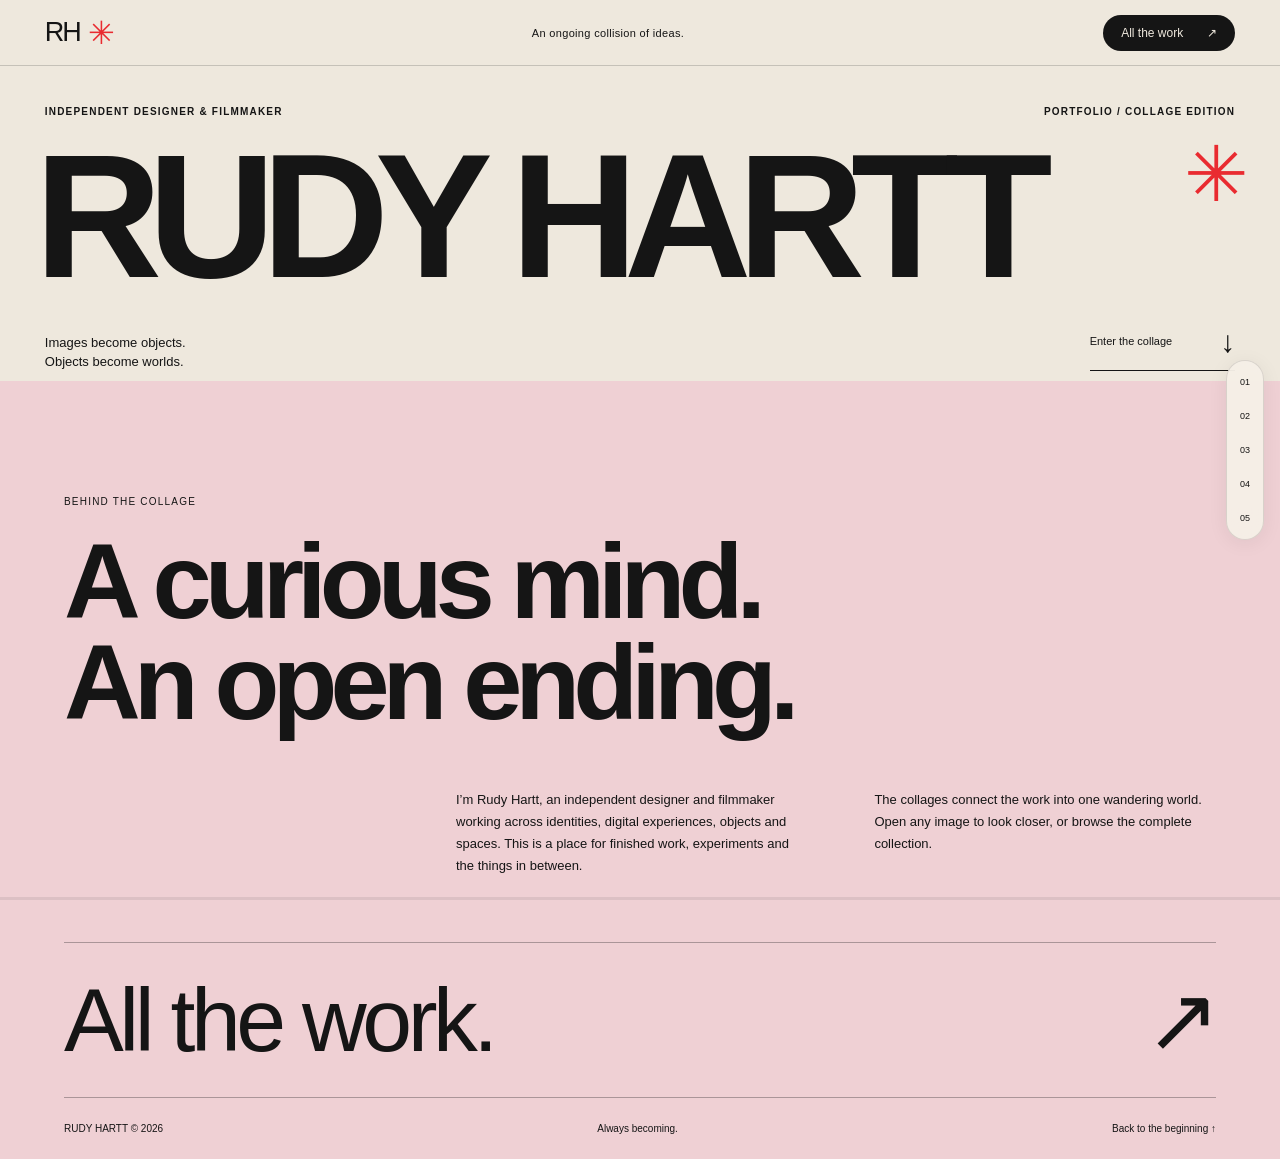
==== commit 0a94fe76: "Restore roomier artwork spacing while retaining the smaller opening gap" ====
--- a/index.html
+++ b/index.html
@@ -10,18 +10,18 @@
   <link rel="icon" href="favicon.svg" type="image/svg+xml">
   <link rel="preload" href="assets/display.woff" as="font" type="font/woff" crossorigin>
   <link rel="preload" href="assets/world-paper.webp" as="image" fetchpriority="high">
-  <link rel="stylesheet" href="collage.css?v=polish-20261028">
-  <link rel="stylesheet" href="interludes.css?v=polish-20261028">
-  <link rel="stylesheet" href="gallery.css?v=polish-20261028">
-  <link rel="stylesheet" href="love-banner.css?v=polish-20261028">
-  <script defer src="projects.js?v=polish-20261028"></script>
-  <script defer src="pool-projects.js?v=polish-20261028"></script>
-  <script defer src="artist-projects.js?v=polish-20261028"></script>
-  <script defer src="love-project.js?v=polish-20261028"></script>
-  <script defer src="curation.js?v=polish-20261028"></script>
-  <script defer src="collage.js?v=polish-20261028"></script>
-  <script defer src="interludes.js?v=polish-20261028"></script>
-  <script defer src="gallery.js?v=polish-20261028"></script>
+  <link rel="stylesheet" href="collage.css?v=airy-20261028">
+  <link rel="stylesheet" href="interludes.css?v=airy-20261028">
+  <link rel="stylesheet" href="gallery.css?v=airy-20261028">
+  <link rel="stylesheet" href="love-banner.css?v=airy-20261028">
+  <script defer src="projects.js?v=airy-20261028"></script>
+  <script defer src="pool-projects.js?v=airy-20261028"></script>
+  <script defer src="artist-projects.js?v=airy-20261028"></script>
+  <script defer src="love-project.js?v=airy-20261028"></script>
+  <script defer src="curation.js?v=airy-20261028"></script>
+  <script defer src="collage.js?v=airy-20261028"></script>
+  <script defer src="interludes.js?v=airy-20261028"></script>
+  <script defer src="gallery.js?v=airy-20261028"></script>
 </head>
 <body>
   <a class="skip-link" href="#work">Skip to the work</a>
--- a/collage.css
+++ b/collage.css
@@ -20,51 +20,9 @@
   margin-top: calc(var(--paper-intro-height) * -.065);
 }
 
-/* Bring the original works closer together while retaining their staggered flow. */
-@media (min-width: 761px) {
-  .world:not(.world-love) .art-scene { height: 64vw; min-height: 595px; }
-  .world:not(.world-love) .pieces-1 { height: 44vw; min-height: 374px; }
-  .world:not(.world-love) .pieces-2 { height: 51vw; min-height: 467px; }
-  .world:not(.world-love) .pieces-3 { height: 54vw; min-height: 495px; }
-  .world:not(.world-love) .art-piece img { max-height: 36vw; }
-  .world:not(.world-love) .art-piece.portrait img { max-height: 37vw; }
-  .world:not(.world-love) .art-piece.wide img { max-height: 30vw; }
-  .world:not(.world-love) .slot-3,
-  .world:not(.world-love) .slot-4 { --y: 42%; }
-  .world:not(.world-love) .arrangement-1 .slot-2 { --y: 52%; }
-  .world:not(.world-love) .arrangement-1 .slot-3 { --y: 43%; }
-  .world:not(.world-love) .arrangement-2 .slot-3 { --y: 48%; }
-  .world:not(.world-love) .pieces-3 .slot-2 { --y: 30%; }
-  .about { padding-top: 7vw; }
-  .about-details { margin-top: 40px; margin-bottom: 45px; }
-}
-@media (min-width: 1800px) {
-  .world:not(.world-love) .art-scene { height: 1152px; }
-  .world:not(.world-love) .pieces-1 { height: 792px; }
-  .world:not(.world-love) .pieces-2 { height: 918px; }
-  .world:not(.world-love) .pieces-3 { height: 972px; }
-  .world:not(.world-love) .art-piece img { max-height: 648px; }
-  .world:not(.world-love) .art-piece.portrait img { max-height: 666px; }
-  .world:not(.world-love) .art-piece.wide img { max-height: 540px; }
-}
 @media (max-width: 760px) {
   .world-paper .world-intro {
     --paper-intro-height: clamp(620px, 160vw, 900px);
     margin-top: calc(var(--paper-intro-height) * -.06);
   }
-  .world:not(.world-love) .art-scene { height: 182vw; margin-bottom: 6vw; }
-  .world:not(.world-love) .art-piece img { max-height: 76vw; }
-  .world:not(.world-love) .slot-1 { --my: 14%; }
-  .world:not(.world-love) .slot-2 { --my: 40%; }
-  .world:not(.world-love) .slot-3 { --my: 56%; }
-  .world:not(.world-love) .slot-4 { --my: 66%; }
-  .world:not(.world-love) .slot-4 img { max-height: 65vw; }
-  .world:not(.world-love) .pieces-1 { height: 80vw; }
-  .world:not(.world-love) .pieces-2 { height: 106vw; }
-  .world:not(.world-love) .pieces-2 .slot-1 { --my: 30%; }
-  .world:not(.world-love) .pieces-3 { height: 138vw; }
-  .world:not(.world-love) .pieces-3 .slot-2 { --my: 44%; }
-  .world:not(.world-love) .pieces-4 { height: 154vw; }
-  .world:not(.world-love) .pieces-4 .slot-3 { --my: 50%; }
-  .about { padding-top: 60px; }
 }
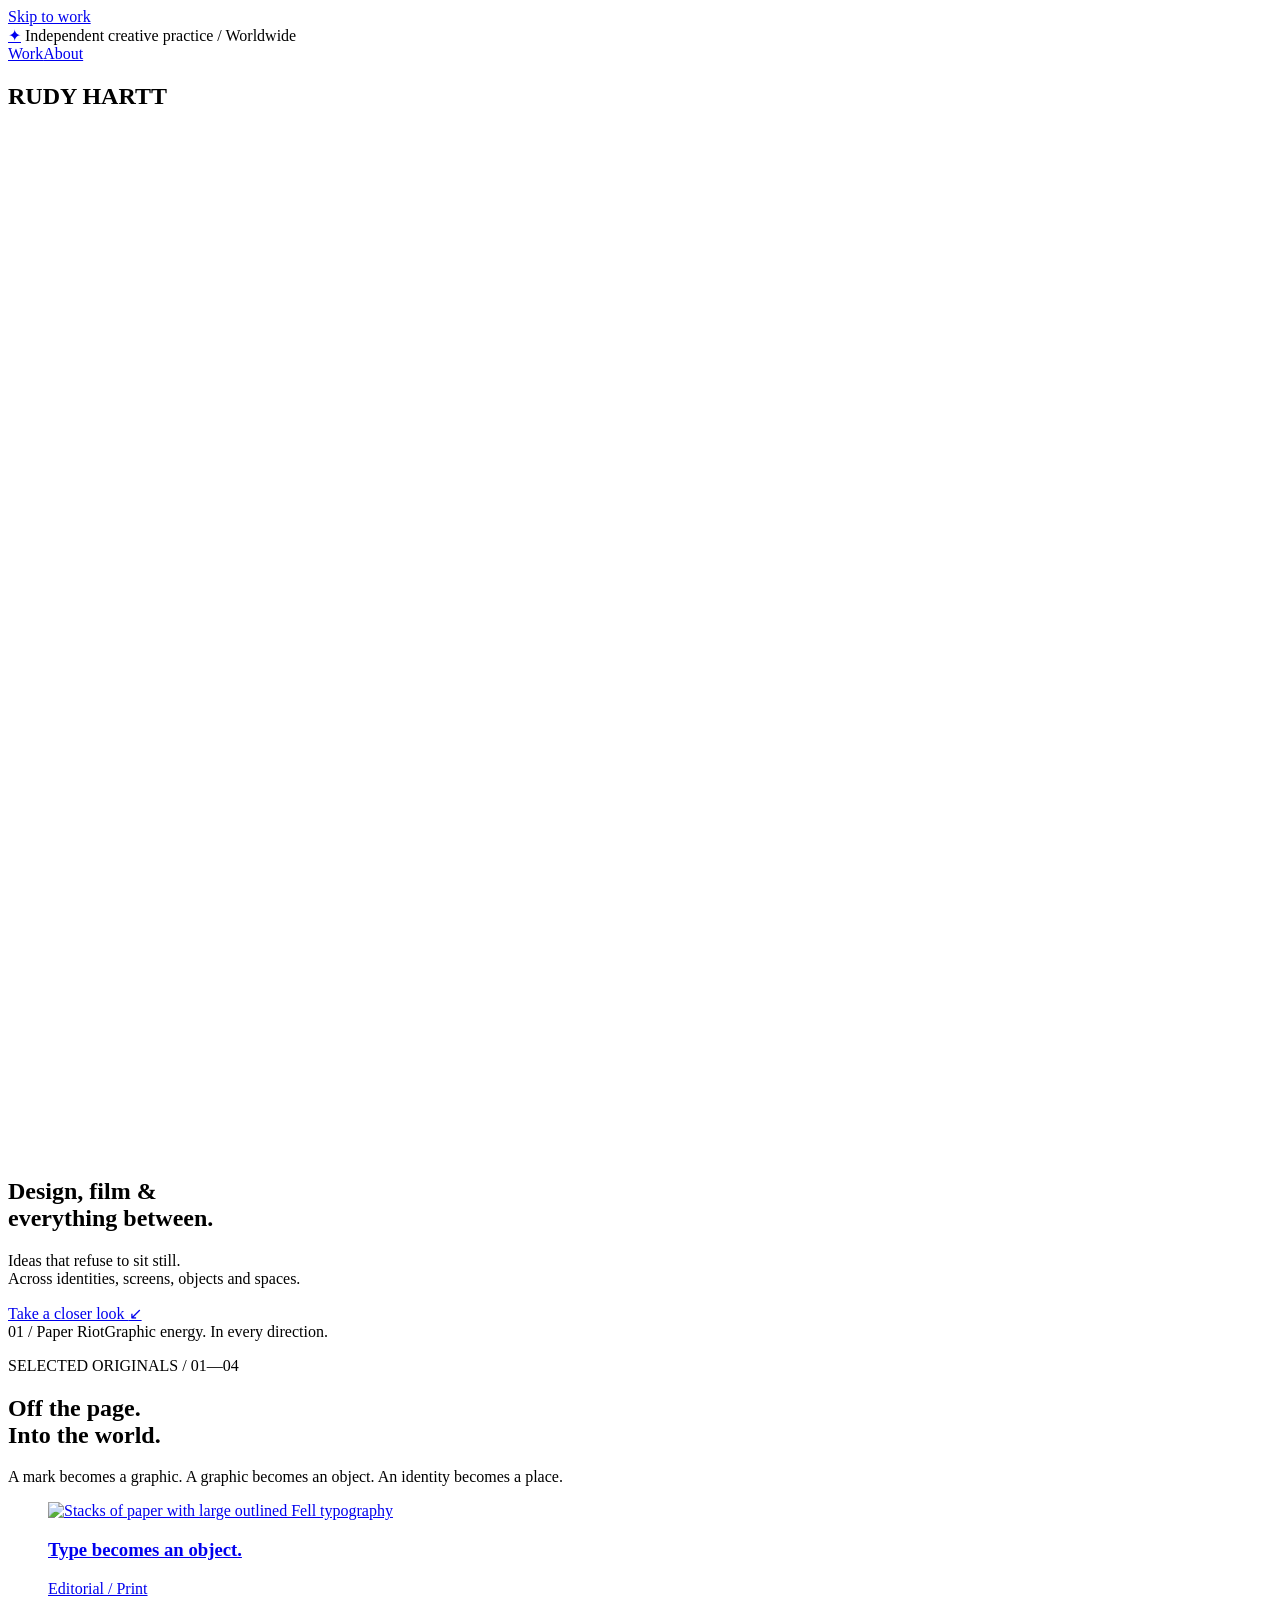
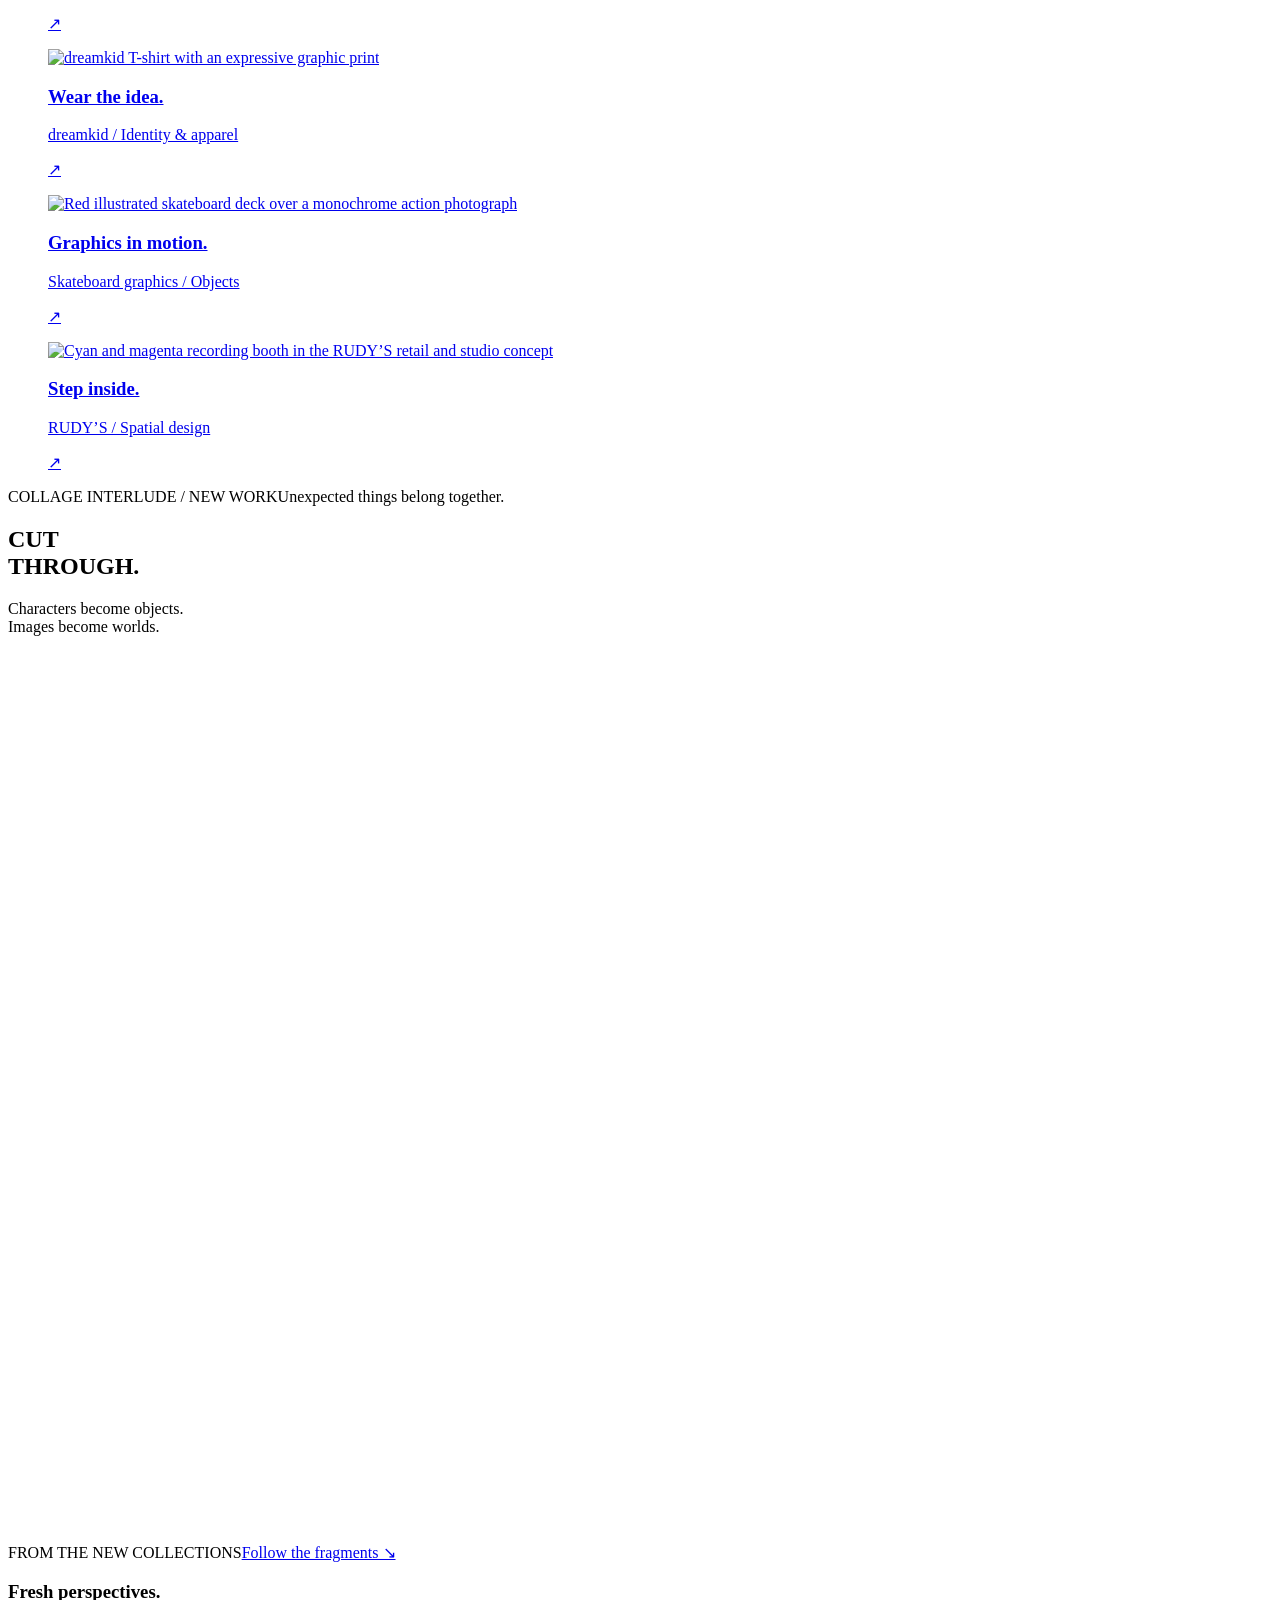
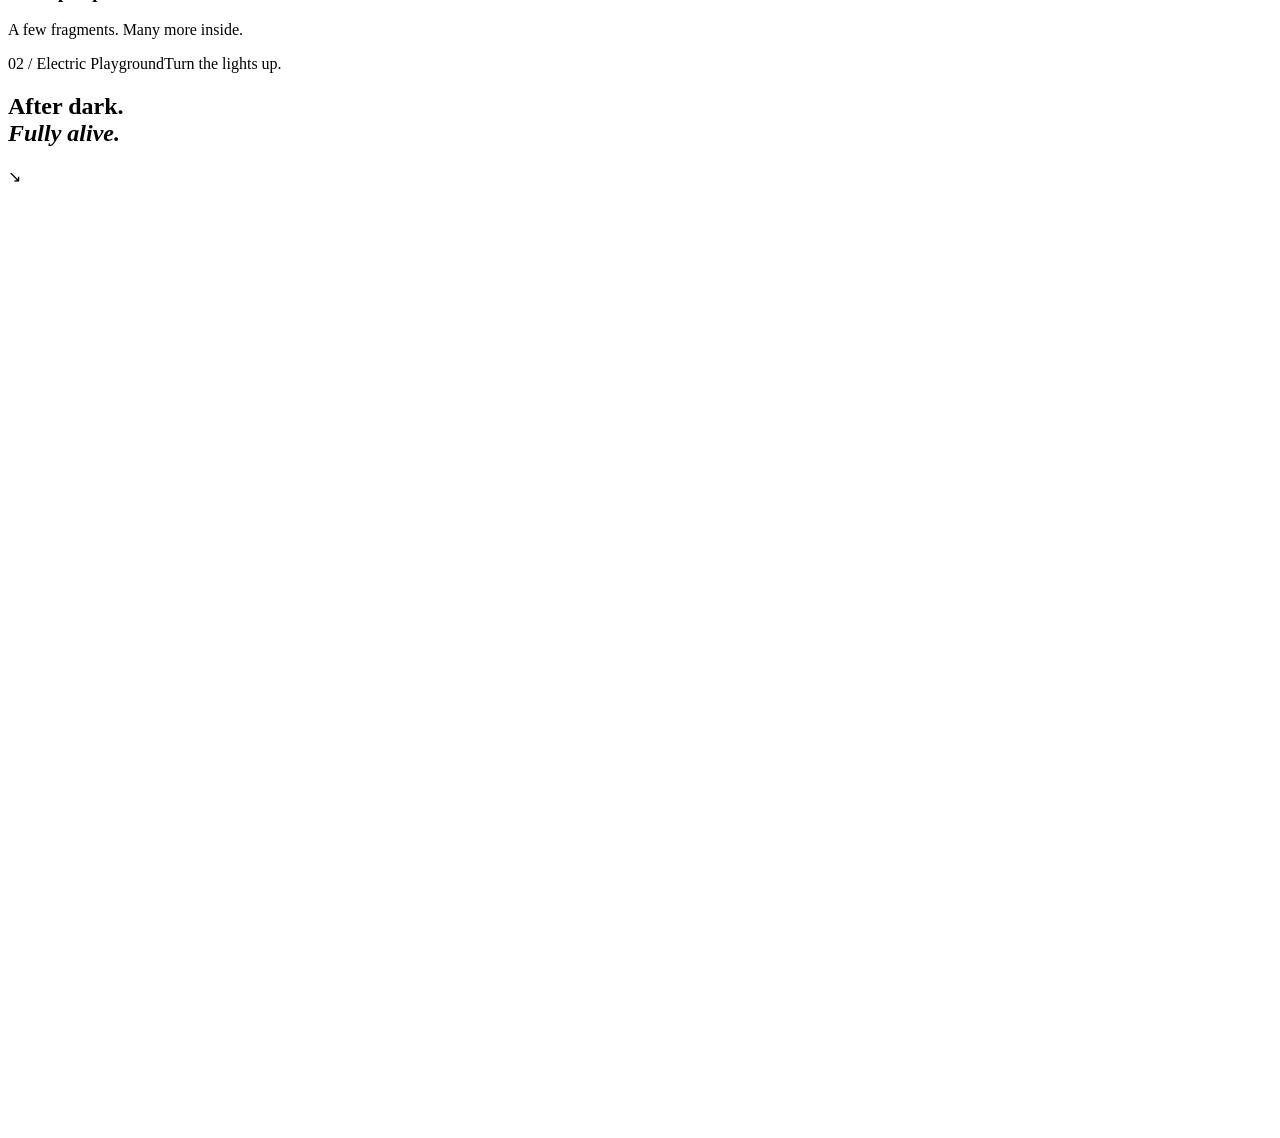
==== commit bf47687e: "Preserve the previous portfolio design at the test address" ====
--- a/index.html
+++ b/index.html
@@ -4,48 +4,121 @@
   <meta charset="utf-8">
   <meta name="viewport" content="width=device-width, initial-scale=1">
   <meta name="robots" content="noindex, nofollow">
-  <meta name="theme-color" content="#eee8dd">
-  <title>RUDY HARTT — A continuous collage</title>
-  <meta name="description" content="A continuous journey through the graphic worlds, images, objects and imagined futures of Rudy Hartt.">
+  <meta name="theme-color" content="#f7f2df">
+  <meta name="description" content="Rudy Hartt is a multidisciplinary designer and filmmaker working worldwide. Explore selected work across identity, digital experiences, objects, spaces and moving image.">
+  <meta property="og:type" content="website">
+  <meta property="og:title" content="Rudy Hartt — Design, film & everything between">
+  <meta property="og:description" content="A portfolio of identities, digital experiences, objects, spaces and moving image.">
+  <meta property="og:image" content="https://rudyhartt.github.io/portfolio-collage/assets/world-paper.webp">
+  <meta property="og:url" content="https://rudyhartt.github.io/portfolio-collage/">
+  <meta name="twitter:card" content="summary_large_image">
+  <link rel="canonical" href="https://rudyhartt.github.io/portfolio-collage/">
+  <title>Rudy Hartt — Design, film & everything between</title>
   <link rel="icon" href="favicon.svg" type="image/svg+xml">
+  <link rel="stylesheet" href="style.css?v=swap-20261028">
+  <link rel="stylesheet" href="immersive.css?v=swap-20261028">
+  <link rel="stylesheet" href="cut-through.css?v=swap-20261028">
+  <link rel="stylesheet" href="afterimage.css?v=swap-20261028">
+  <link rel="stylesheet" href="love.css?v=swap-20261028">
+  <link rel="stylesheet" href="love-gallery.css?v=swap-20261028">
   <link rel="preload" href="assets/display.woff" as="font" type="font/woff" crossorigin>
-  <link rel="preload" href="assets/world-paper.webp" as="image" fetchpriority="high">
-  <link rel="stylesheet" href="collage.css?v=airy-20261028">
-  <link rel="stylesheet" href="interludes.css?v=airy-20261028">
-  <link rel="stylesheet" href="gallery.css?v=airy-20261028">
-  <link rel="stylesheet" href="love-banner.css?v=airy-20261028">
-  <script defer src="projects.js?v=airy-20261028"></script>
-  <script defer src="pool-projects.js?v=airy-20261028"></script>
-  <script defer src="artist-projects.js?v=airy-20261028"></script>
-  <script defer src="love-project.js?v=airy-20261028"></script>
-  <script defer src="curation.js?v=airy-20261028"></script>
-  <script defer src="collage.js?v=airy-20261028"></script>
-  <script defer src="interludes.js?v=airy-20261028"></script>
-  <script defer src="gallery.js?v=airy-20261028"></script>
+  <script defer src="projects.js?v=swap-20261028"></script>
+  <script defer src="pool-projects.js?v=swap-20261028"></script>
+  <script defer src="artist-projects.js?v=swap-20261028"></script>
+  <script defer src="love-project.js?v=swap-20261028"></script>
+  <script defer src="app.js?v=swap-20261028"></script>
 </head>
 <body>
-  <a class="skip-link" href="#work">Skip to the work</a>
-  <header class="topbar">
-    <a class="wordmark" href="#top" aria-label="Rudy Hartt, back to the beginning">RH<span aria-hidden="true">✳</span></a>
-    <span class="topbar-note">An ongoing collision of ideas.</span>
-    <button class="index-button" type="button" data-open-index>All the work <span aria-hidden="true">↗</span></button>
+  <a class="skip" href="#work">Skip to work</a>
+  <div class="reading-line" aria-hidden="true"></div>
+  <header class="site-header">
+    <a class="monogram" href="#top" aria-label="Home">✦</a>
+    <span class="header-note">Independent creative practice / Worldwide</span>
+    <nav aria-label="Main navigation"><a href="#work">Work</a><a href="#about">About</a></nav>
   </header>
   <main id="top">
-    <section class="opening" aria-labelledby="site-title">
-      <div class="opening-copy"><div class="eyebrow"><span>Independent designer &amp; filmmaker</span><span>Portfolio / collage edition</span></div>
-      <h1 id="site-title">RUDY HARTT<span class="title-star" aria-hidden="true">✳</span></h1>
-      <div class="opening-bottom"><p>Images become objects.<br>Objects become worlds.</p><a href="#work">Enter the collage <span aria-hidden="true">↓</span></a></div></div>
+    <section class="paper-world" id="paper-riot" aria-labelledby="hero-title">
+      <h1 class="masthead" id="hero-title">RUDY HARTT</h1>
+      <div class="paper-art"><picture><source media="(max-width: 600px)" srcset="assets/world-paper-small.webp"><img src="assets/world-paper.webp" width="1536" height="1024" alt="Paper Riot: a twisting graphic ribbon weaves through a scarlet portrait, electric-blue print and a pink sculptural head" fetchpriority="high" decoding="async"></picture></div>
+      <div class="paper-intro"><h2>Design, film &amp;<br>everything between.</h2><div class="intro-aside"><p>Ideas that refuse to sit still.<br>Across identities, screens, objects and spaces.</p><a href="#work">Take a closer look <span>↙</span></a></div></div>
+      <div class="chapter-label world-caption"><span>01 / Paper Riot</span><span>Graphic energy. In every direction.</span></div>
     </section>
-    <div id="work" class="collage-flow" aria-label="The complete collage"></div>
-    <noscript><p class="noscript-note">This collage uses JavaScript to display its collection. You can also visit <a href="https://meet-love.com/" rel="nofollow">Rudy Hartt’s original portfolio</a>.</p></noscript>
-    <section class="about" id="about" aria-labelledby="about-title">
-      <div class="about-label">Behind the collage</div><h2 id="about-title">A curious mind.<br>An open ending.</h2>
-      <div class="about-details"><p>I’m Rudy Hartt, an independent designer and filmmaker working across identities, digital experiences, objects and spaces. This is a place for finished work, experiments and the things in between.</p><p>The collages connect the work into one wandering world. Open any image to look closer, or browse the complete collection.</p></div>
-      <button class="closing-index" data-open-index type="button">All the work. <span aria-hidden="true">↗</span></button>
-      <div class="footer-line"><span>RUDY HARTT © <span id="year">2026</span></span><span>Always becoming.</span><a href="#top">Back to the beginning ↑</a></div>
+    <section class="interlude off-page" id="work" aria-labelledby="off-page-title">
+      <div class="interlude-heading"><div><p class="eyebrow">SELECTED ORIGINALS / 01—04</p><h2 id="off-page-title">Off the page.<br>Into the world.</h2></div><p class="section-aside">A mark becomes a graphic. A graphic becomes an object. An identity becomes a place.</p></div>
+      <div class="feature-grid"><a class="feature feature-editorial reveal" href="#project/editorial" aria-label="View Editorial explorations"><figure><div class="feature-art"><img src="assets/teaser-4d-1.webp" width="1240" height="815" alt="Stacks of paper with large outlined Fell typography" loading="lazy" decoding="async"></div><figcaption><div><h3>Type becomes an object.</h3><p>Editorial / Print</p></div><span class="feature-arrow" aria-hidden="true">↗</span></figcaption></figure></a><a class="feature feature-wear reveal" href="#project/dreamkid" aria-label="View dreamkid"><figure><div class="feature-art"><img src="assets/1R-9.webp" width="1080" height="1080" alt="dreamkid T-shirt with an expressive graphic print" loading="lazy" decoding="async"></div><figcaption><div><h3>Wear the idea.</h3><p>dreamkid / Identity & apparel</p></div><span class="feature-arrow" aria-hidden="true">↗</span></figcaption></figure></a><a class="feature feature-skate reveal" href="#project/skateboard-graphics" aria-label="View Skateboard graphics"><figure><div class="feature-art"><img src="assets/3s-8.webp" width="1080" height="1080" alt="Red illustrated skateboard deck over a monochrome action photograph" loading="lazy" decoding="async"></div><figcaption><div><h3>Graphics in motion.</h3><p>Skateboard graphics / Objects</p></div><span class="feature-arrow" aria-hidden="true">↗</span></figcaption></figure></a><a class="feature feature-space reveal" href="#project/rudys" aria-label="View RUDY’S Vision &amp; Co."><figure><div class="feature-art"><img src="assets/3z-14.webp" width="960" height="739" alt="Cyan and magenta recording booth in the RUDY’S retail and studio concept" loading="lazy" decoding="async"></div><figcaption><div><h3>Step inside.</h3><p>RUDY’S / Spatial design</p></div><span class="feature-arrow" aria-hidden="true">↗</span></figcaption></figure></a></div>
     </section>
+    <section class="cut-world" id="cut-through" aria-labelledby="cut-title">
+      <div class="cut-heading"><div class="world-caption"><span>COLLAGE INTERLUDE / NEW WORK</span><span>Unexpected things belong together.</span></div><h2 id="cut-title">CUT<br><span>THROUGH.</span></h2><p>Characters become objects.<br>Images become worlds.</p></div>
+      <div class="cut-panorama"><picture><source media="(max-width: 600px)" srcset="assets/world-cut-through-small.webp"><img src="assets/world-cut-through.webp" width="1774" height="887" alt="Golden and black rabbit sculptures, an orange-haired masked portrait, a red glass heart and a smiling cup woven through torn ivory paper and neon ribbons" loading="lazy" decoding="async"></picture></div>
+      <div class="cut-foot"><span>FROM THE NEW COLLECTIONS</span><a href="#new-work">Follow the fragments ↘</a></div>
+      <div class="new-work" id="new-work"><div class="new-work-heading"><h3>Fresh perspectives.</h3><p>A few fragments. Many more inside.</p></div><div class="new-work-grid" id="new-work-grid"></div></div>
+    </section>
+    <section class="electric-world" id="electric-playground" aria-labelledby="electric-title">
+      <div class="night-entry"><div class="world-caption"><span>02 / Electric Playground</span><span>Turn the lights up.</span></div><h2 id="electric-title">After dark.<br><em>Fully alive.</em></h2><span class="line-arrow" aria-hidden="true">↘</span></div>
+      <div class="world-panorama"><picture><source media="(max-width: 600px)" srcset="assets/world-electric-small.webp"><img src="assets/world-electric.webp" width="1536" height="1024" alt="Electric Playground: a neon architectural world with cyan pop characters, a glass pixel rabbit, recording booth and black astronaut bunny" loading="lazy" decoding="async"></picture><a class="panorama-link" href="#project/rudys">Inside the original RUDY’S <span>↗</span></a></div>
+      <div class="chapter-label world-caption"><span>Spaces / Characters / Moving image</span><span>One idea opens another.</span></div>
+    </section>
+    <section class="interlude neon-interlude" aria-labelledby="screen-title">
+      <div class="interlude-heading"><div><p class="eyebrow">SELECTED ORIGINALS / 05—08</p><h2 id="screen-title">Screens, stories<br>&amp; <em>other worlds.</em></h2></div><p class="section-aside">From a conversation on a screen to a place in your imagination. Keep following the thread.</p></div>
+      <div class="feature-grid"><a class="feature feature-waow reveal" href="#project/waow" aria-label="View WAOW!!"><figure><div class="feature-art"><img src="assets/38-1.webp" width="1800" height="1013" alt="WAOW campaign with a smiling woman and colourful chat icons" loading="lazy" decoding="async"><span class="play-stamp">▶ EXPLORE THE FILM</span></div><figcaption><div><h3>Let’s chat.</h3><p>WAOW!! / Digital & motion</p></div><span class="feature-arrow" aria-hidden="true">↗</span></figcaption></figure></a><a class="feature feature-film reveal" href="#project/film" aria-label="View Film &amp; moving image"><figure><div class="feature-art"><img src="assets/3U-3.webp" width="1080" height="1080" alt="Silhouetted figure and rabbit in a cinematic landscape" loading="lazy" decoding="async"></div><figcaption><div><h3>A little cinema.</h3><p>Film / Moving image</p></div><span class="feature-arrow" aria-hidden="true">↗</span></figcaption></figure></a><a class="feature feature-piccollage reveal" href="#project/piccollage" aria-label="View PicCollage"><figure><div class="feature-art"><img src="assets/2s-9.webp" width="883" height="1800" alt="Colourful PicCollage website design presentation" loading="lazy" decoding="async"></div><figcaption><div><h3>Make room for play.</h3><p>PicCollage / Digital</p></div><span class="feature-arrow" aria-hidden="true">↗</span></figcaption></figure></a><a class="feature feature-ghibli reveal" href="#project/ghibli" aria-label="View Studio Ghibli"><figure><div class="feature-art"><img src="assets/2i-1.webp" width="1200" height="800" alt="Cyan Studio Ghibli app interface concept" loading="lazy" decoding="async"></div><figcaption><div><h3>A world in your pocket.</h3><p>Studio Ghibli / Digital</p><span class="feature-note">Independent app concept</span></div><span class="feature-arrow" aria-hidden="true">↗</span></figcaption></figure></a></div>
+    </section>
+    <section class="new-motions" aria-labelledby="new-motions-title"><div class="new-motions-heading"><p class="eyebrow">CHARACTERS / MOVEMENT / IMAGINATION</p><h2 id="new-motions-title">Out of the frame.</h2><p>New faces. Strange places. Keep exploring.</p></div><div class="new-motion-grid" id="new-motion-grid"></div></section>
+    <section class="hyper-world" id="hyperdream" aria-labelledby="hyper-title">
+      <div class="hyper-heading"><div class="world-caption"><span>03 / Hyperdream</span><span>Leave the ordinary behind.</span></div><h2 id="hyper-title">HYPERDREAM</h2><p class="dream-copy">A little strange.<br>A world of possibilities.</p></div>
+      <div class="world-panorama"><picture><source media="(max-width: 600px)" srcset="assets/world-hyperdream-small.webp"><img src="assets/world-hyperdream.webp" width="1536" height="1024" alt="Hyperdream: a smiling mug becomes architecture amid pink clouds, cyan interface ribbons, a green creature, a rocket and cascading pools" loading="lazy" decoding="async"></picture><a class="panorama-link" href="#project/characters">Meet the original characters <span>↗</span></a></div>
+      <div class="dream-outro"><p>Different forms.<br>The same restless imagination.</p><a href="#archive">Explore the complete collection ↘</a></div>
+    </section>
+    <section class="afterimage-world" id="afterimage" aria-labelledby="afterimage-title">
+      <div class="afterimage-heading">
+        <div class="world-caption"><span>04 / Afterimage</span><span>Another side of the work.</span></div>
+        <h2 id="afterimage-title">AFTERIMAGE</h2>
+        <div class="afterimage-intro"><p>What stays<br>with you.</p><a href="#artist-selection">Explore the final selection <span aria-hidden="true">↘</span></a></div>
+      </div>
+      <div class="afterimage-panorama"><picture><source media="(max-width: 600px)" srcset="assets/world-afterimage-small.webp"><img src="assets/world-afterimage.webp" width="1942" height="809" alt="Grayscale collage of a sculptural profile, flowing silver forms, rabbit silhouettes and an expressive eye among floating fragments" loading="lazy" decoding="async"></picture></div>
+      <div class="afterimage-selection" id="artist-selection">
+        <div class="afterimage-selection-heading"><p class="eyebrow">A CLOSER LOOK</p><p>Spaces, characters &amp; fragments.</p></div>
+        <div class="artist-feature-grid" id="artist-feature-grid"></div>
+        <a class="afterimage-index-link" href="#archive">Continue to the complete index <span aria-hidden="true">↘</span></a>
+      </div>
+    </section>
+    <section class="work-section" id="archive" aria-labelledby="work-title">
+      <div class="section-top"><p class="eyebrow">THE COMPLETE INDEX</p><span class="small-note" id="archive-summary">Projects, experiments &amp; moving image / open a gallery</span></div>
+      <div class="work-heading"><h2 id="work-title">All the <em>work.</em></h2><span class="work-count" id="total-count"></span></div>
+      <div class="filters" aria-label="Filter projects"></div>
+      <p class="sr-only" id="filter-status" aria-live="polite"></p>
+      <div class="project-grid" id="project-grid"></div>
+      <noscript><p>Please enable JavaScript to browse the project galleries. You can still view the <a href="assets/2X-5.webp">skateboard graphics</a>, <a href="assets/2i-1.webp">digital design</a>, and <a href="assets/3z-8.webp">spatial design</a>.</p></noscript>
+    </section>
+    <section class="love-section" id="love" aria-labelledby="love-title">
+      <div class="love-heading">
+        <div><p class="eyebrow">SELECTED PROJECT / SYMB10</p><h2 id="love-title">LOVE</h2></div>
+        <div class="love-intro"><p>A companion with a story.</p><span>Character, objects &amp; imagined futures.</span></div>
+      </div>
+      <div class="love-shots">
+        <a class="love-shot" href="#project/love" aria-label="Explore LOVE: Presence"><figure>
+          <span class="love-shot-image" style="--shot-ratio:592 / 584;--shot-width:259.459459%;--shot-left:-7.432432%;--shot-top:-50.684932%"><img src="assets/love/approved-study.webp" width="1536" height="1024" alt="Close portrait of LOVE with wavy pink hair and an ivory blouse against a pale pink studio backdrop" loading="lazy" decoding="async"></span>
+          <figcaption>01 / Presence</figcaption>
+        </figure></a>
+        <a class="love-shot" href="#project/love" aria-label="Explore LOVE: Objects"><figure>
+          <span class="love-shot-image" style="--shot-ratio:432 / 584;--shot-width:355.555556%;--shot-left:-150%;--shot-top:-50.684932%"><img src="assets/love/approved-study.webp" width="1536" height="1024" alt="Graphite and ivory LOVE charger concept with vermilion accents, travel case and accessories on pink" loading="lazy" decoding="async"></span>
+          <figcaption>02 / Objects</figcaption>
+        </figure></a>
+        <a class="love-shot" href="#project/love" aria-label="Explore LOVE: Character"><figure>
+          <span class="love-shot-image" style="--shot-ratio:400 / 584;--shot-width:384%;--shot-left:-273%;--shot-top:-50.684932%"><img src="assets/love/approved-study.webp" width="1536" height="1024" alt="LOVE seated on a blush-pink seat in an ivory blouse, dark tailored trousers and white trainers" loading="lazy" decoding="async"></span>
+          <figcaption>03 / Character</figcaption>
+        </figure></a>
+      </div>
+      <div class="love-bottom"><p>LOVE — Product concept studies</p><a href="#project/love">Explore LOVE <span aria-hidden="true">↗</span></a></div>
+    </section>
+    <section class="about-section" id="about" aria-labelledby="about-title">
+      <div class="section-top"><p class="eyebrow">THE PERSON BEHIND THE WORK</p><span class="small-note">Curiosity is the common thread.</span></div>
+      <div class="about-grid"><div class="portrait-wrap"><img src="assets/portrait.webp" alt="Portrait of Rudy Hartt" width="1000" height="1333" loading="lazy"><span>WORLDWIDE</span></div><div class="about-copy"><h2 id="about-title">One practice.<br><em>Many possibilities.</em></h2><p class="about-lead">I’m Rudy, a multidisciplinary designer and filmmaker working across visual identity, digital experiences, merchandise and moving image.</p><p>My work connects graphic design with a love of character, cinema and the unexpected. I’m interested in how an idea changes as it moves between a screen, an object and a physical space.</p><p>My background includes design studies at Central Saint Martins, film studies at London College of Communication, a residency at the Victoria and Albert Museum, and creating the RUDY’S retail and recording studio concept in Prague.</p><a class="text-link" href="#archive">Explore all the work <span>↗</span></a></div></div>
+      <div class="practice-grid"><div><span class="eyebrow">DESIGN</span><p>Brand identities<br>Digital & interface design<br>Print & publications<br>Merchandise & packaging</p></div><div><span class="eyebrow">MOVING IMAGE</span><p>Filmmaking & editing<br>Animation & motion<br>Sound design<br>Visual storytelling</p></div><div><span class="eyebrow">SELECTED EXPERIENCE</span><p>V&A · Artist in residence<br>Hartt Olivier · Graphic & digital design<br>RUDY’S · Founder & lead designer<br>Independent filmmaking</p></div></div>
+    </section>
+    <section class="contact-section" id="closing" aria-labelledby="closing-title"><p class="eyebrow">KEEP EXPLORING</p><h2 id="closing-title">Thank you<br><em>for looking.</em><span class="contact-star" aria-hidden="true">✳</span></h2><div class="contact-bottom"><p>Design, film &amp;<br>everything between.</p><a href="#work">Back to the work <span>↗</span></a></div></section>
   </main>
-  <nav class="world-nav" aria-label="Jump through the collage"><a href="#paper" aria-label="Paper and ink" data-world-link="paper"><span>01</span><b>Paper &amp; ink</b></a><a href="#electric" aria-label="Electric dreams" data-world-link="electric"><span>02</span><b>Electric dreams</b></a><a href="#dream" aria-label="Other possible worlds" data-world-link="dream"><span>03</span><b>Other worlds</b></a><a href="#sculpture" aria-label="Forms and feelings" data-world-link="sculpture"><span>04</span><b>Forms &amp; feelings</b></a><a href="#love" aria-label="LOVE" data-world-link="love"><span>05</span><b>LOVE</b></a></nav>
-  <a class="reading-progress" href="#top" aria-label="Return to beginning"><span></span></a>
+  <footer><a class="monogram" href="#top" aria-label="Back to top">✦</a><span>© <span id="year">2026</span> Rudy Hartt. All rights reserved.</span><a href="#top">Back to top ↑</a></footer>
+  <dialog class="project-dialog" id="project-dialog" aria-labelledby="detail-title"><div class="detail-toolbar"><span class="eyebrow">PROJECT VIEW</span><button class="close-button" id="close-project" aria-label="Close project">Close <span>×</span></button></div><div id="project-content"></div><div class="project-pagination"><button id="previous-project">← Previous project</button><button id="next-project">Next project →</button></div></dialog>
+  <dialog class="lightbox" id="lightbox" aria-label="Enlarged artwork"><button class="lightbox-close" aria-label="Close enlarged artwork">Close ×</button><button class="lightbox-prev" aria-label="Previous artwork">←</button><figure><div id="lightbox-crop" hidden></div><img id="lightbox-image" alt=""><figcaption id="lightbox-caption"></figcaption></figure><button class="lightbox-next" aria-label="Next artwork">→</button></dialog>
 </body>
 </html>
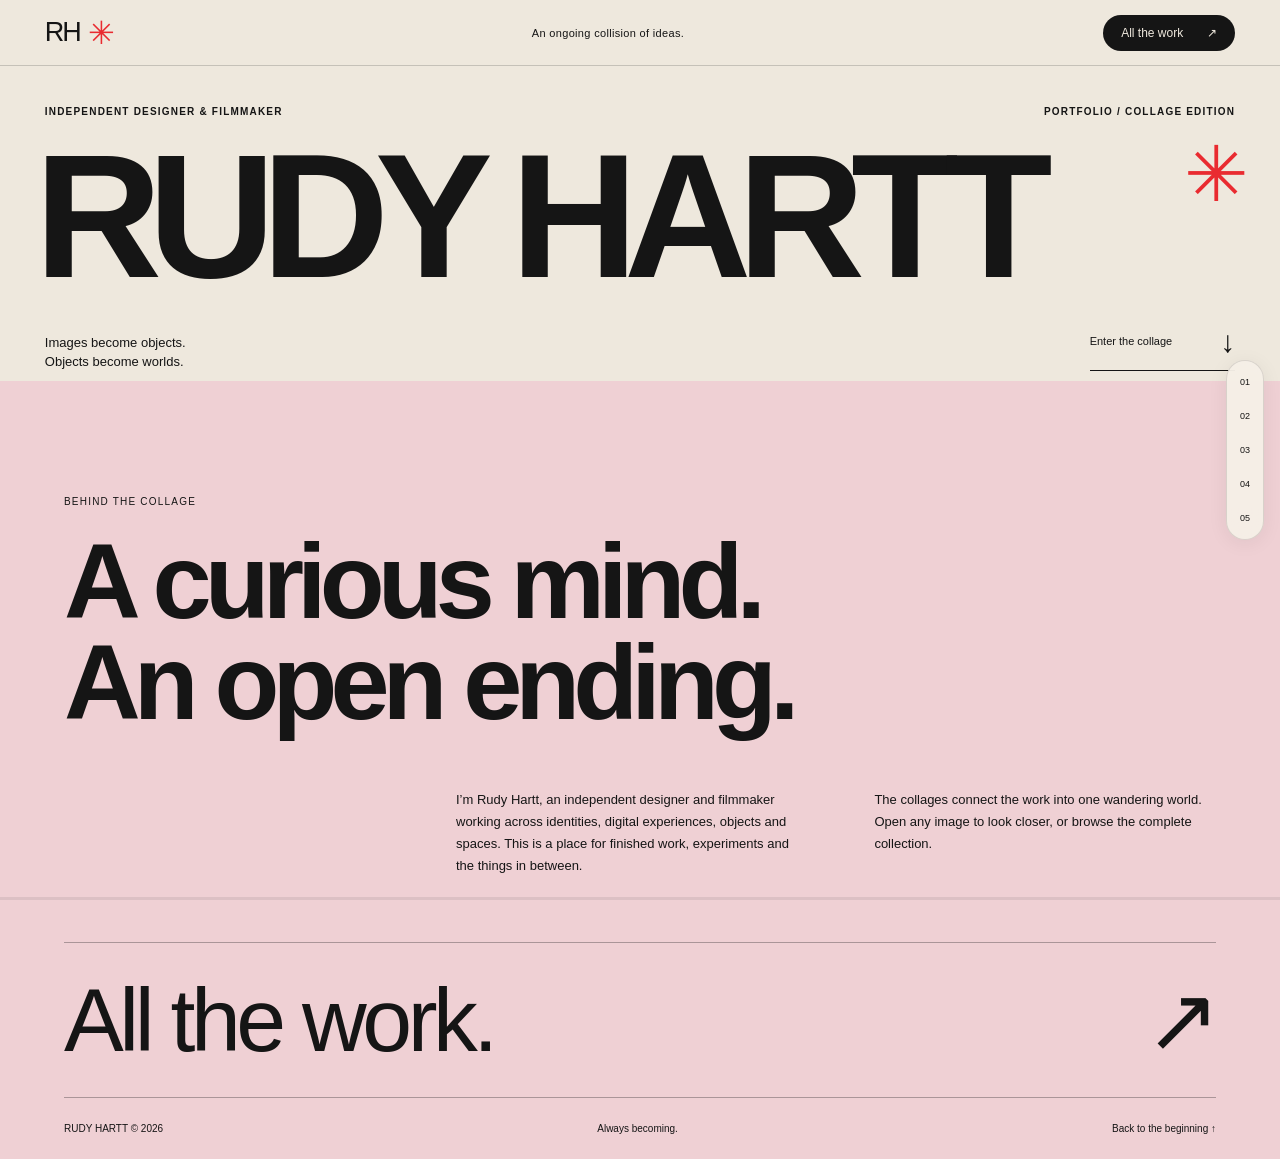
==== commit ddf7372e: "Return the latest collage to testing with LOVE and gallery fixes preserved" ====
--- a/index.html
+++ b/index.html
@@ -4,121 +4,54 @@
   <meta charset="utf-8">
   <meta name="viewport" content="width=device-width, initial-scale=1">
   <meta name="robots" content="noindex, nofollow">
-  <meta name="theme-color" content="#f7f2df">
-  <meta name="description" content="Rudy Hartt is a multidisciplinary designer and filmmaker working worldwide. Explore selected work across identity, digital experiences, objects, spaces and moving image.">
-  <meta property="og:type" content="website">
-  <meta property="og:title" content="Rudy Hartt — Design, film & everything between">
-  <meta property="og:description" content="A portfolio of identities, digital experiences, objects, spaces and moving image.">
+  <meta name="theme-color" content="#eee8dd">
+  <title>RUDY HARTT — A continuous collage</title>
+  <meta name="description" content="A continuous journey through the graphic worlds, images, objects and imagined futures of Rudy Hartt.">
+  <meta property="og:title" content="RUDY HARTT — A continuous collage">
+  <meta property="og:description" content="A continuous journey through the graphic worlds, images, objects and imagined futures of Rudy Hartt.">
   <meta property="og:image" content="https://rudyhartt.github.io/portfolio-collage/assets/world-paper.webp">
   <meta property="og:url" content="https://rudyhartt.github.io/portfolio-collage/">
-  <meta name="twitter:card" content="summary_large_image">
+  <meta property="og:type" content="website">
   <link rel="canonical" href="https://rudyhartt.github.io/portfolio-collage/">
-  <title>Rudy Hartt — Design, film & everything between</title>
   <link rel="icon" href="favicon.svg" type="image/svg+xml">
-  <link rel="stylesheet" href="style.css?v=swap-20261028">
-  <link rel="stylesheet" href="immersive.css?v=swap-20261028">
-  <link rel="stylesheet" href="cut-through.css?v=swap-20261028">
-  <link rel="stylesheet" href="afterimage.css?v=swap-20261028">
-  <link rel="stylesheet" href="love.css?v=swap-20261028">
-  <link rel="stylesheet" href="love-gallery.css?v=swap-20261028">
   <link rel="preload" href="assets/display.woff" as="font" type="font/woff" crossorigin>
-  <script defer src="projects.js?v=swap-20261028"></script>
-  <script defer src="pool-projects.js?v=swap-20261028"></script>
-  <script defer src="artist-projects.js?v=swap-20261028"></script>
-  <script defer src="love-project.js?v=swap-20261028"></script>
-  <script defer src="app.js?v=swap-20261028"></script>
+  <link rel="preload" href="assets/world-paper.webp" as="image" fetchpriority="high">
+  <link rel="stylesheet" href="collage.css?v=restored-20261028">
+  <link rel="stylesheet" href="interludes.css?v=restored-20261028">
+  <link rel="stylesheet" href="gallery.css?v=restored-20261028">
+  <link rel="stylesheet" href="love-banner.css?v=restored-20261028">
+  <script defer src="projects.js?v=restored-20261028"></script>
+  <script defer src="pool-projects.js?v=restored-20261028"></script>
+  <script defer src="artist-projects.js?v=restored-20261028"></script>
+  <script defer src="love-project.js?v=restored-20261028"></script>
+  <script defer src="curation.js?v=restored-20261028"></script>
+  <script defer src="collage.js?v=restored-20261028"></script>
+  <script defer src="interludes.js?v=restored-20261028"></script>
+  <script defer src="gallery.js?v=restored-20261028"></script>
 </head>
 <body>
-  <a class="skip" href="#work">Skip to work</a>
-  <div class="reading-line" aria-hidden="true"></div>
-  <header class="site-header">
-    <a class="monogram" href="#top" aria-label="Home">✦</a>
-    <span class="header-note">Independent creative practice / Worldwide</span>
-    <nav aria-label="Main navigation"><a href="#work">Work</a><a href="#about">About</a></nav>
+  <a class="skip-link" href="#work">Skip to the work</a>
+  <header class="topbar">
+    <a class="wordmark" href="#top" aria-label="Rudy Hartt, back to the beginning">RH<span aria-hidden="true">✳</span></a>
+    <span class="topbar-note">An ongoing collision of ideas.</span>
+    <button class="index-button" type="button" data-open-index>All the work <span aria-hidden="true">↗</span></button>
   </header>
   <main id="top">
-    <section class="paper-world" id="paper-riot" aria-labelledby="hero-title">
-      <h1 class="masthead" id="hero-title">RUDY HARTT</h1>
-      <div class="paper-art"><picture><source media="(max-width: 600px)" srcset="assets/world-paper-small.webp"><img src="assets/world-paper.webp" width="1536" height="1024" alt="Paper Riot: a twisting graphic ribbon weaves through a scarlet portrait, electric-blue print and a pink sculptural head" fetchpriority="high" decoding="async"></picture></div>
-      <div class="paper-intro"><h2>Design, film &amp;<br>everything between.</h2><div class="intro-aside"><p>Ideas that refuse to sit still.<br>Across identities, screens, objects and spaces.</p><a href="#work">Take a closer look <span>↙</span></a></div></div>
-      <div class="chapter-label world-caption"><span>01 / Paper Riot</span><span>Graphic energy. In every direction.</span></div>
+    <section class="opening" aria-labelledby="site-title">
+      <div class="opening-copy"><div class="eyebrow"><span>Independent designer &amp; filmmaker</span><span>Portfolio / collage edition</span></div>
+      <h1 id="site-title">RUDY HARTT<span class="title-star" aria-hidden="true">✳</span></h1>
+      <div class="opening-bottom"><p>Images become objects.<br>Objects become worlds.</p><a href="#work">Enter the collage <span aria-hidden="true">↓</span></a></div></div>
     </section>
-    <section class="interlude off-page" id="work" aria-labelledby="off-page-title">
-      <div class="interlude-heading"><div><p class="eyebrow">SELECTED ORIGINALS / 01—04</p><h2 id="off-page-title">Off the page.<br>Into the world.</h2></div><p class="section-aside">A mark becomes a graphic. A graphic becomes an object. An identity becomes a place.</p></div>
-      <div class="feature-grid"><a class="feature feature-editorial reveal" href="#project/editorial" aria-label="View Editorial explorations"><figure><div class="feature-art"><img src="assets/teaser-4d-1.webp" width="1240" height="815" alt="Stacks of paper with large outlined Fell typography" loading="lazy" decoding="async"></div><figcaption><div><h3>Type becomes an object.</h3><p>Editorial / Print</p></div><span class="feature-arrow" aria-hidden="true">↗</span></figcaption></figure></a><a class="feature feature-wear reveal" href="#project/dreamkid" aria-label="View dreamkid"><figure><div class="feature-art"><img src="assets/1R-9.webp" width="1080" height="1080" alt="dreamkid T-shirt with an expressive graphic print" loading="lazy" decoding="async"></div><figcaption><div><h3>Wear the idea.</h3><p>dreamkid / Identity & apparel</p></div><span class="feature-arrow" aria-hidden="true">↗</span></figcaption></figure></a><a class="feature feature-skate reveal" href="#project/skateboard-graphics" aria-label="View Skateboard graphics"><figure><div class="feature-art"><img src="assets/3s-8.webp" width="1080" height="1080" alt="Red illustrated skateboard deck over a monochrome action photograph" loading="lazy" decoding="async"></div><figcaption><div><h3>Graphics in motion.</h3><p>Skateboard graphics / Objects</p></div><span class="feature-arrow" aria-hidden="true">↗</span></figcaption></figure></a><a class="feature feature-space reveal" href="#project/rudys" aria-label="View RUDY’S Vision &amp; Co."><figure><div class="feature-art"><img src="assets/3z-14.webp" width="960" height="739" alt="Cyan and magenta recording booth in the RUDY’S retail and studio concept" loading="lazy" decoding="async"></div><figcaption><div><h3>Step inside.</h3><p>RUDY’S / Spatial design</p></div><span class="feature-arrow" aria-hidden="true">↗</span></figcaption></figure></a></div>
+    <div id="work" class="collage-flow" aria-label="The complete collage"></div>
+    <noscript><p class="noscript-note">This collage uses JavaScript to display its collection. You can also visit <a href="https://meet-love.com/" rel="nofollow">Rudy Hartt’s original portfolio</a>.</p></noscript>
+    <section class="about" id="about" aria-labelledby="about-title">
+      <div class="about-label">Behind the collage</div><h2 id="about-title">A curious mind.<br>An open ending.</h2>
+      <div class="about-details"><p>I’m Rudy Hartt, an independent designer and filmmaker working across identities, digital experiences, objects and spaces. This is a place for finished work, experiments and the things in between.</p><p>The collages connect the work into one wandering world. Open any image to look closer, or browse the complete collection.</p></div>
+      <button class="closing-index" data-open-index type="button">All the work. <span aria-hidden="true">↗</span></button>
+      <div class="footer-line"><span>RUDY HARTT © <span id="year">2026</span></span><span>Always becoming.</span><a href="#top">Back to the beginning ↑</a></div>
     </section>
-    <section class="cut-world" id="cut-through" aria-labelledby="cut-title">
-      <div class="cut-heading"><div class="world-caption"><span>COLLAGE INTERLUDE / NEW WORK</span><span>Unexpected things belong together.</span></div><h2 id="cut-title">CUT<br><span>THROUGH.</span></h2><p>Characters become objects.<br>Images become worlds.</p></div>
-      <div class="cut-panorama"><picture><source media="(max-width: 600px)" srcset="assets/world-cut-through-small.webp"><img src="assets/world-cut-through.webp" width="1774" height="887" alt="Golden and black rabbit sculptures, an orange-haired masked portrait, a red glass heart and a smiling cup woven through torn ivory paper and neon ribbons" loading="lazy" decoding="async"></picture></div>
-      <div class="cut-foot"><span>FROM THE NEW COLLECTIONS</span><a href="#new-work">Follow the fragments ↘</a></div>
-      <div class="new-work" id="new-work"><div class="new-work-heading"><h3>Fresh perspectives.</h3><p>A few fragments. Many more inside.</p></div><div class="new-work-grid" id="new-work-grid"></div></div>
-    </section>
-    <section class="electric-world" id="electric-playground" aria-labelledby="electric-title">
-      <div class="night-entry"><div class="world-caption"><span>02 / Electric Playground</span><span>Turn the lights up.</span></div><h2 id="electric-title">After dark.<br><em>Fully alive.</em></h2><span class="line-arrow" aria-hidden="true">↘</span></div>
-      <div class="world-panorama"><picture><source media="(max-width: 600px)" srcset="assets/world-electric-small.webp"><img src="assets/world-electric.webp" width="1536" height="1024" alt="Electric Playground: a neon architectural world with cyan pop characters, a glass pixel rabbit, recording booth and black astronaut bunny" loading="lazy" decoding="async"></picture><a class="panorama-link" href="#project/rudys">Inside the original RUDY’S <span>↗</span></a></div>
-      <div class="chapter-label world-caption"><span>Spaces / Characters / Moving image</span><span>One idea opens another.</span></div>
-    </section>
-    <section class="interlude neon-interlude" aria-labelledby="screen-title">
-      <div class="interlude-heading"><div><p class="eyebrow">SELECTED ORIGINALS / 05—08</p><h2 id="screen-title">Screens, stories<br>&amp; <em>other worlds.</em></h2></div><p class="section-aside">From a conversation on a screen to a place in your imagination. Keep following the thread.</p></div>
-      <div class="feature-grid"><a class="feature feature-waow reveal" href="#project/waow" aria-label="View WAOW!!"><figure><div class="feature-art"><img src="assets/38-1.webp" width="1800" height="1013" alt="WAOW campaign with a smiling woman and colourful chat icons" loading="lazy" decoding="async"><span class="play-stamp">▶ EXPLORE THE FILM</span></div><figcaption><div><h3>Let’s chat.</h3><p>WAOW!! / Digital & motion</p></div><span class="feature-arrow" aria-hidden="true">↗</span></figcaption></figure></a><a class="feature feature-film reveal" href="#project/film" aria-label="View Film &amp; moving image"><figure><div class="feature-art"><img src="assets/3U-3.webp" width="1080" height="1080" alt="Silhouetted figure and rabbit in a cinematic landscape" loading="lazy" decoding="async"></div><figcaption><div><h3>A little cinema.</h3><p>Film / Moving image</p></div><span class="feature-arrow" aria-hidden="true">↗</span></figcaption></figure></a><a class="feature feature-piccollage reveal" href="#project/piccollage" aria-label="View PicCollage"><figure><div class="feature-art"><img src="assets/2s-9.webp" width="883" height="1800" alt="Colourful PicCollage website design presentation" loading="lazy" decoding="async"></div><figcaption><div><h3>Make room for play.</h3><p>PicCollage / Digital</p></div><span class="feature-arrow" aria-hidden="true">↗</span></figcaption></figure></a><a class="feature feature-ghibli reveal" href="#project/ghibli" aria-label="View Studio Ghibli"><figure><div class="feature-art"><img src="assets/2i-1.webp" width="1200" height="800" alt="Cyan Studio Ghibli app interface concept" loading="lazy" decoding="async"></div><figcaption><div><h3>A world in your pocket.</h3><p>Studio Ghibli / Digital</p><span class="feature-note">Independent app concept</span></div><span class="feature-arrow" aria-hidden="true">↗</span></figcaption></figure></a></div>
-    </section>
-    <section class="new-motions" aria-labelledby="new-motions-title"><div class="new-motions-heading"><p class="eyebrow">CHARACTERS / MOVEMENT / IMAGINATION</p><h2 id="new-motions-title">Out of the frame.</h2><p>New faces. Strange places. Keep exploring.</p></div><div class="new-motion-grid" id="new-motion-grid"></div></section>
-    <section class="hyper-world" id="hyperdream" aria-labelledby="hyper-title">
-      <div class="hyper-heading"><div class="world-caption"><span>03 / Hyperdream</span><span>Leave the ordinary behind.</span></div><h2 id="hyper-title">HYPERDREAM</h2><p class="dream-copy">A little strange.<br>A world of possibilities.</p></div>
-      <div class="world-panorama"><picture><source media="(max-width: 600px)" srcset="assets/world-hyperdream-small.webp"><img src="assets/world-hyperdream.webp" width="1536" height="1024" alt="Hyperdream: a smiling mug becomes architecture amid pink clouds, cyan interface ribbons, a green creature, a rocket and cascading pools" loading="lazy" decoding="async"></picture><a class="panorama-link" href="#project/characters">Meet the original characters <span>↗</span></a></div>
-      <div class="dream-outro"><p>Different forms.<br>The same restless imagination.</p><a href="#archive">Explore the complete collection ↘</a></div>
-    </section>
-    <section class="afterimage-world" id="afterimage" aria-labelledby="afterimage-title">
-      <div class="afterimage-heading">
-        <div class="world-caption"><span>04 / Afterimage</span><span>Another side of the work.</span></div>
-        <h2 id="afterimage-title">AFTERIMAGE</h2>
-        <div class="afterimage-intro"><p>What stays<br>with you.</p><a href="#artist-selection">Explore the final selection <span aria-hidden="true">↘</span></a></div>
-      </div>
-      <div class="afterimage-panorama"><picture><source media="(max-width: 600px)" srcset="assets/world-afterimage-small.webp"><img src="assets/world-afterimage.webp" width="1942" height="809" alt="Grayscale collage of a sculptural profile, flowing silver forms, rabbit silhouettes and an expressive eye among floating fragments" loading="lazy" decoding="async"></picture></div>
-      <div class="afterimage-selection" id="artist-selection">
-        <div class="afterimage-selection-heading"><p class="eyebrow">A CLOSER LOOK</p><p>Spaces, characters &amp; fragments.</p></div>
-        <div class="artist-feature-grid" id="artist-feature-grid"></div>
-        <a class="afterimage-index-link" href="#archive">Continue to the complete index <span aria-hidden="true">↘</span></a>
-      </div>
-    </section>
-    <section class="work-section" id="archive" aria-labelledby="work-title">
-      <div class="section-top"><p class="eyebrow">THE COMPLETE INDEX</p><span class="small-note" id="archive-summary">Projects, experiments &amp; moving image / open a gallery</span></div>
-      <div class="work-heading"><h2 id="work-title">All the <em>work.</em></h2><span class="work-count" id="total-count"></span></div>
-      <div class="filters" aria-label="Filter projects"></div>
-      <p class="sr-only" id="filter-status" aria-live="polite"></p>
-      <div class="project-grid" id="project-grid"></div>
-      <noscript><p>Please enable JavaScript to browse the project galleries. You can still view the <a href="assets/2X-5.webp">skateboard graphics</a>, <a href="assets/2i-1.webp">digital design</a>, and <a href="assets/3z-8.webp">spatial design</a>.</p></noscript>
-    </section>
-    <section class="love-section" id="love" aria-labelledby="love-title">
-      <div class="love-heading">
-        <div><p class="eyebrow">SELECTED PROJECT / SYMB10</p><h2 id="love-title">LOVE</h2></div>
-        <div class="love-intro"><p>A companion with a story.</p><span>Character, objects &amp; imagined futures.</span></div>
-      </div>
-      <div class="love-shots">
-        <a class="love-shot" href="#project/love" aria-label="Explore LOVE: Presence"><figure>
-          <span class="love-shot-image" style="--shot-ratio:592 / 584;--shot-width:259.459459%;--shot-left:-7.432432%;--shot-top:-50.684932%"><img src="assets/love/approved-study.webp" width="1536" height="1024" alt="Close portrait of LOVE with wavy pink hair and an ivory blouse against a pale pink studio backdrop" loading="lazy" decoding="async"></span>
-          <figcaption>01 / Presence</figcaption>
-        </figure></a>
-        <a class="love-shot" href="#project/love" aria-label="Explore LOVE: Objects"><figure>
-          <span class="love-shot-image" style="--shot-ratio:432 / 584;--shot-width:355.555556%;--shot-left:-150%;--shot-top:-50.684932%"><img src="assets/love/approved-study.webp" width="1536" height="1024" alt="Graphite and ivory LOVE charger concept with vermilion accents, travel case and accessories on pink" loading="lazy" decoding="async"></span>
-          <figcaption>02 / Objects</figcaption>
-        </figure></a>
-        <a class="love-shot" href="#project/love" aria-label="Explore LOVE: Character"><figure>
-          <span class="love-shot-image" style="--shot-ratio:400 / 584;--shot-width:384%;--shot-left:-273%;--shot-top:-50.684932%"><img src="assets/love/approved-study.webp" width="1536" height="1024" alt="LOVE seated on a blush-pink seat in an ivory blouse, dark tailored trousers and white trainers" loading="lazy" decoding="async"></span>
-          <figcaption>03 / Character</figcaption>
-        </figure></a>
-      </div>
-      <div class="love-bottom"><p>LOVE — Product concept studies</p><a href="#project/love">Explore LOVE <span aria-hidden="true">↗</span></a></div>
-    </section>
-    <section class="about-section" id="about" aria-labelledby="about-title">
-      <div class="section-top"><p class="eyebrow">THE PERSON BEHIND THE WORK</p><span class="small-note">Curiosity is the common thread.</span></div>
-      <div class="about-grid"><div class="portrait-wrap"><img src="assets/portrait.webp" alt="Portrait of Rudy Hartt" width="1000" height="1333" loading="lazy"><span>WORLDWIDE</span></div><div class="about-copy"><h2 id="about-title">One practice.<br><em>Many possibilities.</em></h2><p class="about-lead">I’m Rudy, a multidisciplinary designer and filmmaker working across visual identity, digital experiences, merchandise and moving image.</p><p>My work connects graphic design with a love of character, cinema and the unexpected. I’m interested in how an idea changes as it moves between a screen, an object and a physical space.</p><p>My background includes design studies at Central Saint Martins, film studies at London College of Communication, a residency at the Victoria and Albert Museum, and creating the RUDY’S retail and recording studio concept in Prague.</p><a class="text-link" href="#archive">Explore all the work <span>↗</span></a></div></div>
-      <div class="practice-grid"><div><span class="eyebrow">DESIGN</span><p>Brand identities<br>Digital & interface design<br>Print & publications<br>Merchandise & packaging</p></div><div><span class="eyebrow">MOVING IMAGE</span><p>Filmmaking & editing<br>Animation & motion<br>Sound design<br>Visual storytelling</p></div><div><span class="eyebrow">SELECTED EXPERIENCE</span><p>V&A · Artist in residence<br>Hartt Olivier · Graphic & digital design<br>RUDY’S · Founder & lead designer<br>Independent filmmaking</p></div></div>
-    </section>
-    <section class="contact-section" id="closing" aria-labelledby="closing-title"><p class="eyebrow">KEEP EXPLORING</p><h2 id="closing-title">Thank you<br><em>for looking.</em><span class="contact-star" aria-hidden="true">✳</span></h2><div class="contact-bottom"><p>Design, film &amp;<br>everything between.</p><a href="#work">Back to the work <span>↗</span></a></div></section>
   </main>
-  <footer><a class="monogram" href="#top" aria-label="Back to top">✦</a><span>© <span id="year">2026</span> Rudy Hartt. All rights reserved.</span><a href="#top">Back to top ↑</a></footer>
-  <dialog class="project-dialog" id="project-dialog" aria-labelledby="detail-title"><div class="detail-toolbar"><span class="eyebrow">PROJECT VIEW</span><button class="close-button" id="close-project" aria-label="Close project">Close <span>×</span></button></div><div id="project-content"></div><div class="project-pagination"><button id="previous-project">← Previous project</button><button id="next-project">Next project →</button></div></dialog>
-  <dialog class="lightbox" id="lightbox" aria-label="Enlarged artwork"><button class="lightbox-close" aria-label="Close enlarged artwork">Close ×</button><button class="lightbox-prev" aria-label="Previous artwork">←</button><figure><div id="lightbox-crop" hidden></div><img id="lightbox-image" alt=""><figcaption id="lightbox-caption"></figcaption></figure><button class="lightbox-next" aria-label="Next artwork">→</button></dialog>
+  <nav class="world-nav" aria-label="Jump through the collage"><a href="#paper" aria-label="Paper and ink" data-world-link="paper"><span>01</span><b>Paper &amp; ink</b></a><a href="#electric" aria-label="Electric dreams" data-world-link="electric"><span>02</span><b>Electric dreams</b></a><a href="#dream" aria-label="Other possible worlds" data-world-link="dream"><span>03</span><b>Other worlds</b></a><a href="#sculpture" aria-label="Forms and feelings" data-world-link="sculpture"><span>04</span><b>Forms &amp; feelings</b></a><a href="#love" aria-label="LOVE" data-world-link="love"><span>05</span><b>LOVE</b></a></nav>
+  <a class="reading-progress" href="#top" aria-label="Return to beginning"><span></span></a>
 </body>
 </html>
--- a/collage.css
+++ b/collage.css
@@ -0,0 +1,28 @@
+@font-face{font-family:Hartt;src:url('assets/display.woff') format('woff');font-display:swap;font-weight:700 900}
+:root{--ink:#151515;--paper:#eee8dd;--red:#e92b30;color-scheme:light;font-family:Arial,Helvetica,sans-serif;color:var(--ink);background:var(--paper);font-synthesis:none;scroll-behavior:smooth;scroll-padding-top:70px}
+*{box-sizing:border-box}body{margin:0}button,a{-webkit-tap-highlight-color:transparent}button{font:inherit;color:inherit;cursor:pointer}a{color:inherit;text-decoration:none}button:focus-visible,a:focus-visible{outline:3px solid #f04640;outline-offset:6px}img{max-width:100%;display:block}h1,h2,p,figure{margin:0}.skip-link{position:fixed;top:8px;left:10px;z-index:1000;padding:15px;background:white;transform:translateY(-180%)}.skip-link:focus{transform:translateY(0)}
+.topbar{height:66px;display:flex;align-items:center;justify-content:space-between;padding:0 3.5vw;position:absolute;top:0;left:0;width:100%;z-index:10;border-bottom:1px solid #15151530}.wordmark{font-family:Hartt,sans-serif;font-size:27px;letter-spacing:-2px;display:flex;align-items:center;gap:8px}.wordmark span{font-family:Arial;font-size:32px;color:var(--red)}.topbar-note{font-size:11px;letter-spacing:.03em}.index-button{background:var(--ink);color:var(--paper);border:0;border-radius:999px;font-size:12px;padding:11px 18px;display:flex;gap:24px;align-items:center}.index-button:hover{background:var(--red)}.eyebrow{text-transform:uppercase;font-size:10px;letter-spacing:.12em;font-weight:600}.opening{position:relative;padding-bottom:20px;overflow:hidden;background:#eee8dd}.opening-copy{position:relative;z-index:2;padding:106px 3.5vw 0}.opening-copy>.eyebrow{display:flex;justify-content:space-between}.opening h1{font-family:Hartt,Arial,sans-serif;font-size:13.8vw;line-height:1.12;letter-spacing:-1.1vw;white-space:nowrap;position:relative;margin-left:-.8vw}.title-star{font-family:Arial;color:var(--red);font-size:6vw;position:absolute;right:0;top:1.5vw;line-height:1}.opening-bottom{display:flex;justify-content:space-between;align-items:flex-end;margin-top:6px;font-size:13px;line-height:1.4}.opening-bottom a{display:flex;align-items:center;gap:48px;font-size:11px;border-bottom:1px solid;padding-bottom:7px}.opening-bottom a span{font-size:30px}
+.collage-flow{position:relative;overflow:hidden}.world{position:relative;padding-bottom:5vw;isolation:isolate;--world-ink:#151515;color:var(--world-ink)}.world-paper{background:linear-gradient(#eee8dd 0%,#f0e8dc 80%,#a68ca9 95%,#100b22 100%)}.world-electric{--world-ink:#fff3f8;background:linear-gradient(#100b22,#211239 82%,#7c4b90 94%,#efd8e3)}.world-dream{background:linear-gradient(#efd8e3,#d6e9ee 35%,#e3c5d0 80%,#c5c2be)}.world-sculpture{background:linear-gradient(#c5c2be,#d4d3d0 50%,#a4a2a1 82%,#edcad1)}.world-love{background:linear-gradient(#edcad1,#efd0d4)}.world-intro{height:66vw;min-height:600px;max-height:1150px;position:relative;overflow:hidden;margin-bottom:-3vw}.world-panorama{width:100%;height:100%;object-fit:cover;mask-image:linear-gradient(to bottom,transparent 0%,#000 13%,#000 67%,transparent 98%);opacity:.9}.world-heading{position:absolute;left:5%;top:13%;width:76%;text-shadow:0 2px 25px #eee8dd50}.world-heading h2{font:700 clamp(62px,10vw,180px)/.89 Hartt,Arial,sans-serif;letter-spacing:-.07em;white-space:pre-line;margin:26px 0}.world-heading p{max-width:270px;font-size:13px;line-height:1.6;background:#eee8dde8;color:#151515;padding:12px 15px}.world-count{display:inline-block;margin-top:12px;font-size:9px;font-weight:700;text-transform:uppercase;letter-spacing:.1em;padding:6px 10px;background:#151515;color:#fff}.world-electric .world-heading{top:12%;text-shadow:0 2px 45px #000}.world-electric .world-heading h2{color:white}.world-dream .world-heading{top:15%}.world-dream .world-heading h2{color:#fff6ef;text-shadow:0 1px 25px #37495d40}.world-sculpture .world-heading{top:10%;color:#fff;text-shadow:0 1px 30px #0006}.world-love .world-panorama{object-position:50% 43%;opacity:.75}.world-love .world-heading{top:14%;color:#9e253d}.world-love .world-heading h2{font-size:20vw;letter-spacing:-.085em}.world-love .world-heading p{background:#f2d6ddeb}
+.art-scene{height:75vw;min-height:700px;position:relative;max-width:2000px;margin:0 auto;isolation:isolate}.art-scene::before{content:'';position:absolute;left:15%;top:15%;width:70%;height:70%;border:1px solid currentColor;opacity:.12;border-radius:50%;transform:rotate(-30deg);pointer-events:none}.art-scene:nth-of-type(3n)::before{border-radius:0;width:120%;left:-20%;height:25%;transform:rotate(18deg);border-width:1px 0 0}.art-piece{position:absolute;left:var(--x);top:var(--y);width:var(--w);z-index:var(--z,2);transform:rotate(var(--r));transition:transform .3s ease,filter .3s ease;filter:drop-shadow(0 12px 15px #0003)}.art-piece a{display:block}.art-piece img{width:100%;height:auto;max-height:39vw;object-fit:contain;object-position:center;background:transparent}.art-piece.portrait{width:calc(var(--w)*.78)}.art-piece.portrait img{max-height:43vw}.art-piece.wide{width:calc(var(--w)*1.1)}.art-piece.wide img{max-height:32vw}.art-piece:hover,.art-piece:focus-within{z-index:20;transform:rotate(0deg) scale(1.035);filter:drop-shadow(0 18px 25px #0005)}.art-piece figcaption{display:flex;align-items:center;justify-content:space-between;gap:16px;font-size:10px;line-height:1.2;color:#151515;background:#f5efe7;padding:8px 11px;width:max-content;max-width:100%;box-shadow:0 1px 5px #0002;margin-left:8px;transform:translateY(-8px) rotate(calc(var(--r)*-0.4));position:relative}.art-piece figcaption span:first-child{font-weight:600}.art-piece figcaption span:last-child{font-size:9px;white-space:nowrap}.slot-0{--x:4%;--y:2%;--w:34%;--r:-5deg;--z:3}.slot-1{--x:41%;--y:0%;--w:29%;--r:5deg;--z:2}.slot-2{--x:70%;--y:28%;--w:26%;--r:-4deg;--z:5}.slot-3{--x:7%;--y:48%;--w:35%;--r:4deg;--z:4}.slot-4{--x:43%;--y:48%;--w:35%;--r:-5deg;--z:6}.arrangement-1 .slot-0{--x:9%;--w:28%;--r:6deg}.arrangement-1 .slot-1{--x:48%;--y:3%;--w:38%;--r:-4deg}.arrangement-1 .slot-2{--x:68%;--y:56%;--w:26%;--r:5deg}.arrangement-1 .slot-3{--x:2%;--y:46%;--w:33%;--r:-6deg}.arrangement-1 .slot-4{--x:33%;--y:45%;--w:31%;--r:3deg}.arrangement-2 .slot-0{--x:1%;--y:12%;--w:36%;--r:-3deg}.arrangement-2 .slot-1{--x:37%;--y:1%;--w:33%;--r:5deg}.arrangement-2 .slot-2{--x:72%;--y:10%;--w:25%;--r:7deg}.arrangement-2 .slot-3{--x:14%;--y:54%;--w:32%;--r:4deg}.arrangement-2 .slot-4{--x:53%;--y:49%;--w:37%;--r:-4deg}.pieces-1{height:52vw;min-height:440px}.pieces-1 .slot-0{--x:24%;--w:47%}.pieces-2,.pieces-3{height:60vw;min-height:550px}.pieces-2 .slot-0{--w:40%;--x:7%;--y:0%}.pieces-2 .slot-1{--w:40%;--x:52%;--y:18%}.pieces-3 .slot-2{--y:38%}.seam-fragment{position:absolute;top:-10%;left:13%;width:70%;height:100%;object-fit:contain;opacity:.7;pointer-events:none;transform:rotate(12deg);z-index:1}.world-electric .seam-fragment{width:120%;max-width:none;left:-10%;opacity:.9}.film-play{position:absolute;left:50%;top:45%;transform:translate(-50%,-50%);display:grid;place-items:center;width:70px;height:70px;border-radius:50%;border:1px solid white;background:#0009;color:white;font-size:20px;backdrop-filter:blur(8px)}.love-note{max-width:430px;margin:4vw auto 0;font-size:11px;line-height:1.6;text-align:center;padding:0 20px}.world-love .art-scene{height:100vw;min-height:1100px}.world-love .slot-0{--x:5%;--w:44%;--r:-3deg}.world-love .slot-1{--x:56%;--y:10%;--w:45%;--r:5deg}.world-love .slot-2{--x:43%;--y:53%;--w:46%;--r:-3deg}.world-love .slot-3{--x:2%;--y:48%;--w:44%;--r:4deg}.world-love .art-piece img{max-height:52vw}
+.about{padding:9vw 5% 25px;background:#efd0d4;position:relative}.about-label{font-size:10px;text-transform:uppercase;letter-spacing:.12em;margin-bottom:25px}.about h2{font-family:Hartt,Arial,sans-serif;font-size:clamp(48px,8.3vw,150px);line-height:.95;letter-spacing:-.065em;max-width:1100px}.about-details{display:flex;gap:6vw;max-width:760px;margin:55px 0 65px auto}.about-details p{width:50%;font-size:13px;line-height:1.7}.closing-index{width:100%;border:0;border-top:1px solid #15151550;border-bottom:1px solid #15151550;background:none;text-align:left;padding:25px 0;font-family:Hartt,Arial,sans-serif;font-size:clamp(34px,7vw,90px);letter-spacing:-.05em;display:flex;justify-content:space-between;align-items:center}.closing-index:hover{color:#a2253c}.footer-line{display:flex;justify-content:space-between;gap:20px;font-size:10px;padding-top:25px}.world-nav{position:fixed;z-index:30;right:16px;top:50%;transform:translateY(-50%);display:flex;flex-direction:column;background:#f6f0e8eb;backdrop-filter:blur(14px);border:1px solid #15151520;padding:4px;border-radius:999px;box-shadow:0 3px 20px #0001}.world-nav a{position:relative;display:flex;align-items:center;justify-content:center;width:28px;height:34px;font-size:9px;border-radius:50%}.world-nav b{color:#151515;display:none;position:absolute;right:40px;background:#f6f0e8;padding:8px 12px;font-size:10px;font-weight:400;white-space:nowrap;border-radius:20px}.world-nav a:hover b,.world-nav a:focus-visible b{display:block}.world-nav a.active{background:#171717;color:white}.reading-progress{position:fixed;left:0;bottom:0;right:0;height:3px;background:#15151515;z-index:40}.reading-progress span{display:block;height:100%;background:var(--red);transform-origin:left;transform:scaleX(0)}.noscript-note{padding:50px}
+@media(min-width:1800px){.art-scene{height:1350px}.art-piece img{max-height:700px}.art-piece.portrait img{max-height:770px}}
+@media(max-width:760px){:root{scroll-padding-top:20px}.topbar{height:60px;padding:0 5%}.topbar-note{display:none}.wordmark{font-size:24px}.index-button{padding:9px 14px;font-size:11px}.opening-copy{padding:92px 5% 0}.opening-copy>.eyebrow{font-size:8px;letter-spacing:.07em;gap:20px}.opening-copy>.eyebrow span:last-child{max-width:100px;text-align:right}.opening h1{font-size:13.6vw;letter-spacing:-1.2vw;margin-top:15px}.title-star{display:none}.opening-bottom{font-size:11px;margin-top:18px;gap:30px}.opening-bottom a{font-size:10px;gap:12px;white-space:nowrap}.world-intro{height:160vw;min-height:620px;max-height:900px;margin-bottom:-10vw}.world-panorama{width:100%;height:100%;object-fit:cover;object-position:50%}.world-heading{left:6%;top:12%;width:90%}.world-heading h2{font-size:16vw;letter-spacing:-.07em;margin:24px 0}.world-heading p{max-width:225px;font-size:12px;line-height:1.5}.world-heading .eyebrow{font-size:9px}.world-count{font-size:8px}.world-dream .world-heading h2{font-size:15.5vw}.world-love .world-heading h2{font-size:29vw}.art-scene,.pieces-1,.pieces-2,.pieces-3{min-height:0;height:208vw;margin-bottom:13vw}.art-piece{left:var(--mx)!important;top:var(--my)!important;width:var(--mw)!important;transform:rotate(var(--r));filter:drop-shadow(0 8px 10px #0003)}.art-piece img,.art-piece.portrait img,.art-piece.wide img{max-height:83vw}.art-piece figcaption{font-size:8px;padding:6px 7px;gap:8px;margin-left:3px;max-width:100%;transform:translateY(-5px) rotate(calc(var(--r)*-.4))}.art-piece figcaption span:last-child{font-size:7px}.slot-0{--mx:2%;--my:0%;--mw:58%}.slot-1{--mx:43%;--my:15%;--mw:55%}.slot-2{--mx:3%;--my:40%;--mw:57%}.slot-3{--mx:45%;--my:58%;--mw:54%}.slot-4{--mx:7%;--my:74%;--mw:63%}.pieces-1{height:90vw}.pieces-1 .slot-0{--mx:15%;--mw:70%}.pieces-2{height:120vw}.pieces-2 .slot-1{--my:38%}.pieces-3{height:158vw}.pieces-3 .slot-2{--my:56%}.pieces-4{height:175vw}.pieces-4 .slot-3{--my:67%}.seam-fragment{width:120%;max-width:none;left:-10%;height:75%;opacity:.65}.world-love .art-scene{height:320vw;min-height:0;margin-bottom:0}.world-love .slot-0{--mx:3%;--mw:63%;--my:0%}.world-love .slot-1{--mx:39%;--mw:60%;--my:25%}.world-love .slot-2{--mx:1%;--mw:65%;--my:50%}.world-love .slot-3{--mx:38%;--mw:60%;--my:75%}.world-love .art-piece img{max-height:100vw}.love-note{margin-top:15vw;max-width:310px;font-size:10px}.world-nav{right:7px;padding:2px}.world-nav a{width:22px;height:30px;font-size:8px}.world-nav b{right:32px}.about{padding:80px 6% 26px}.about h2{font-size:12vw}.about-details{display:block;margin:35px 0}.about-details p{width:100%;font-size:13px;max-width:340px;margin-bottom:20px}.closing-index{padding:22px 0}.footer-line{font-size:8px;flex-wrap:wrap;line-height:1.6}.footer-line>span:nth-child(2){display:none}.film-play{height:46px;width:46px;font-size:15px}}
+@media(prefers-reduced-motion:reduce){:root{scroll-behavior:auto}*,*::before,*::after{transition:none!important;animation:none!important}}
+/* Interludes own the transitions, so neighbouring canvases meet at the same colour. */
+.world{padding-bottom:0}.world-paper{background:linear-gradient(#eee8dd,#f0e8dc 48%,#eee8dd)}.world-electric{background:linear-gradient(#100b22,#211239 48%,#100b22)}.world-dream{background:linear-gradient(#efd8e3,#d6e9ee 38%,#efd8e3)}.world-sculpture{background:linear-gradient(#c5c2be,#d4d3d0 50%,#c5c2be)}.world-love{padding-bottom:5vw}
+
+/* Close half of the opening pause without shifting text over the artwork. */
+.opening { padding-bottom: 10px; }
+.world-paper { display: flow-root; }
+.world-paper .world-intro {
+  --paper-intro-height: clamp(600px, 66vw, 1150px);
+  height: var(--paper-intro-height);
+  margin-top: calc(var(--paper-intro-height) * -.065);
+}
+
+@media (max-width: 760px) {
+  .world-paper .world-intro {
+    --paper-intro-height: clamp(620px, 160vw, 900px);
+    margin-top: calc(var(--paper-intro-height) * -.06);
+  }
+}
--- a/interludes.css
+++ b/interludes.css
@@ -0,0 +1,94 @@
+/* Four original compositions made from the existing artwork collection. */
+[data-interlude] { position: relative; isolation: isolate; }
+.interlude { position: relative; isolation: isolate; width: 100%; min-height: 650px; height: 76vw; overflow: hidden; color: #13131a; }
+.interlude-scenery { position: absolute; inset: 0; z-index: -1; pointer-events: none; }
+.interlude-orbit { position: absolute; display: block; border: 1px solid currentColor; width: 90%; height: 35%; left: 16%; top: 39%; border-radius: 50%; transform: rotate(-24deg); opacity: .38; }
+.interlude-orbit-second { width: 110%; height: 45%; left: -22%; top: 28%; transform: rotate(28deg); opacity: .2; }
+.interlude-copy { position: absolute; z-index: 8; left: 6%; top: 10%; width: 80%; pointer-events: none; }
+.interlude-eyebrow { margin: 0 0 1.8rem; font-size: 11px; font-weight: 600; letter-spacing: .16em; text-transform: uppercase; }
+.interlude-title { margin: 0; font-family: inherit; font-size: clamp(64px, 9.3vw, 160px); font-weight: 800; line-height: .88; letter-spacing: -.075em; }
+.interlude-title span { display: block; }
+.interlude-description { max-width: 26ch; margin: 1.6rem 0 0; font-size: clamp(14px, 1.2vw, 19px); line-height: 1.45; letter-spacing: -.02em; text-wrap: pretty; }
+.interlude-art { position: absolute; display: block; margin: 0; color: #14121a; z-index: 3; outline-offset: 7px; text-decoration: none; -webkit-tap-highlight-color: transparent; transform: rotate(var(--turn, 0deg)); transition: transform .4s ease, filter .4s ease; }
+.interlude-art img { width: 100%; height: auto; display: block; }
+.interlude-art:hover { z-index: 9; transform: rotate(0deg) scale(1.035); }
+.interlude-art:focus-visible { outline: 3px solid #fd574a; z-index: 10; transform: rotate(0deg) scale(1.035); }
+.interlude-art-caption { position: absolute; left: 0; bottom: -1px; padding: 8px 12px; background: #f6f1e9; color: #17151c; max-width: 100%; font-size: 11px; line-height: 1.3; letter-spacing: .01em; opacity: 0; transition: opacity .2s ease; box-sizing: border-box; }
+.interlude-art:hover .interlude-art-caption, .interlude-art:focus-visible .interlude-art-caption { opacity: 1; }
+.interlude-hint { position: absolute; z-index: 8; left: 6%; bottom: 5%; max-width: 35ch; margin: 0; font-size: 11px; line-height: 1.5; opacity: .75; }
+
+.interlude-accidents { background: linear-gradient(180deg,#eee8dd 0%,#eee8dd 62%,#9b879b 82%,#100b22 100%); }
+.interlude-accidents .interlude-copy { top: 9%; }
+.interlude-accidents .interlude-title { color: #e23025; }
+.interlude-accidents .interlude-orbit { background: #1457db; border: 0; opacity: 1; width: 55%; height: 38%; left: 51%; top: 22%; transform: rotate(-29deg); }
+.interlude-accidents .interlude-orbit-second { background: none; border: 1px solid #111; left: -20%; width: 90%; height: 35%; top: 48%; opacity: .5; }
+.interlude-art-lines { left: -8%; top: 32%; width: 72%; opacity: .65; --turn: -12deg; }
+.interlude-art-eye { left: 15%; top: 47%; width: 31%; --turn: -9deg; clip-path: polygon(3% 0,100% 5%,94% 100%,0 94%); }
+.interlude-art-decks { left: 55%; top: 28%; width: 39%; --turn: 9deg; clip-path: polygon(7% 2%,100% 0,94% 97%,0 100%); box-shadow: 0 22px 44px #19132c35; }
+.interlude-art-brush { left: 27%; top: 23%; width: 48%; z-index: 5; --turn: 19deg; filter: drop-shadow(0 15px 15px #3c002519); }
+.interlude-accidents .interlude-hint { color: #fff7f2; }
+
+.interlude-hours { color: #fcf7f1; background: linear-gradient(180deg,#100b22 0%,#100b22 68%,#8a6488 87%,#efd8e3 100%); }
+.interlude-hours .interlude-copy { top: 12%; }
+.interlude-hours .interlude-title { color: #e1fffd; text-shadow: 0 0 40px #59ebff25; }
+.interlude-hours .interlude-orbit { border-color: #68e8fa; box-shadow: 0 0 18px #4ce9fa30, inset 0 0 18px #4ce9fa30; top: 25%; }
+.interlude-hours .interlude-orbit-second { border-color: #fd62eb; width: 82%; height: 65%; left: 24%; top: 13%; }
+.interlude-art-room { width: 61%; left: 33%; top: 17%; --turn: -7deg; opacity: .86; -webkit-mask-image: linear-gradient(90deg,transparent,#000 18%,#000 86%,transparent); mask-image: linear-gradient(90deg,transparent,#000 18%,#000 86%,transparent); }
+.interlude-art-screens { width: 55%; left: 7%; top: 54%; --turn: -11deg; z-index: 5; filter: drop-shadow(0 30px 25px #07021980); }
+.interlude-art-pixel { width: 26%; left: 67%; top: 48%; --turn: 12deg; box-shadow: 0 0 65px #eb3eff28; clip-path: polygon(5% 0,100% 5%,95% 100%,0 96%); }
+.interlude-hours .interlude-description { max-width: 24ch; }
+.interlude-hours .interlude-hint { color: #251936; }
+
+.interlude-souvenirs { background: linear-gradient(180deg,#efd8e3 0%,#e7e9f1 40%,#ebd0c9 75%,#c5c2be 100%); }
+.interlude-souvenirs .interlude-copy { top: 10%; }
+.interlude-souvenirs .interlude-title { color: #704260; font-size: clamp(54px,8.4vw,145px); }
+.interlude-souvenirs .interlude-description { max-width: 29ch; }
+.interlude-souvenirs .interlude-orbit { width: 70%; height: 42%; background: #f2bba4; border: 0; opacity: .8; top: 47%; left: 38%; transform: rotate(-24deg); }
+.interlude-souvenirs .interlude-orbit-second { width: 70%; height: 45%; background: none; border: 1px solid #ae87a6; top: 26%; left: -17%; opacity: .7; }
+.interlude-art-rabbit { width: 31%; left: 10%; top: 48%; --turn: -8deg; border-radius: 49% 49% 7% 7%; overflow: hidden; }
+.interlude-art-mug { width: 32%; left: 32%; top: 55%; --turn: 11deg; clip-path: polygon(4% 0,100% 4%,95% 100%,0 95%); }
+.interlude-art-jersey { width: 44%; left: 51%; top: 23%; --turn: -14deg; z-index: 5; filter: drop-shadow(0 30px 20px #6a335030); }
+.interlude-art-phone { width: 18%; left: 73%; top: 56%; --turn: 18deg; z-index: 6; filter: drop-shadow(0 22px 18px #6a335030); }
+
+.interlude-thought { background: linear-gradient(180deg,#c5c2be 0%,#d7d4cf 52%,#e9d2d6 80%,#edcad1 100%); }
+.interlude-thought .interlude-copy { top: 15%; }
+.interlude-thought .interlude-title { color: #f5f1e9; text-shadow: 0 2px 25px #19191b24; font-size: clamp(56px,8.1vw,140px); }
+.interlude-thought .interlude-description { color: #171718; max-width: 26ch; }
+.interlude-thought .interlude-orbit { width: 83%; height: 61%; left: 28%; top: 20%; transform: rotate(-33deg); border-color: #f7f1ed; opacity: .7; }
+.interlude-thought .interlude-orbit-second { width: 83%; height: 68%; left: -28%; top: 16%; transform: rotate(44deg); }
+.interlude-art-relief { width: 31%; left: 63%; top: 10%; --turn: 6deg; opacity: .9; -webkit-mask-image: linear-gradient(180deg,transparent,#000 12%,#000 86%,transparent); mask-image: linear-gradient(180deg,transparent,#000 12%,#000 86%,transparent); }
+.interlude-art-portrait { width: 42%; left: 27%; top: 42%; --turn: -9deg; -webkit-mask-image: radial-gradient(ellipse,#000 48%,transparent 74%); mask-image: radial-gradient(ellipse,#000 48%,transparent 74%); }
+.interlude-art-particles { width: 63%; left: -5%; top: 35%; --turn: 20deg; opacity: .85; }
+
+@media (max-width: 700px) {
+  .interlude { height: 180vw; min-height: 690px; }
+  .interlude-copy { width: 90%; left: 6%; top: 11%; }
+  .interlude-eyebrow { font-size: 9px; margin-bottom: 1.3rem; }
+  .interlude-title { font-size: 15vw; letter-spacing: -.07em; }
+  .interlude-description { font-size: 13px; margin-top: 1.2rem; max-width: 25ch; }
+  .interlude-hint { font-size: 10px; max-width: 29ch; bottom: 5%; }
+  .interlude-art-caption { font-size: 9px; }
+  .interlude-art-lines { width: 104%; left: -19%; top: 34%; }
+  .interlude-art-eye { width: 48%; left: 0; top: 59%; }
+  .interlude-art-decks { width: 60%; left: 41%; top: 40%; }
+  .interlude-art-brush { width: 85%; left: 8%; top: 32%; }
+  .interlude-accidents .interlude-orbit { top: 37%; width: 85%; height: 26%; left: 25%; }
+  .interlude-hours .interlude-copy { top: 11%; }
+  .interlude-art-room { width: 111%; left: 13%; top: 34%; }
+  .interlude-art-screens { width: 85%; left: -4%; top: 63%; }
+  .interlude-art-pixel { width: 40%; left: 57%; top: 54%; }
+  .interlude-souvenirs .interlude-title { font-size: 12.5vw; }
+  .interlude-souvenirs .interlude-copy { top: 10%; }
+  .interlude-art-rabbit { width: 46%; left: 0; top: 55%; }
+  .interlude-art-mug { width: 46%; left: 31%; top: 71%; }
+  .interlude-art-jersey { width: 66%; left: 35%; top: 33%; }
+  .interlude-art-phone { width: 27%; left: 71%; top: 66%; }
+  .interlude-thought .interlude-copy { top: 13%; }
+  .interlude-thought .interlude-title { font-size: 12.9vw; }
+  .interlude-art-relief { width: 48%; left: 53%; top: 31%; }
+  .interlude-art-portrait { width: 76%; left: 4%; top: 48%; }
+  .interlude-art-particles { width: 110%; left: -39%; top: 36%; }
+}
+@media (prefers-reduced-motion: reduce) {
+  .interlude-art, .interlude-art-caption { transition: none; }
+}
--- a/gallery.css
+++ b/gallery.css
@@ -0,0 +1,104 @@
+html.gallery-is-open, body.gallery-is-open { overflow: hidden; overscroll-behavior: none; }
+.gallery-modal, .gallery-lightbox { box-sizing: border-box; border: 0; color: #171916; padding: 0; }
+.gallery-modal *, .gallery-lightbox * { box-sizing: border-box; }
+.gallery-modal { width: min(1380px, calc(100% - 48px)); max-width: none; max-height: calc(100dvh - 48px); margin: auto; overflow: auto; overscroll-behavior: contain; background: #f7f2e5; box-shadow: 0 20px 100px #0005; scrollbar-gutter: stable; }
+.gallery-modal::backdrop { background: #141513b8; backdrop-filter: blur(9px); }
+.gallery-modal a { color: inherit; text-decoration: none; }
+.gallery-modal button, .gallery-lightbox button { font: inherit; cursor: pointer; color: inherit; border: 0; background: none; }
+.gallery-modal button:focus-visible, .gallery-modal a:focus-visible, .gallery-lightbox button:focus-visible { outline: 2px solid currentColor; outline-offset: 5px; }
+.gallery-modal button:disabled, .gallery-lightbox button:disabled { cursor: default; opacity: .3; }
+.gallery-toolbar { position: sticky; z-index: 3; top: 0; display: flex; align-items: center; justify-content: space-between; gap: 20px; padding: 16px 38px; min-height: 65px; background: #f7f2e5f5; border-bottom: 1px solid #17191625; backdrop-filter: blur(12px); }
+.gallery-eyebrow { margin: 0; font: 500 10px/1.4 Arial, sans-serif; letter-spacing: .13em; text-transform: uppercase; }
+.gallery-close { display: inline-flex; align-items: center; gap: 16px; min-height: 34px; padding: 0 1px; font: 500 11px/1 Arial, sans-serif !important; letter-spacing: .08em; text-transform: uppercase; }
+.gallery-close span { font-size: 27px; font-weight: 300; line-height: 1; }
+.gallery-close:hover { opacity: .6; }
+.gallery-visually-hidden { position: absolute; width: 1px; height: 1px; padding: 0; overflow: hidden; clip: rect(0, 0, 0, 0); white-space: nowrap; border: 0; }
+.index-intro { display: flex; align-items: end; justify-content: space-between; gap: 24px; margin: 0; padding: 45px 38px 34px; }
+.index-intro h2 { margin: 0; font-family: var(--font-display, "Display", Arial, sans-serif); font-size: clamp(44px, 7vw, 100px); font-weight: 900; line-height: .92; letter-spacing: -.065em; }
+.index-intro p { flex: 0 0 auto; margin: 0; font: 11px/1.6 Arial, sans-serif; text-align: right; }
+.index-intro p span { display: block; }
+.index-filters { display: flex; flex-wrap: wrap; gap: 8px; padding: 0 38px 35px; }
+.index-filters button { padding: 9px 14px; border: 1px solid #17191650; border-radius: 100px; font: 11px/1.3 Arial, sans-serif; transition: color .15s, background .15s; }
+.index-filters button[aria-pressed="true"], .index-filters button:hover { background: #171916; color: #f7f2e5; }
+.index-grid { display: grid; grid-template-columns: repeat(3, minmax(0, 1fr)); gap: 38px 24px; padding: 0 38px 52px; }
+.index-card { min-width: 0; }
+.index-card[hidden] { display: none; }
+.index-card a { display: block; }
+.index-cover { position: relative; overflow: hidden; aspect-ratio: 1.12; background: #e7e2d6; }
+.index-cover img { display: block; width: 100%; height: 100%; object-fit: cover; transition: transform .4s ease; }
+.index-card a:hover .index-cover img { transform: scale(1.035); }
+.index-cover-arrow { position: absolute; right: 14px; bottom: 14px; display: grid; place-items: center; width: 33px; height: 33px; border-radius: 50%; background: #f7f2e5; color: #171916; font: 22px/1 Arial, sans-serif; }
+.index-card-heading { display: flex; justify-content: space-between; align-items: baseline; gap: 14px; margin-top: 15px; }
+.index-card h3 { margin: 0; font: 600 21px/1.1 Arial, sans-serif; letter-spacing: -.045em; }
+.index-card-heading > span { flex-shrink: 0; font: 10px/1 Arial, sans-serif; }
+.index-card p { margin: 8px 0 0; font: 11px/1.45 Arial, sans-serif; color: #5a5b52; }
+.gallery-project-heading { display: grid; grid-template-columns: 1.1fr 1fr; align-items: start; gap: 9%; padding: 48px 38px 42px; }
+.gallery-project-heading h2 { margin: 15px 0 0; font-family: var(--font-display, "Display", Arial, sans-serif); font-size: clamp(36px, 5.4vw, 76px); font-weight: 900; line-height: .98; letter-spacing: -.055em; overflow-wrap: anywhere; }
+.gallery-project-description { max-width: 530px; font: 14px/1.65 Arial, sans-serif; }
+.gallery-project-description p { margin: 0; }
+.gallery-project-description .gallery-project-note { margin-top: 16px; font-size: 11px; line-height: 1.6; color: #66685e; }
+.gallery-media-grid { display: grid; grid-template-columns: repeat(2, minmax(0, 1fr)); align-items: start; gap: 30px 22px; padding: 0 38px 38px; }
+.gallery-media-grid figure { min-width: 0; margin: 0; }
+.gallery-media-grid .gallery-wide, .gallery-media-grid .gallery-video { grid-column: 1 / -1; }
+.gallery-artwork-button { display: block; width: 100%; padding: 0; text-align: left; }
+.gallery-artwork-button img { display: block; width: 100%; height: auto; background: #e8e4da; }
+.gallery-artwork-button:hover img { filter: brightness(1.035); }
+.gallery-media-grid figcaption { margin-top: 11px; font: 10px/1.5 Arial, sans-serif; color: #616358; }
+.gallery-video video { display: block; width: 100%; max-height: 78dvh; background: #121311; }
+.gallery-pagination { display: flex; justify-content: space-between; gap: 24px; padding: 25px 38px 30px; border-top: 1px solid #17191625; }
+.gallery-pagination button { font: 11px/1.4 Arial, sans-serif; padding: 7px 0; text-align: left; }
+.gallery-pagination button:last-child { text-align: right; }
+.gallery-pagination button:hover { text-decoration: underline; text-underline-offset: 5px; }
+.gallery-lightbox { position: fixed; inset: 0; width: 100vw; max-width: none; height: 100dvh; max-height: none; margin: 0; padding: 70px 78px 30px; background: #121311; color: #f7f2e5; overflow: hidden; }
+.gallery-lightbox[open] { display: grid; place-items: center; }
+.gallery-lightbox::backdrop { background: #121311f5; }
+.gallery-lightbox figure { display: flex; flex-direction: column; align-items: center; justify-content: center; width: 100%; height: 100%; min-height: 0; margin: 0; }
+.gallery-full-image { display: block; max-width: 100%; max-height: calc(100dvh - 160px); width: auto; height: auto; object-fit: contain; }
+.gallery-image-caption { flex-shrink: 0; max-width: 900px; margin: 17px 0 0; text-align: center; font: 11px/1.5 Arial, sans-serif; color: #dfded7; }
+.gallery-lightbox .gallery-lightbox-close { position: absolute; top: 19px; right: 30px; z-index: 2; }
+.gallery-lightbox-prev, .gallery-lightbox-next { position: absolute; top: calc(50% - 24px); width: 48px; height: 48px; border: 1px solid #f7f2e54a !important; border-radius: 50%; font: 25px/1 Arial, sans-serif !important; }
+.gallery-lightbox-prev { left: 16px; }
+.gallery-lightbox-next { right: 16px; }
+.gallery-lightbox-prev:hover, .gallery-lightbox-next:hover { background: #f7f2e51a; }
+@media (max-width: 900px) {
+  .index-grid { grid-template-columns: repeat(2, minmax(0, 1fr)); }
+  .gallery-project-heading { gap: 6%; }
+  .gallery-toolbar { padding-inline: 26px; }
+  .index-intro, .gallery-project-heading { padding-inline: 26px; }
+  .index-filters, .index-grid, .gallery-media-grid, .gallery-pagination { padding-inline: 26px; }
+}
+@media (max-width: 600px) {
+  .gallery-modal { width: 100%; max-height: 100dvh; height: 100dvh; margin: 0; }
+  .gallery-toolbar { min-height: 61px; padding: 13px 20px; }
+  .gallery-eyebrow { font-size: 9px; }
+  .index-intro { align-items: start; flex-direction: column; gap: 16px; padding: 34px 20px 25px; }
+  .index-intro h2 { font-size: 53px; }
+  .index-intro p { text-align: left; font-size: 10px; }
+  .index-intro p span { display: inline; }
+  .index-intro p span + span::before { content: " / "; }
+  .index-filters { gap: 6px; padding: 0 20px 28px; }
+  .index-filters button { padding: 8px 11px; font-size: 10px; }
+  .index-grid { gap: 28px 14px; padding: 0 20px 35px; }
+  .index-cover { aspect-ratio: .88; }
+  .index-cover-arrow { right: 8px; bottom: 8px; width: 26px; height: 26px; font-size: 18px; }
+  .index-card h3 { font-size: 17px; line-height: 1.08; }
+  .index-card-heading > span { display: none; }
+  .index-card p { font-size: 9px; }
+  .gallery-project-heading { display: block; padding: 30px 20px; }
+  .gallery-project-heading h2 { font-size: 46px; }
+  .gallery-project-description { margin-top: 24px; font-size: 13px; }
+  .gallery-media-grid { grid-template-columns: 1fr; gap: 25px; padding: 0 20px 30px; }
+  .gallery-media-grid .gallery-wide, .gallery-media-grid .gallery-video { grid-column: auto; }
+  .gallery-pagination { padding: 20px; gap: 15px; }
+  .gallery-pagination button { font-size: 10px; }
+  .gallery-lightbox { padding: 60px 13px 82px; }
+  .gallery-full-image { max-height: calc(100dvh - 205px); }
+  .gallery-image-caption { font-size: 10px; margin-top: 14px; }
+  .gallery-lightbox .gallery-lightbox-close { top: 16px; right: 20px; }
+  .gallery-lightbox-prev, .gallery-lightbox-next { top: auto; bottom: 21px; width: 39px; height: 39px; }
+  .gallery-lightbox-prev { left: calc(50% - 47px); }
+  .gallery-lightbox-next { right: calc(50% - 47px); }
+}
+@media (prefers-reduced-motion: reduce) {
+  .index-cover img, .index-filters button { transition: none; }
+}
--- a/love-banner.css
+++ b/love-banner.css
@@ -0,0 +1,58 @@
+/* Keep LOVE's whole face near mid-height, with no mask or faded overlay. */
+.world-love .world-intro {
+  height: auto;
+  min-height: 0;
+  max-height: none;
+  margin-bottom: 4vw;
+  background: #e6b4b1;
+}
+.world-love .world-panorama {
+  display: block;
+  width: 100%;
+  height: auto;
+  aspect-ratio: 1942 / 809;
+  object-fit: cover;
+  object-position: 52% 50%;
+  opacity: 1;
+  mask-image: none;
+  -webkit-mask-image: none;
+}
+.world-love .world-heading {
+  left: 5%;
+  top: auto;
+  bottom: 12%;
+  width: 29%;
+  color: #722339;
+  text-shadow: none;
+}
+.world-love .world-heading h2 {
+  font-size: 10vw;
+  letter-spacing: -.075em;
+  margin: 20px 0;
+}
+.world-love .world-heading p {
+  max-width: 260px;
+  padding: 0;
+  background: none;
+  color: #4c2530;
+}
+.world-love .world-count { background: #722339; }
+
+@media (max-width: 900px) {
+  .world-love .world-intro { margin-bottom: 7vw; }
+  .world-love .world-panorama {
+    height: clamp(360px, 106vw, 540px);
+    aspect-ratio: auto;
+  }
+  .world-love .world-heading {
+    position: relative;
+    left: auto;
+    top: auto;
+    bottom: auto;
+    width: auto;
+    padding: 28px 6% 35px;
+    background: linear-gradient(#e6b4b1, #edcad1);
+  }
+  .world-love .world-heading h2 { font-size: 22vw; margin: 16px 0; }
+  .world-love .world-heading p { max-width: 330px; }
+}
